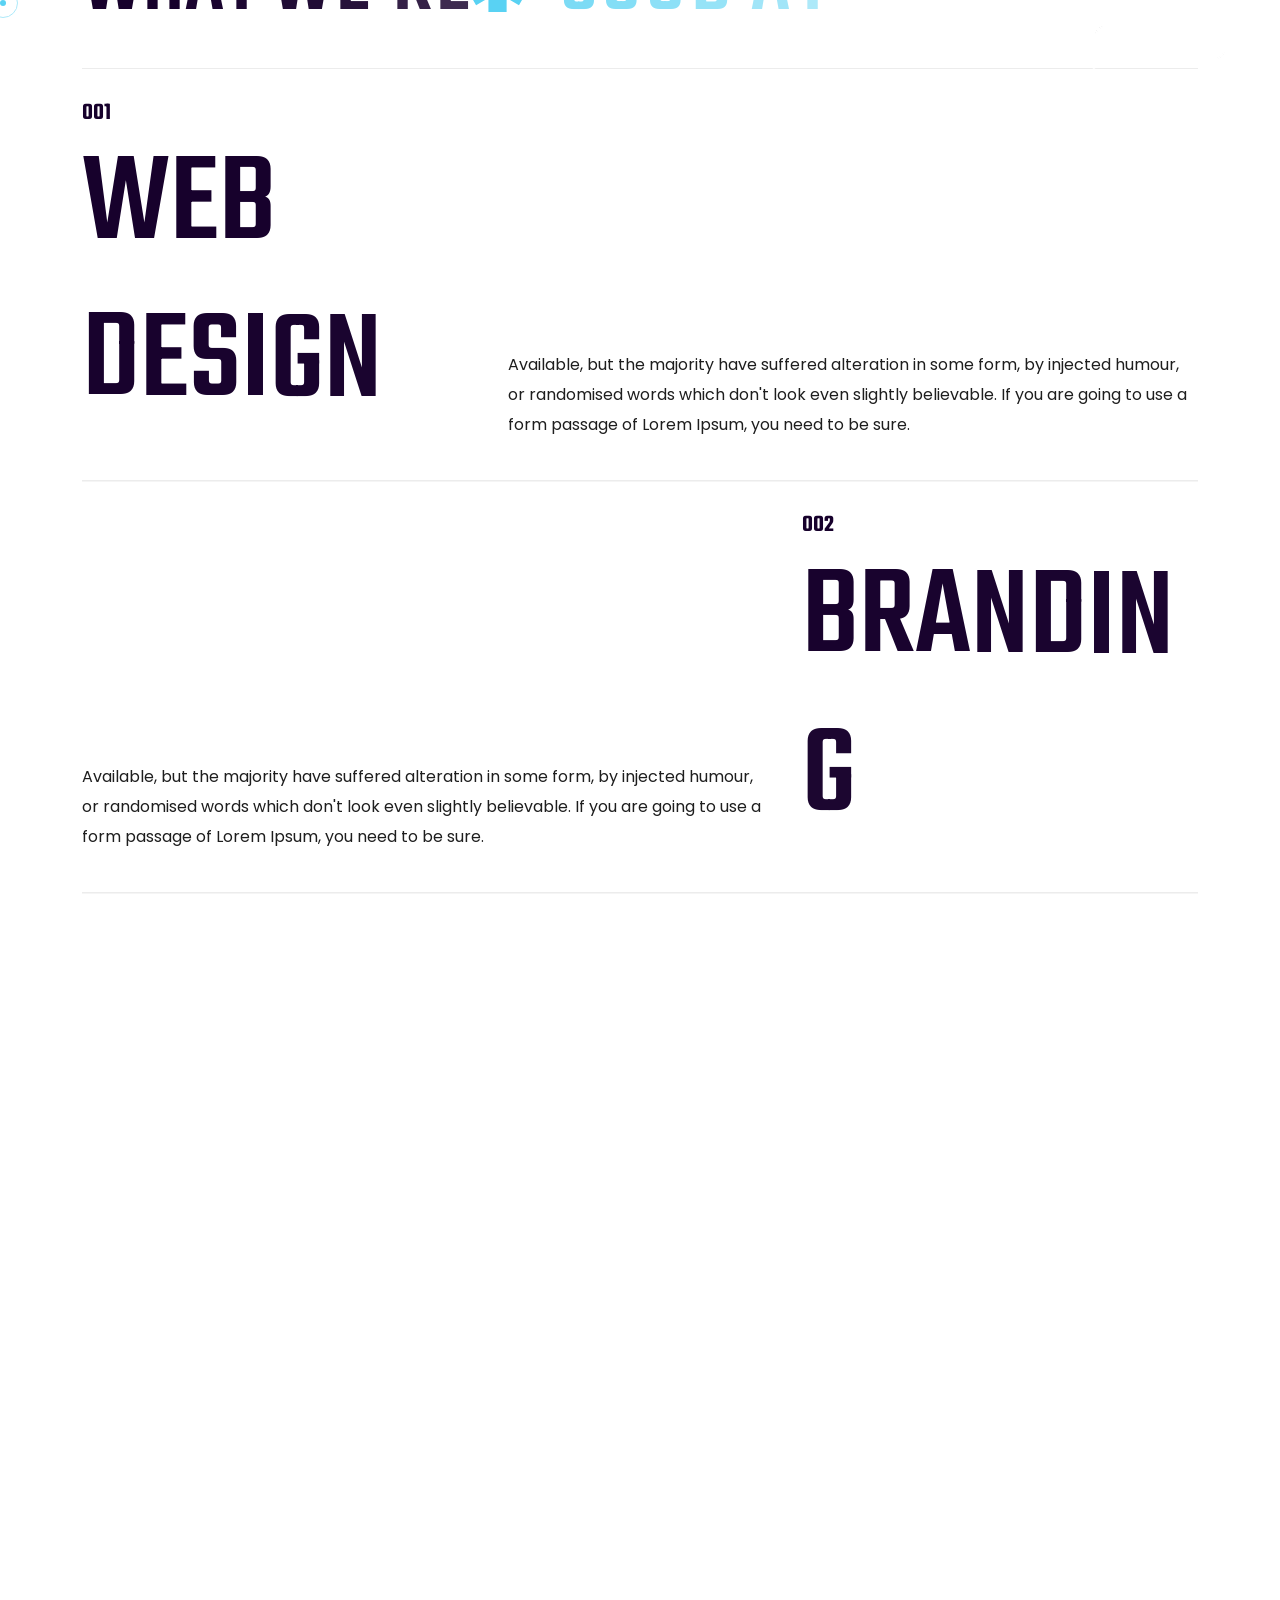
==== index.html @ f0e256ff "first commit" ====
<!DOCTYPE html>
<html lang="en">
    <!--<< Header Area >>-->
    <head>
        <!-- ========== Meta Tags ========== -->
        <meta charset="UTF-8">
        <meta http-equiv="X-UA-Compatible" content="IE=edge">
        <meta name="viewport" content="width=device-width, initial-scale=1">
        <meta name="author" content="Gramentheme">
        <meta name="description" content="Exolax - Creative Agency Html Template">
        <!-- ======== Page title ============ -->
        <title>Exolax - Creative Agency Html Template</title>
        <!--<< Favcion >>-->
        <link rel="shortcut icon" href="assets/img/favicon.svg">
        <!--<< Bootstrap min.css >>-->
        <link rel="stylesheet" href="assets/css/bootstrap.min.css">
        <!--<< All Min Css >>-->
        <link rel="stylesheet" href="assets/css/all.min.css">
        <!--<< Animate.css >>-->
        <link rel="stylesheet" href="assets/css/animate.css">
        <!--<< Icomoon.css >>-->
        <link rel="stylesheet" href="assets/css/icomoon.css">
        <!--<< Magnific Popup.css >>-->
        <link rel="stylesheet" href="assets/css/magnific-popup.css">
        <!--<< MeanMenu.css >>-->
        <link rel="stylesheet" href="assets/css/meanmenu.css">
        <!--<< Swiper Bundle.css >>-->
        <link rel="stylesheet" href="assets/css/swiper-bundle.min.css">
        <!--<< Nice Select.css >>-->
        <link rel="stylesheet" href="assets/css/nice-select.css">
        <!--<< Color.css >>-->
        <link rel="stylesheet" href="assets/css/color.css">
        <!--<< Main.css >>-->
        <link rel="stylesheet" href="assets/css/main.css">
    </head>
    <body >

         <!-- Preloader Start -->
         <div id="preloader" class="preloader">
            <div class="animation-preloader">
                <div class="spinner">                
                </div>
                <div class="txt-loading">
                    <span data-text-preloader="E" class="letters-loading">
                        E
                    </span>
                    <span data-text-preloader="X" class="letters-loading">
                        X
                    </span>
                    <span data-text-preloader="O" class="letters-loading">
                        O
                    </span>
                    <span data-text-preloader="L" class="letters-loading">
                        L
                    </span>
                    <span data-text-preloader="A" class="letters-loading">
                        A
                    </span>
                    <span data-text-preloader="X" class="letters-loading">
                        X
                    </span>
                </div>
                <p class="text-center">Loading</p>
            </div>
            <div class="loader">
                <div class="row">
                    <div class="col-3 loader-section section-left">
                        <div class="bg"></div>
                    </div>
                    <div class="col-3 loader-section section-left">
                        <div class="bg"></div>
                    </div>
                    <div class="col-3 loader-section section-right">
                        <div class="bg"></div>
                    </div>
                    <div class="col-3 loader-section section-right">
                        <div class="bg"></div>
                    </div>
                </div>
            </div>
        </div>

        <!-- Back To Top Start -->
        <button id="back-top" class="back-to-top">
            <i class="fa-regular fa-arrow-up"></i>
        </button>

        <!--<< Mouse Cursor Start >>-->  
        <div class="mouse-cursor cursor-outer"></div>
        <div class="mouse-cursor cursor-inner"></div>

        <!-- Offcanvas Area Start -->
        <div class="fix-area">
            <div class="offcanvas__info">
                <div class="offcanvas__wrapper">
                    <div class="offcanvas__content">
                        <div class="offcanvas__top mb-5 d-flex justify-content-between align-items-center">
                            <div class="offcanvas__logo">
                                <a href="index.html">
                                    <img src="assets/img/logo/black-logo.svg" alt="logo-img">
                                </a>
                            </div>
                            <div class="offcanvas__close">
                                <button>
                                <i class="fas fa-times"></i>
                                </button>
                            </div>
                        </div>
                        <h3 class="offcanvas-title">About Us</h3>
                        <p>
                            The argument in favor of using filler text goes something like this: If you use arey real content in the Consulting Process anytime you reachtent
                        </p>
                        <div class="social-icon d-flex align-items-center">
                            <a href="#"><i class="fab fa-facebook-f"></i></a>
                            <a href="#"><i class="fab fa-twitter"></i></a>
                            <a href="#"><i class="fab fa-youtube"></i></a>
                            <a href="#"><i class="fab fa-linkedin-in"></i></a>
                        </div>
                        <div class="mobile-menu fix mb-3"></div>
                        <div class="offcanvas__contact">
                            <h3>Information</h3>
                            <ul class="contact-list">
                                <li>
                                    <span>
                                        Address:
                                    </span>
                                    7300-7398 Colonial Rd,
                                    Brooklyn, NY 11209
                                </li>
                                <li>
                                    <span>
                                        Call Us:
                                    </span>
                                    <a href="tel:+00012345688">+000 123 456 88</a>
                                </li>
                                <li>
                                    <span>
                                        Email:
                                    </span>
                                    <a href="mailto:info@example.com">info@example.com</a>
                                </li>
                            </ul>
                        </div>
                    </div>
                </div>
            </div>
        </div>
        <div class="offcanvas__overlay"></div>

        <!-- Header Section Start -->
        <header id="header-sticky" class="header-1">
            <div class="container-fluid">
                <div class="mega-menu-wrapper">
                    <div class="header-main">
                        <div class="logo">
                            <a href="index.html" class="header-logo">
                                <img src="assets/img/logo/white-logo.svg" alt="logo-img">
                            </a>
                        </div>
                        <div class="mean__menu-wrapper">
                            <div class="main-menu">
                                <nav id="mobile-menu">
                                    <ul>
                                        <li class="has-dropdown active menu-thumb">
                                                <a href="index.html">
                                                    Home 
                                                </a>
                                              
                                            </li>
                                         
                                        <li>
                                            <a href="about.html">
                                               About Us
                                            </a>
                                        </li>
                                        <li>
                                            <a href="service-details.html">
                                                Services
                                            </a>
                                            <ul class="submenu">
                                                <li><a href="service.html">Service</a></li>
                                                <li><a href="service-details.html">Service Details</a></li>
                                            </ul>
                                        </li>
                                      
                                        <li>
                                            <a href="news-details.html">
                                                Blog
                                            </a>
                                            <ul class="submenu">
                                                <li><a href="news-grid.html">Blog Grid</a></li>
                                                <li><a href="news.html">Blog Standard</a></li>
                                                <li><a href="news-details.html">Blog Details</a></li>
                                            </ul>
                                        </li>
                                        <li>
                                            <a href="contact.html">
                                                Contact
                                            </a>
                                        </li>
                                    </ul>
                                </nav>
                            </div>
                        </div>
                        <div class="header-right d-flex justify-content-end align-items-center">
                            <div class="header-button">
                                <a href="about.html" class="theme-btn border-white">
                                    <span class="icon-1">
                                        <img src="assets/img/icon/10.svg" alt="img">
                                    </span>
                                    get in touch
                                    <span class="icon-2">
                                        <img src="assets/img/icon/11.svg" alt="img">
                                    </span>
                                </a>
                            </div>
                            <div class="header__hamburger d-xl-none my-auto">
                                <div class="sidebar__toggle">
                                    <div class="header-bar">
                                        <span></span>
                                        <span></span>
                                        <span></span>
                                    </div>
                                </div>
                            </div>
                        </div>
                    </div>
                </div>
            </div>
        </header>

        <div id="smooth-wrapper">
            <div id="smooth-content">
                 <!-- Hero Section Start -->
                <section class="hero-section hero-1 bg-cover" style="background-image: url('assets/img/hero/hero-1.jpg');">
                    <div class="container-fluid">
                        <div class="row">
                            <div class="col-xl-7">
                                <div class="hero-content">
                                    <p class="text-1 wow fadeInUp">Hi there! we are</p>
                                    <p class="text-2 wow fadeInUp">exolax agency</p>
                                    <h1 class="wow fadeInUp" data-wow-delay=".3s">
                                        design <br>
                                        for finance <br>
                                        <strong id="typing-text"></strong><span>.</span>
                                    </h1>
                                </div>
                            </div>
                        </div>
                    </div>
                    <div class="icon-text wow">
                        <a href="contact.html" class="icon">
                            <img src="assets/img/icon/01.svg" alt="img">
                        </a>
                        <p>how can we help you?</p>
                    </div>
                    <ul class="hero-list">
                        <li>
                            Website Design
                        </li>
                        <li>
                            Product Design
                        </li>
                        <li>
                            Branding & Strategy
                        </li>
                    </ul>
                    <div class="client-info">
                        <h4>2.5M+ <span>satisfied clients</span></h4>
                        <img src="assets/img/hero/client-img.png" alt="img">
                    </div>
                </section>
                
                <!-- Brand Section Start -->
                <section class="brand-section fix section-padding">
                    <div class="container">
                        <div class="brand-wrapper">
                            <h4>We worked worldwide with <span class="count">200</span><span>+</span> companies </h4>
                            <div class="swiper brand-slider">
                                <div class="swiper-wrapper">
                                    <div class="swiper-slide">
                                        <div class="brand-image">
                                            <img src="assets/img/brand/01.png" alt="img">
                                        </div>
                                    </div>
                                    <div class="swiper-slide">
                                        <div class="brand-image">
                                            <img src="assets/img/brand/02.png" alt="img">
                                        </div>
                                    </div>
                                    <div class="swiper-slide">
                                        <div class="brand-image">
                                            <img src="assets/img/brand/03.png" alt="img">
                                        </div>
                                    </div>
                                    <div class="swiper-slide">
                                        <div class="brand-image">
                                            <img src="assets/img/brand/04.png" alt="img">
                                        </div>
                                    </div>
                                    <div class="swiper-slide">
                                        <div class="brand-image">
                                            <img src="assets/img/brand/05.png" alt="img">
                                        </div>
                                    </div>
                                    <div class="swiper-slide">
                                        <div class="brand-image">
                                            <img src="assets/img/brand/06.png" alt="img">
                                        </div>
                                    </div>
                                </div>
                            </div>
                        </div>
                    </div>
                </section>

                <!-- About Section Start -->
                <section class="about-section fix section-padding bg-cover" style="background-image: url('assets/img/about/about-bg-1.jpg');">
                    <div class="container">
                        <div class="about-wrapper">
                            <div class="section-title-area">
                                <div class="section-title">
                                    <h6>about us</h6>
                                    <h2 class="text-white tp-char-animation">
                                        Creating digital solutions <br> for Brand Growth
                                    </h2>
                                </div>
                                <a href="about.html" class="theme-btn border-white wow fadeInUp" data-wow-delay=".5s">
                                    <span class="icon-1">
                                        <img src="assets/img/icon/10.svg" alt="img">
                                    </span>
                                    know more
                                    <span class="icon-2">
                                        <img src="assets/img/icon/11.svg" alt="img">
                                    </span>
                                </a>
                            </div>
                            <div class="row justify-content-between">
                                <div class="col-lg-4">
                                    <div class="about-content wow fadeInUp" data-wow-delay=".5s">
                                        <ul>
                                            <li class="about-list">
                                                <div class="icon">
                                                    <img src="assets/img/icon/02.svg" alt="img">
                                                </div>
                                                <div class="content">
                                                    <h3>our mission</h3>
                                                    <p>Our mission is to redefine boundaries, captivate audiences, & drive advancement through</p>
                                                </div>
                                            </li>
                                            <li class="about-list">
                                                <div class="icon">
                                                    <img src="assets/img/icon/03.svg" alt="img">
                                                </div>
                                                <div class="content">
                                                    <h3>our vission</h3>
                                                    <p>Our mission is to redefine boundaries, captivate audiences, & drive advancement through</p>
                                                </div>
                                            </li>
                                            <li class="about-list">
                                                <div class="icon">
                                                    <img src="assets/img/icon/04.svg" alt="img">
                                                </div>
                                                <div class="content">
                                                    <h3>our awards</h3>
                                                    <p>Our mission is to redefine boundaries, captivate audiences, & drive advancement through</p>
                                                </div>
                                            </li>
                                        </ul>
                                    </div>
                                </div>
                                <div class="col-lg-7">
                                    <div class="about-image-items">
                                        <div class="row g-4 align-items-center">
                                            <div class="col-lg-6">
                                                <div class="about-items">
                                                    <div class="thumb wow fix img-custom-anim-left">
                                                        <img src="assets/img/about/01.jpg" alt="img">
                                                    </div>
                                                    <p class="wow fadeInUp" data-wow-delay=".3s">
                                                        At the intersection of vision and execution, we bring creative ideas  team transforms concepts into compelling narratives,
                                                    </p>
                                                </div>
                                            </div>
                                            <div class="col-lg-6">
                                                <div class="about-thumb fix wow img-custom-anim-right" data-wow-duration="1.5s" data-wow-delay="0.3s">
                                                    <img src="assets/img/about/02.jpg" alt="img">
                                                </div>
                                            </div>
                                        </div>
                                    </div>
                                </div>
                            </div>
                        </div>
                    </div>
                </section>

                <!-- Service Section Start -->
                <section class="service-section fix section-padding">
                    <div class="container">
                        <div class="section-title-area bor-bottom">
                            <div class="section-title">
                                <h6 class="wow">our services</h6>
                                <h2 class="tp-char-animation">What we're <img src="assets/img/asterisk.svg" alt="img"><span>good at</span></h2> 
                            </div>
                            <a href="service.html" class="theme-btn wow fadeInUp" data-wow-delay=".5s">
                                <span class="icon-1">
                                    <img src="assets/img/icon/10.svg" alt="img">
                                </span>
                                view all services
                                <span class="icon-2">
                                    <img src="assets/img/icon/11.svg" alt="img">
                                </span>
                            </a>
                        </div>
                        <div class="service-wrapper">
                            <ul>
                                <li class="service-list">
                                    <div class="content">
                                        <h4 class="wow fadeInUp">001</h4>
                                        <h3 class="wow tp_reveal_anim"><a href="service-details.html">web design</a></h3>
                                    </div>
                                    <p class="wow img-custom-anim-right" data-wow-duration="1.5s" data-wow-delay="0.4s">
                                        Available, but the majority have suffered alteration in some form, by injected humour, or randomised words which don't look even slightly believable. If you are going to use a form passage of Lorem Ipsum, you need to be sure.
                                    </p>
                                </li>
                                <li class="service-list">
                                    <p class="wow img-custom-anim-left" data-wow-duration="1.5s" data-wow-delay="0.3s">
                                        Available, but the majority have suffered alteration in some form, by injected humour, or randomised words which don't look even slightly believable. If you are going to use a form passage of Lorem Ipsum, you need to be sure.
                                    </p>
                                    <div class="content">
                                        <h4 class="wow fadeInUp">002</h4>
                                        <h3 class="wow tp_reveal_anim" data-wow-duration="1.5s" data-wow-delay="0.4s"><a href="service-details.html">branding</a></h3>
                                    </div>
                                </li>
                                <li class="service-list">
                                    <div class="content">
                                        <h4 class="wow fadeInUp">003</h4>
                                        <h3 class="wow tp_reveal_anim"><a href="service-details.html">marketing</a></h3>
                                    </div>
                                    <p class="wow img-custom-anim-right" data-wow-duration="1.5s" data-wow-delay="0.4s">
                                        Available, but the majority have suffered alteration in some form, by injected humour, or randomised words which don't look even slightly believable. If you are going to use a form passage of Lorem Ipsum, you need to be sure.
                                    </p>
                                </li>
                            </ul>
                        </div>
                    </div>
                </section>

                <!-- Case Study Section Start -->
                <section class="case-study-section fix section-padding bg-cover" style="background-image: url('assets/img/case-study/bg.jpg');">
                    <div class="container">
                        <div class="case-study-wrapper">
                            <div class="section-title-area mb-0 section-padding pt-0">
                                <div class="section-title">
                                    <h6 class="wow fadeInUp">our success case study</h6>
                                    <h2 class="text-white fix tp-char-animation">
                                        design FOR Tomorrow's <br>
                                        success case study
                                    </h2>
                                </div>
                                <p class="max-310 text-white wow fadeInUp" data-wow-delay=".3s">
                                    Our mission is to redefine boundaries, captivate audiences, & drive advancement through
                                </p>
                            </div>
                            <div class="video-image section-padding bg-cover"  style="background-image: url('assets/img/case-study/video-bg.jpg');">
                                <div class="video-button">
                                    <a href="https://www.youtube.com/watch?v=Cn4G2lZ_g2I" class="video-icon video-popup">
                                        <i class="fa-solid fa-play"></i>
                                </a>
                                <div class="text-cirle">
                                        <img src="assets/img/about/text-circle.png" alt="img">
                                </div>
                                </div>
                            </div>
                            <div class="row gx-40 gy-40">
                                <div class="col-xl-6 col-lg-6 col-md-6 wow fadeInUp" data-wow-delay=".3s">
                                    <div class="project-box-items">
                                        <div class="thumb fix">
                                            <img src="assets/img/case-study/01.jpg" alt="img">
                                        </div>
                                        <div class="content">
                                            <h3><a href="project-details.html">Vibrant Vision Agency</a></h3>
                                            <p>WEB DEVELOPMENT</p>
                                        </div>
                                    </div>
                                </div>
                                <div class="col-xl-6 col-lg-6 col-md-6 wow fadeInUp" data-wow-delay=".5s">
                                    <div class="project-box-items">
                                        <div class="thumb">
                                            <img src="assets/img/case-study/02.jpg" alt="img">
                                        </div>
                                        <div class="content">
                                            <h3><a href="project-details.html">Ad Strategy Revolution</a></h3>
                                            <p>WEB DEVELOPMENT</p>
                                        </div>
                                    </div>
                                </div>
                                <div class="col-xl-12 col-lg-6 col-md-6 wow fadeInUp" data-wow-delay=".3s">
                                    <div class="project-box-items">
                                        <div class="thumb">
                                            <img src="assets/img/case-study/03.jpg" alt="img">
                                        </div>
                                        <div class="content">
                                            <h3><a href="project-details.html">Prime Flow Network</a></h3>
                                            <p>WEB DEVELOPMENT</p>
                                        </div>
                                    </div>
                                </div>
                            </div>
                        </div>
                    </div>
                </section>

                <!-- Testimonial Section Start -->
                <section class="testimonial-section fix section-padding bg-cover" style="background-image: url('assets/img/testimonial/bg.jpg');">
                    <div class="container">
                        <div class="testimonial-wrapper">
                            <div class="row g-4 align-items-center">
                                <div class="col-lg-6">
                                    <div class="testimonial-content">
                                        <div class="section-title">
                                            <h6 class="wow fadeInUp">testimonials</h6>
                                            <h2 class="text-white tp-char-animation">
                                                Our clients awesome
                                                Testimonials
                                            </h2>
                                        </div>
                                        <div class="ratting-box wow fadeInUp" data-wow-delay=".5s">
                                            <h3><span class="count">48</span></h3>
                                            <div class="content">
                                                <div class="star">
                                                    <i class="fa-solid fa-star"></i>
                                                    <i class="fa-solid fa-star"></i>
                                                    <i class="fa-solid fa-star"></i>
                                                    <i class="fa-solid fa-star"></i>
                                                    <i class="fa-solid fa-star"></i>
                                                </div>
                                                <p>1200+ Clients Rating.</p>
                                            </div>
                                        </div>
                                    </div>
                                </div>
                                <div class="col-lg-6">
                                    <div class="swiper testimonial-slider">
                                        <div class="swiper-wrapper">
                                            <div class="swiper-slide">
                                                <div class="testimonial-box-items">
                                                    <div class="client-info">
                                                        <img src="assets/img/testimonial/client.png" alt="img">
                                                        <div class="client-content">
                                                            <h5>Daniel Smith</h5>
                                                            <p>Senior engineer</p>
                                                        </div>
                                                    </div>
                                                    <div class="testi-content">
                                                        <div class="icon">
                                                            <svg xmlns="http://www.w3.org/2000/svg" width="27" height="20" viewBox="0 0 27 20" fill="none">
                                                                <g clip-path="url(#clip0_205_1662)">
                                                                <path d="M26.666 -0.222168V19.7778L16.666 9.77783V-0.222168H26.666Z" fill="#59D2F3"/>
                                                                <path d="M10 -0.222168V19.7778L0 9.77783V-0.222168H10Z" fill="#59D2F3"/>
                                                                </g>
                                                                <defs>
                                                                <clipPath id="clip0_205_166211">
                                                                    <rect width="26.6667" height="20" fill="white" transform="matrix(-1 0 0 1 26.666 0)"/>
                                                                </clipPath>
                                                                </defs>
                                                            </svg>
                                                        </div>
                                                        <span>
                                                            This digital agency completely transformed our online presence. Their expertise, creativity, and attention to detail exceeded all our expectations. We highly recommend their outstanding services!
                                                        </span>
                                                    </div>
                                                </div>
                                            </div>
                                            <div class="swiper-slide">
                                                <div class="testimonial-box-items">
                                                    <div class="client-info">
                                                        <img src="assets/img/testimonial/client.png" alt="img">
                                                        <div class="client-content">
                                                            <h5>Daniel Smith</h5>
                                                            <p>Senior engineer</p>
                                                        </div>
                                                    </div>
                                                    <div class="testi-content">
                                                        <div class="icon">
                                                            <svg xmlns="http://www.w3.org/2000/svg" width="27" height="20" viewBox="0 0 27 20" fill="none">
                                                                <g clip-path="url(#clip0_205_1662)">
                                                                <path d="M26.666 -0.222168V19.7778L16.666 9.77783V-0.222168H26.666Z" fill="#59D2F3"/>
                                                                <path d="M10 -0.222168V19.7778L0 9.77783V-0.222168H10Z" fill="#59D2F3"/>
                                                                </g>
                                                                <defs>
                                                                <clipPath id="clip0_205_166222">
                                                                    <rect width="26.6667" height="20" fill="white" transform="matrix(-1 0 0 1 26.666 0)"/>
                                                                </clipPath>
                                                                </defs>
                                                            </svg>
                                                        </div>
                                                        <span>
                                                            This digital agency completely transformed our online presence. Their expertise, creativity, and attention to detail exceeded all our expectations. We highly recommend their outstanding services!
                                                        </span>
                                                    </div>
                                                </div>
                                            </div>
                                            <div class="swiper-slide">
                                                <div class="testimonial-box-items">
                                                    <div class="client-info">
                                                        <img src="assets/img/testimonial/client.png" alt="img">
                                                        <div class="client-content">
                                                            <h5>Daniel Smith</h5>
                                                            <p>Senior engineer</p>
                                                        </div>
                                                    </div>
                                                    <div class="testi-content">
                                                        <div class="icon">
                                                            <svg xmlns="http://www.w3.org/2000/svg" width="27" height="20" viewBox="0 0 27 20" fill="none">
                                                                <g clip-path="url(#clip0_205_1662)">
                                                                <path d="M26.666 -0.222168V19.7778L16.666 9.77783V-0.222168H26.666Z" fill="#59D2F3"/>
                                                                <path d="M10 -0.222168V19.7778L0 9.77783V-0.222168H10Z" fill="#59D2F3"/>
                                                                </g>
                                                                <defs>
                                                                <clipPath id="clip0_205_166233">
                                                                    <rect width="26.6667" height="20" fill="white" transform="matrix(-1 0 0 1 26.666 0)"/>
                                                                </clipPath>
                                                                </defs>
                                                            </svg>
                                                        </div>
                                                        <span>
                                                            This digital agency completely transformed our online presence. Their expertise, creativity, and attention to detail exceeded all our expectations. We highly recommend their outstanding services!
                                                        </span>
                                                    </div>
                                                </div>
                                            </div>
                                            <div class="swiper-slide">
                                                <div class="testimonial-box-items">
                                                    <div class="client-info">
                                                        <img src="assets/img/testimonial/client.png" alt="img">
                                                        <div class="client-content">
                                                            <h5>Daniel Smith</h5>
                                                            <p>Senior engineer</p>
                                                        </div>
                                                    </div>
                                                    <div class="testi-content">
                                                        <div class="icon">
                                                            <svg xmlns="http://www.w3.org/2000/svg" width="27" height="20" viewBox="0 0 27 20" fill="none">
                                                                <g clip-path="url(#clip0_205_1662)">
                                                                <path d="M26.666 -0.222168V19.7778L16.666 9.77783V-0.222168H26.666Z" fill="#59D2F3"/>
                                                                <path d="M10 -0.222168V19.7778L0 9.77783V-0.222168H10Z" fill="#59D2F3"/>
                                                                </g>
                                                                <defs>
                                                                <clipPath id="clip0_205_166244">
                                                                    <rect width="26.6667" height="20" fill="white" transform="matrix(-1 0 0 1 26.666 0)"/>
                                                                </clipPath>
                                                                </defs>
                                                            </svg>
                                                        </div>
                                                        <span>
                                                            This digital agency completely transformed our online presence. Their expertise, creativity, and attention to detail exceeded all our expectations. We highly recommend their outstanding services!
                                                        </span>
                                                    </div>
                                                </div>
                                            </div>
                                        </div>
                                        <div class="swiper-dot">
                                            <div class="dot"></div>
                                        </div>
                                    </div>
                                </div>
                            </div>
                        </div>
                        <div class="awards-area section-padding pb-0 wow fadeInUp" data-wow-delay=".3s">
                            <h3>Awards</h3>
                            <ul class="awars-list">
                                <li>
                                    <span class="title-text">
                                        Red Dot Award
                                    </span>
                                    <span class="year-text">
                                    2020
                                    </span>
                                    <span class="text">
                                        NY. America
                                    </span>
                                </li>
                                <li>
                                    <span class="title-text">
                                        UX Design Award
                                    </span>
                                    <span class="year-text">
                                    2022
                                    </span>
                                    <span class="text">
                                        NY. America
                                    </span>
                                </li>
                                <li>
                                    <span class="title-text">
                                        Design For Asia
                                    </span>
                                    <span class="year-text">
                                    2023
                                    </span>
                                    <span class="text">
                                        NY. America
                                    </span>
                                </li>
                                <li>
                                    <span class="title-text">
                                        Creativepool Design Award
                                    </span>
                                    <span class="year-text">
                                    2025
                                    </span>
                                    <span class="text">
                                        NY. America
                                    </span>
                                </li>
                            </ul>
                        </div>
                    </div>
                </section>

                <!-- Team Section Start -->
                <section class="team-sectopn fix section-padding">
                    <div class="container">
                        <div class="section-title text-center">
                            <h6 class="wow fadeInUp">our team</h6>
                            <h2 class="tp-char-animation">Our Special Team</h2> 
                        </div>
                        <div class="row">
                            <div class="col-xl-3 col-lg-4 col-md-6 wow fadeInUp" data-wow-delay=".2s">
                                <div class="team-card-items">
                                    <div class="thumb">
                                        <img src="assets/img/team/01.jpg" alt="img">
                                    </div>
                                    <div class="content">
                                        <h3><a href="team-details.html">Shikhon Islam</a></h3>
                                        <p>Web Developer</p>
                                    </div>
                                </div>
                            </div>
                            <div class="col-xl-3 col-lg-4 col-md-6 wow fadeInUp" data-wow-delay=".4s">
                                <div class="team-card-items">
                                    <div class="thumb">
                                        <img src="assets/img/team/02.jpg" alt="img">
                                    </div>
                                    <div class="content">
                                        <h3><a href="team-details.html">Thomas tatum</a></h3>
                                        <p>Marketing Leader</p>
                                    </div>
                                </div>
                            </div>
                            <div class="col-xl-3 col-lg-4 col-md-6 wow fadeInUp" data-wow-delay=".6s">
                                <div class="team-card-items">
                                    <div class="thumb">
                                        <img src="assets/img/team/03.jpg" alt="img">
                                    </div>
                                    <div class="content">
                                        <h3><a href="team-details.html">Hazel Gerber</a></h3>
                                        <p>UX - UI Designer</p>
                                    </div>
                                </div>
                            </div>
                            <div class="col-xl-3 col-lg-4 col-md-6 wow fadeInUp" data-wow-delay=".8s">
                                <div class="team-card-items">
                                    <div class="thumb">
                                        <img src="assets/img/team/04.jpg" alt="img">
                                    </div>
                                    <div class="content">
                                        <h3><a href="team-details.html">Landon Legend</a></h3>
                                        <p>Digital Product</p>
                                    </div>
                                </div>
                            </div>
                        </div>
                    </div>
                </section>

                <!-- News Section Start -->
                <section class="news-section fix section-padding section-bg">
                    <div class="container">
                        <div class="section-title-area">
                            <div class="section-title">
                                <h6 class="wow fadeInUp">our special news</h6>
                                <h2 class="tp-char-animation">digital news & blog</h2>
                            </div>
                            <a href="news.html" class="theme-btn wow fadeInUp" data-wow-delay=".5s">
                                <span class="icon-1">
                                    <img src="assets/img/icon/10.svg" alt="img">
                                </span>
                                view all blogs
                                <span class="icon-2">
                                    <img src="assets/img/icon/11.svg" alt="img">
                                </span>
                            </a>
                        </div>
                        <div class="row">
                            <div class="col-xl-4 col-lg-6 col-md-6 wow fadeInUp" data-wow-delay=".3s">
                                <div class="news-box-items">
                                    <div class="thumb">
                                        <img  src="assets/img/news/01.jpg" alt="img">
                                    </div>
                                    <div class="content">
                                        <ul class="cat-list">
                                            <li>
                                                <a href="news-details.html">BRANDING</a>
                                            </li>
                                            <li>
                                                <span>05 September 2025</span>
                                            </li>
                                        </ul>
                                        <h4><a href="news-details.html">How digital agencies drive business success and growth</a></h4>
                                    </div>
                                </div>
                            </div>
                            <div class="col-xl-4 col-lg-6 col-md-6 wow fadeInUp" data-wow-delay=".5s">
                                <div class="news-box-items">
                                    <div class="thumb">
                                        <img src="assets/img/news/02.jpg" alt="img">
                                    </div>
                                    <div class="content">
                                        <ul class="cat-list">
                                            <li>
                                                <a href="news-details.html">DEVELOPMENT</a>
                                            </li>
                                            <li>
                                                <span>05 September 2025</span>
                                            </li>
                                        </ul>
                                        <h4><a href="news-details.html">Choosing the right digital agency for business growth</a></h4>
                                    </div>
                                </div>
                            </div>
                            <div class="col-xl-4 col-lg-6 col-md-6 wow fadeInUp" data-wow-delay=".7s">
                                <div class="news-box-items">
                                    <div class="thumb">
                                        <img src="assets/img/news/03.jpg" alt="img">
                                    </div>
                                    <div class="content">
                                        <ul class="cat-list">
                                            <li>
                                                <a href="news-details.html">MARKETING</a>
                                            </li>
                                            <li>
                                                <span>05 September 2025</span>
                                            </li>
                                        </ul>
                                        <h4><a href="news-details.html">How digital agencies drive business success and growth</a></h4>
                                    </div>
                                </div>
                            </div>
                        </div>
                    </div>
                </section>

                <!-- Cta Section Start -->
                <section class="cta-section fix section-padding section-bg margin-top-10 pt-0">
                    <div class="container">
                        <div class="cta-wrapper bg-cover" style="background-image: url('assets/img/cta/cta-bg.jpg');">
                            <h2 class="wow fadeInUp" data-wow-delay=".3s">Have an idea in your mind?Let’s make something great together</h2>
                            <a href="contact.html" class="theme-btn border-white wow fadeInUp" data-wow-delay=".5s">
                                <span class="icon-1">
                                    <img src="assets/img/icon/10.svg" alt="img">
                                </span>
                                get in touch
                                <span class="icon-2">
                                    <img src="assets/img/icon/11.svg" alt="img">
                                </span>
                            </a>
                        </div>
                    </div>
                </section>

                <!-- Footer Section Start -->
                <footer class="footer-section">
                    <div class="container custom-container">
                        <div class="footer-wrapper">
                            <div class="footer-wrapper-items">
                                <div class="footer-social-contact wow fadeInUp" data-wow-delay=".3s">
                                    <ul class="contact-list">
                                        <li>
                                            <a href="mailto:info@example.com">info@example.com</a>
                                        </li>
                                        <li>
                                            <a href="tel:+19876543210">+1 987 654 3210</a>
                                        </li>
                                    </ul>
                                    <div class="social-icon d-flex align-items-center">
                                        <a href="#"><i class="fab fa-facebook-f"></i></a>
                                        <a href="#"><i class="fab fa-twitter"></i></a>
                                        <a href="#"><i class="fab fa-vimeo-v"></i></a>
                                        <a href="#"><i class="fab fa-pinterest-p"></i></a>
                                    </div>
                                </div>
                                <div class="footer-author wow fadeInUp" data-wow-delay=".5s">
                                    <span>Designer by</span>
                                    <h4><a href="index.html">gramentheme.com</a></h4>
                                </div>
                                <p class="wow fadeInUp" data-wow-delay=".7s">
                                    ©2025 <br>
                                    exolax design <br>
                                    all rights reserved
                                </p>
                            </div>
                            <a href="index.html" class="exolax-text">
                                <img src="assets/img/exolax-black.svg" alt="img" class="wow img-custom-anim-bottom">
                            </a>
                        </div>
                    </div>
                </footer>
            </div>
        </div>

       
        
        <!--<< All JS Plugins >>-->
        <script src="assets/js/jquery-3.7.1.min.js"></script>
        <!--<< Viewport Js >>-->
        <script src="assets/js/viewport.jquery.js"></script>
        <!--<< Bootstrap Js >>-->
        <script src="assets/js/bootstrap.bundle.min.js"></script>
        <!-- Parallax Js -->
        <script src="assets/js/parallax.js"></script>
        <!--<< Gsap Js >>-->
        <script src="assets/js/gsap.js"></script>
        <!--<< Gsap Scroll Plugin Js >>-->
        <script src="assets/js/gsap-scroll-to-plugin.js"></script>
        <!--<< Gsap Scroll Snoother Js >>-->
        <script src="assets/js/gsap-scroll-smoother.js"></script>
        <!--<< Gsap Scroll Trigger Js >>-->
        <script src="assets/js/gsap-scroll-trigger.js"></script>
        <!--<< Gsap Scroll Split Text Js >>-->
        <script src="assets/js/gsap-split-text.js"></script>
        <!--<< Choma Min Js >>-->
        <script src="assets/js/chroma.min.js"></script>
        <!--<< Nice Select Js >>-->
        <script src="assets/js/jquery.nice-select.min.js"></script>
        <!--<< Waypoints Js >>-->
        <script src="assets/js/jquery.waypoints.js"></script>
        <!--<< Counterup Js >>-->
        <script src="assets/js/jquery.counterup.min.js"></script>
        <!--<< Swiper Slider Js >>-->
        <script src="assets/js/swiper-bundle.min.js"></script>
        <!--<< MeanMenu Js >>-->
        <script src="assets/js/jquery.meanmenu.min.js"></script>
        <!--<< Magnific Popup Js >>-->
        <script src="assets/js/jquery.magnific-popup.min.js"></script>
        <!--<< GSAP Animation Js >>-->
        <script src="assets/js/animation.js"></script>
        <!--<< Wow Animation Js >>-->
        <script src="assets/js/wow.min.js"></script>
        <!--<< Wow Animation Js >>-->
        <script src="assets/js/customer-gsap-animation.js"></script>
        <!--<< Main.js >>-->
        <script src="assets/js/main.js"></script>
    </body>
</html>
---- assets/css/main.css ----
/*
Theme Name: Exolax
Author: Gramentheme
Author URI: https://themeforest.net/user/Gramentheme
Description: Exolax - Creative Agency Html Template
Version: 1.0.0
*/
/*CSS Table Of Content Ends Here*/
@import url("https://fonts.googleapis.com/css2?family=Teko:wght@300..700&display=swap");
@import url("https://fonts.googleapis.com/css2?family=Poppins:ital,wght@0,100;0,200;0,300;0,400;0,500;0,600;0,700;0,800;0,900;1,100;1,200;1,300;1,400;1,500;1,600;1,700;1,800;1,900&display=swap");
:root {
  --body: #fff;
  --black: #000;
  --white: #fff;
  --theme: #59D2F3;
  --theme2: #5AE70E;
  --theme3: #A80EE6;
  --header: #17012C;
  --header2: #1E1E1E;
  --text: #1E1E1E;
  --text2: #888888;
  --border: #E2E2E2;
  --border2: #434343;
  --border3: rgba(0, 0, 0, 0.20);
  --bg: #F5F5F5;
  --bg2: #F3F3F3;
  --testi-bg: #222;
  --box-shadow: 0px 4px 25px 0px rgba(0, 0, 0, 0.06);
}

.theme-btn {
  display: inline-block;
  vertical-align: middle;
  -webkit-appearance: none;
  border: none;
  outline: none !important;
  background-color: transparent;
  color: var(--header);
  font-size: 18px;
  font-weight: 500;
  padding: 18px 35px;
  transition: 0.5s ease-in-out;
  text-transform: uppercase;
  position: relative;
  z-index: 2;
  overflow: hidden;
  text-align: center;
  border-radius: 100px;
  line-height: 1;
  font-family: "Teko", sans-serif;
  border: 1px solid var(--header);
  min-width: 160px;
}
.theme-btn::after {
  content: "";
  background-color: var(--theme);
  position: absolute;
  top: 0;
  width: 100%;
  left: 0;
  right: 0;
  bottom: 0;
  clip-path: circle(0% at 50% 50%);
  transition: all cubic-bezier(0, 0.96, 0.58, 1.1) 0.8s;
  z-index: -1;
}
.theme-btn i {
  margin-left: 10px;
}
.theme-btn .icon-1 {
  position: absolute;
  top: 4px;
  left: 14px;
  transition: all 0.4s ease-in-out;
}
.theme-btn .icon-2 {
  position: absolute;
  bottom: 8px;
  right: 14px;
  transition: all 0.4s ease-in-out;
}
.theme-btn:hover {
  background-color: var(--theme);
  color: var(--header);
  border: 1px solid var(--theme);
}
.theme-btn:hover::after {
  clip-path: circle(100% at 50% 50%);
  transition: all cubic-bezier(0, 0.96, 0.58, 1.1) 4s;
}
.theme-btn.border-white {
  border: 1px solid var(--white);
  color: var(--white);
}
.theme-btn.border-white:hover {
  color: var(--header);
  border: 1px solid var(--theme) !important;
}
.theme-btn.border-white:hover .icon-1, .theme-btn.border-white:hover .icon-2 {
  filter: brightness(0);
}
.theme-btn.border-white .icon-1, .theme-btn.border-white .icon-2 {
  filter: grayscale(100%) brightness(300%);
  transition: all 0.4s ease-in-out;
}
.theme-btn.border-white .icon-1 img, .theme-btn.border-white .icon-2 img {
  filter: grayscale(100%) brightness(300%);
  transition: all 0.4s ease-in-out;
}
.theme-btn.border-white-2 {
  border: 1px solid var(--white);
  color: var(--white);
}
.theme-btn.border-white-2::after {
  content: "";
  background-color: var(--theme2);
}
.theme-btn.border-white-2:hover {
  color: var(--header);
  border: 1px solid var(--theme2) !important;
}
.theme-btn.border-white-2:hover .icon-1, .theme-btn.border-white-2:hover .icon-2 {
  filter: brightness(0);
}
.theme-btn.border-white-2 .icon-1, .theme-btn.border-white-2 .icon-2 {
  filter: grayscale(100%) brightness(300%);
  transition: all 0.4s ease-in-out;
}
.theme-btn.border-white-2 .icon-1 img, .theme-btn.border-white-2 .icon-2 img {
  filter: grayscale(100%) brightness(300%);
  transition: all 0.4s ease-in-out;
}
.theme-btn.theme-color-2::after {
  background-color: var(--theme2);
}
.theme-btn.theme-color-2:hover {
  background-color: var(--theme2);
}
@media (max-width: 767px) {
  .theme-btn {
    padding: 20px 32px;
  }
}
@media (max-width: 575px) {
  .theme-btn {
    padding: 18px 30px;
    font-size: 14px;
  }
}

.link-btn {
  color: var(--header);
  font-size: 14px;
  font-weight: 500;
  text-transform: uppercase;
  display: inline-block;
}
.link-btn i {
  margin-left: 10px;
}
.link-btn:hover {
  color: var(--theme);
}

/* --------------------------------------------
    Template Default Fonts & Fonts Styles
 ---------------------------------------------- */
body {
  font-family: "Poppins", sans-serif;
  font-size: 16px;
  font-weight: 400;
  line-height: 30px;
  color: var(--text);
  background-color: var(--white);
  padding: 0;
  margin: 0;
  overflow-x: hidden;
}

ul {
  padding: 0;
  margin: 0;
  list-style: none;
}

button {
  border: none;
  background-color: transparent;
  padding: 0;
}

input:focus {
  color: var(--text);
  outline: none;
}

input {
  color: var(--text);
}

h1,
h2,
h3,
h4,
h5,
h6 {
  font-family: "Teko", sans-serif;
  margin: 0px;
  padding: 0;
  color: var(--header);
  text-transform: uppercase;
  transition: all 0.4s ease-in-out;
}

h1 {
  font-size: 200px;
  font-weight: 600;
  line-height: 80%;
}

h2 {
  font-size: 90px;
  line-height: 89%;
  font-weight: 500;
}
@media (max-width: 1199px) {
  h2 {
    font-size: 70px;
    line-height: 100%;
  }
}
@media (max-width: 767px) {
  h2 {
    font-size: 65px;
    line-height: 100%;
  }
}
@media (max-width: 575px) {
  h2 {
    font-size: 60px;
  }
}

h3 {
  font-size: 40px;
  font-weight: 400;
}
@media (max-width: 575px) {
  h3 {
    font-size: 34px;
  }
}

h4 {
  font-size: 24px;
  font-weight: 600;
}

h5 {
  font-size: 20px;
  font-weight: 800;
}

h6 {
  font-size: 16px;
  font-weight: 600;
  line-height: 145%;
}

a {
  text-decoration: none;
  outline: none !important;
  cursor: pointer;
  color: var(--header);
  transition: all 0.4s ease-in-out;
}

p {
  margin: 0px;
  transition: all 0.4s ease-in-out;
}

span {
  margin: 0px;
  transition: all 0.4s ease-in-out;
}

.about-section {
  border-radius: 60px;
  margin: 0 30px;
}
@media (max-width: 1399px) {
  .about-section {
    border-radius: 0;
    margin: 0;
  }
}

.about-wrapper .about-content {
  margin-top: 30px;
}
.about-wrapper .about-content ul .about-list {
  display: flex;
  gap: 20px;
}
.about-wrapper .about-content ul .about-list:not(:last-child) {
  margin-bottom: 40px;
}
.about-wrapper .about-content ul .about-list .icon {
  color: var(--white);
  font-size: 48px;
}
.about-wrapper .about-content ul .about-list .content {
  max-width: 310px;
}
.about-wrapper .about-content ul .about-list .content h3 {
  font-size: 30px;
  color: var(--white);
}
.about-wrapper .about-content ul .about-list .content p {
  font-weight: 600;
  color: #888888;
  text-transform: capitalize;
}
.about-wrapper .about-image-items {
  margin-top: 30px;
}
.about-wrapper .about-image-items .about-items .thumb {
  margin-bottom: 40px;
}
@media (max-width: 575px) {
  .about-wrapper .about-image-items .about-items .thumb {
    margin-bottom: 24px;
  }
}
.about-wrapper .about-image-items .about-items .thumb img {
  width: 100%;
  height: 100%;
  border-radius: 20px;
}
.about-wrapper .about-image-items .about-items p {
  color: var(--white);
}
.about-wrapper .about-image-items .about-thumb img {
  width: 100%;
  height: 100%;
  border-radius: 20px;
}

.about-wrapper-2 .about-content h6 {
  font-size: 20px;
  font-weight: 400;
  text-transform: uppercase;
  color: var(--theme2);
  line-height: 1;
  font-family: "Teko", sans-serif;
  display: inline-block;
  margin-bottom: 20px;
}
.about-wrapper-2 .about-content .about-list {
  margin-top: 35px;
  margin-bottom: 40px;
}
.about-wrapper-2 .about-content .about-list li {
  font-size: 18px;
  color: var(--black);
}
.about-wrapper-2 .about-content .about-list li:not(:last-child) {
  margin-bottom: 10px;
}
.about-wrapper-2 .about-content .about-list li i {
  margin-right: 10px;
  color: var(--theme2);
}
.about-wrapper-2 .about-content-2 .counter-items {
  margin-top: 50px;
  display: flex;
  align-items: center;
  gap: 32px;
}
@media (max-width: 767px) {
  .about-wrapper-2 .about-content-2 .counter-items {
    margin-top: 30px;
  }
}
@media (max-width: 1199px) {
  .about-wrapper-2 .about-content-2 .counter-items {
    flex-wrap: wrap;
    gap: 25px;
  }
}
.about-wrapper-2 .about-content-2 .counter-items .content h2 {
  font-size: 60px;
  color: var(--theme2);
  font-weight: 400;
}
.about-wrapper-2 .about-content-2 .counter-items .content p {
  font-size: 18px;
  color: var(--text2);
}
.about-wrapper-2 .about-video {
  height: 700px;
  line-height: 700px;
  margin-top: 60px;
  border-radius: 20px;
  position: relative;
  overflow: hidden;
  text-align: center;
}
.about-wrapper-2 .about-video .video-icon {
  width: 120px;
  height: 120px;
  line-height: 120px;
  background-color: var(--white);
  color: var(--header);
  display: inline-block;
  text-align: center;
  border-radius: 50%;
  font-size: 24px;
}
.about-wrapper-2.style-theme-color .about-content h6 {
  color: var(--theme);
}
.about-wrapper-2.style-theme-color .about-content .about-list li i {
  color: var(--theme);
}
.about-wrapper-2.style-theme-color .about-content-2 .counter-items .content h2 {
  color: var(--theme);
}

.mission-wrapper .mission-image-items {
  margin-top: 30px;
  border: 6px solid var(--white);
  padding: 30px 35px;
  border-radius: 20px;
}
.mission-wrapper .mission-image-items .mission-image {
  height: 768px;
  overflow: hidden;
  border-radius: 20px;
}
@media (max-width: 1199px) {
  .mission-wrapper .mission-image-items .mission-image {
    height: 750px;
  }
}
@media (max-width: 767px) {
  .mission-wrapper .mission-image-items .mission-image {
    height: 550px;
    padding: 30px;
  }
}
@media (max-width: 575px) {
  .mission-wrapper .mission-image-items .mission-image {
    height: 450px;
    padding: 20px;
  }
}
.mission-wrapper .mission-image-items .mission-image img {
  width: 100%;
  height: 100%;
  border-radius: 20px;
  object-fit: cover;
}
.mission-wrapper .mission-content {
  padding: 40px 30px 0;
  background-color: var(--white);
  border-radius: 20px;
  margin-top: 30px;
}
.mission-wrapper .mission-content .header-title {
  padding-bottom: 10px;
}
.mission-wrapper .mission-content .header-title h5 {
  font-weight: 400;
  margin-bottom: 10px;
}
.mission-wrapper .mission-content .header-title h3 {
  font-size: 50px;
  font-weight: 400;
}
.mission-wrapper .mission-content .list-items li {
  padding: 22px 0;
  border-top: 1px solid var(--border);
}
.mission-wrapper .mission-content .list-items li .content h4 {
  font-size: 30px;
  font-weight: 500;
  -webkit-text-stroke-width: 1px;
  -webkit-text-stroke-color: var(--theme2);
  -webkit-text-fill-color: transparent;
}
.mission-wrapper .mission-content .list-items li .content h3 {
  font-size: 30px;
  font-weight: 500;
}
.mission-wrapper .mission-content .list-items li .content p {
  color: var(--text2);
  margin-top: 5px;
}

.tags-container > canvas {
  position: relative;
}

.tags-container {
  width: 100%;
  height: 400px;
  margin-top: 0vw;
  overflow: hidden;
  background: var(--theme2);
  transform: scale(1.001);
}

.about-wrapper-3 {
  border-bottom: 1px solid var(--border3);
  padding-bottom: 120px;
}
@media (max-width: 1199px) {
  .about-wrapper-3 {
    padding-bottom: 100px;
  }
}
@media (max-width: 991px) {
  .about-wrapper-3 {
    padding-bottom: 80px;
  }
}
.about-wrapper-3.dark-border-style {
  border-bottom: 1px solid rgba(255, 255, 255, 0.2);
}
.about-wrapper-3 .about-image-items {
  margin-left: -106.3%;
  position: relative;
  z-index: 9;
}
@media (max-width: 1899px) {
  .about-wrapper-3 .about-image-items {
    margin-left: -80%;
  }
}
@media (max-width: 1600px) {
  .about-wrapper-3 .about-image-items {
    margin-left: -50%;
  }
}
@media (max-width: 1399px) {
  .about-wrapper-3 .about-image-items {
    margin-left: 0;
  }
}
.about-wrapper-3 .about-image-items .about-image {
  position: relative;
}
.about-wrapper-3 .about-image-items .about-image img {
  width: 100%;
  height: 100%;
  border-radius: 40px;
}
.about-wrapper-3 .about-image-items .about-image .video-button {
  position: absolute;
  bottom: 20px;
  left: 20px;
  z-index: 9;
  width: 175px;
  height: 175px;
  line-height: 175px;
  text-align: center;
  border-radius: 50%;
  border: 1px solid var(--white);
}
.about-wrapper-3 .about-image-items .about-image .video-button .video-icon {
  width: 84px;
  height: 84px;
  line-height: 84px;
  background-color: var(--white);
  color: var(--header);
  border-radius: 50%;
  display: inline-block;
  position: relative;
  z-index: 9;
}
.about-wrapper-3 .about-image-items .about-image .video-button .text-cirle {
  animation: cir36 10s linear infinite;
  position: absolute;
  top: -3px;
  left: 13px;
}
.about-wrapper-3 .about-image-items .about-image .video-button .text-cirle img {
  width: initial;
  height: initial;
}
.about-wrapper-3 .about-content {
  margin-left: 20px;
  position: relative;
  z-index: 9;
}
@media (max-width: 1399px) {
  .about-wrapper-3 .about-content {
    margin-left: 0;
  }
}
.about-wrapper-3 .about-content h2 {
  color: var(--black);
  line-height: 1;
}
.about-wrapper-3 .about-content p {
  margin-top: 5px;
}
.about-wrapper-3 .about-content .list-items-area {
  display: flex;
  align-items: end;
  justify-content: space-between;
}
@media (max-width: 1199px) {
  .about-wrapper-3 .about-content .list-items-area {
    flex-wrap: wrap;
    gap: 30px;
  }
}
.about-wrapper-3 .about-content .list-items-area .list-items {
  margin-top: 30px;
}
.about-wrapper-3 .about-content .list-items-area .list-items li {
  font-size: 18px;
  font-weight: 500;
  color: var(--black);
}
.about-wrapper-3 .about-content .list-items-area .list-items li i {
  margin-right: 10px;
}
.about-wrapper-3 .about-content .list-items-area .list-items li:not(:last-child) {
  margin-bottom: 10px;
}
.about-wrapper-3 .about-content .list-items-area .arrow-icon {
  display: inline-block;
  width: 104px;
  height: 104px;
  line-height: 104px;
  text-align: center;
  border: 1px solid var(--border3);
  border-radius: 50%;
}
.about-wrapper-3 .about-content .list-items-area .arrow-icon img {
  filter: brightness(0);
  transition: all 0.4s ease-in-out;
  transform: rotate(-45deg);
}
.about-wrapper-3 .about-content .list-items-area .arrow-icon:hover {
  background-color: var(--theme3);
}
.about-wrapper-3 .about-content .list-items-area .arrow-icon:hover img {
  filter: initial;
  transform: rotate(0);
}
.about-wrapper-3 .about-content.dark-text-white p {
  color: var(--text2);
}
.about-wrapper-3 .about-content.dark-text-white .list-items-area .list-items li {
  color: var(--white);
}
.about-wrapper-3 .about-content.dark-text-white .list-items-area .arrow-icon {
  border: 1px solid var(--white);
}
.about-wrapper-3 .about-content.dark-text-white .list-items-area .arrow-icon img {
  filter: initial;
}
.about-wrapper-3 .about-content.dark-text-white .list-items-area .arrow-icon:hover {
  border: 1px solid var(--theme3);
}

.about-section-3 {
  position: relative;
}
.about-section-3 .right-overlay-shape {
  position: absolute;
  top: -60%;
  right: 0;
}

.about-wrapper-4 .about-thumb {
  margin-left: 20px;
  position: relative;
}
@media (max-width: 1199px) {
  .about-wrapper-4 .about-thumb {
    margin-left: 0;
  }
}
.about-wrapper-4 .about-thumb .thumb-shape1 {
  width: 335px;
  height: 481px;
  border-radius: 100px;
  background-color: var(--header2);
  position: absolute;
  left: 0;
  z-index: 1;
}
@media (max-width: 1199px) {
  .about-wrapper-4 .about-thumb .thumb-shape1 {
    display: none;
  }
}
@media (max-width: 767px) {
  .about-wrapper-4 .about-thumb .thumb-shape1 {
    left: 0;
    top: -60px;
  }
}
.about-wrapper-4 .about-thumb .thumb-shape2 {
  width: 335px;
  height: 481px;
  border-radius: 100px;
  background: #F1F1F1;
  position: absolute;
  left: 100px;
  z-index: 2;
}
@media (max-width: 1399px) {
  .about-wrapper-4 .about-thumb .thumb-shape2 {
    left: 50px;
  }
}
@media (max-width: 1199px) {
  .about-wrapper-4 .about-thumb .thumb-shape2 {
    display: none;
  }
}
@media (max-width: 767px) {
  .about-wrapper-4 .about-thumb .thumb-shape2 {
    left: 0;
    top: -30px;
  }
}
.about-wrapper-4 .about-thumb .thumb {
  position: relative;
  display: inline-block;
  margin-left: 200px;
  z-index: 5;
}
@media (max-width: 1399px) {
  .about-wrapper-4 .about-thumb .thumb {
    margin-left: 150px;
  }
}
@media (max-width: 1199px) {
  .about-wrapper-4 .about-thumb .thumb {
    margin-left: 0;
    display: block;
  }
}
@media (max-width: 991px) {
  .about-wrapper-4 .about-thumb .thumb {
    height: 600px;
  }
}
@media (max-width: 575px) {
  .about-wrapper-4 .about-thumb .thumb {
    height: 500px;
  }
}
.about-wrapper-4 .about-thumb .thumb img {
  border-radius: 100px;
}
@media (max-width: 1199px) {
  .about-wrapper-4 .about-thumb .thumb img {
    width: 100%;
    height: 100%;
    object-fit: cover;
  }
}
.about-wrapper-4 .about-content {
  margin-left: 60px;
}
@media (max-width: 991px) {
  .about-wrapper-4 .about-content {
    margin-left: 0;
  }
}
.about-wrapper-4 .about-content h2 {
  font-size: 90px;
  color: var(--header2);
}
@media (max-width: 1199px) {
  .about-wrapper-4 .about-content h2 {
    font-size: 80px;
  }
}
@media (max-width: 767px) {
  .about-wrapper-4 .about-content h2 {
    font-size: 70px;
  }
}
@media (max-width: 575px) {
  .about-wrapper-4 .about-content h2 {
    font-size: 50px;
  }
}
.about-wrapper-4 .about-content h3 {
  font-size: 50px;
  font-weight: 500;
  color: var(--header2);
  text-transform: lowercase;
  margin-top: 30px;
}
@media (max-width: 575px) {
  .about-wrapper-4 .about-content h3 {
    font-size: 40px;
    margin-top: 20px;
  }
}
.about-wrapper-4 .about-content .about-btn {
  padding-top: 40px;
}
.about-wrapper-4 .about-content .about-btn ul {
  display: flex;
  flex-wrap: wrap;
  gap: 10px;
}
.about-wrapper-4 .about-content .about-btn ul li a {
  padding: 9px 20px;
  color: var(--header2);
  text-align: center;
  font-family: "Teko", sans-serif;
  font-size: 30px;
  font-style: normal;
  font-weight: 500;
  line-height: normal;
  text-transform: uppercase;
  display: inline-block;
  border-radius: 100px;
  border: 1px solid #1E1E1E;
}
@media (max-width: 1899px) {
  .about-wrapper-4 .about-content .about-btn ul li a {
    font-size: 20px;
  }
}
.about-wrapper-4 .about-content .about-btn ul li a:hover {
  background-color: var(--header2);
  color: var(--white);
}

@-webkit-keyframes rippleOne {
  70% {
    -webkit-box-shadow: 0 0 0 40px rgba(244, 68, 56, 0);
    box-shadow: 0 0 0 40px rgba(244, 68, 56, 0);
  }
  100% {
    -webkit-box-shadow: 0 0 0 0 rgba(244, 68, 56, 0);
    box-shadow: 0 0 0 0 rgba(244, 68, 56, 0);
  }
}
@keyframes rippleOne {
  70% {
    -webkit-box-shadow: 0 0 0 40px rgba(244, 68, 56, 0);
    box-shadow: 0 0 0 40px rgba(244, 68, 56, 0);
  }
  100% {
    -webkit-box-shadow: 0 0 0 0 rgba(244, 68, 56, 0);
    box-shadow: 0 0 0 0 rgba(244, 68, 56, 0);
  }
}
@keyframes cir36 {
  100% {
    transform: rotate(360deg);
  }
}
@keyframes rounded {
  50% {
    transform: rotate(15deg);
  }
}
@keyframes up-down {
  0% {
    transform: translateY(10px);
  }
  100% {
    transform: translateY(-10px);
  }
}
@-webkit-keyframes spinner {
  to {
    -webkit-transform: rotateZ(360deg);
    transform: rotateZ(360deg);
  }
}
@keyframes spinner {
  to {
    -webkit-transform: rotateZ(360deg);
    transform: rotateZ(360deg);
  }
}
@-webkit-keyframes letters-loading {
  0%, 75%, 100% {
    opacity: 0;
    transform: rotateY(-90deg);
  }
  25%, 50% {
    opacity: 1;
    transform: rotateY(0deg);
  }
}
@keyframes letters-loading {
  0%, 75%, 100% {
    opacity: 0;
    transform: rotateY(-90deg);
  }
  25%, 50% {
    opacity: 1;
    transform: rotateY(0deg);
  }
}
@keyframes loaderspin {
  0% {
    transform: translate(-50%, -50%) rotate(0deg);
  }
  100% {
    transform: translate(-50%, -50%) rotate(360deg);
  }
}
@keyframes tpswing {
  0% {
    -webkit-transform: rotate(20deg);
    -ms-transform: rotate(20deg);
    transform: rotate(20deg);
  }
  100% {
    -webkit-transform: rotate(0deg);
    -ms-transform: rotate(0deg);
    transform: rotate(0deg);
  }
}
@keyframes width {
  0% {
    width: 0%;
  }
  100% {
    width: 100%;
  }
}
@-webkit-keyframes width {
  0% {
    width: 0%;
  }
  100% {
    width: 100%;
  }
}
@-webkit-keyframes loaderspin {
  0% {
    transform: translate(-50%, -50%) rotate(0deg);
  }
  100% {
    transform: translate(-50%, -50%) rotate(360deg);
  }
}
@keyframes loaderpulse {
  0% {
    transform: scale(1);
  }
  100% {
    transform: scale(1.2);
  }
}
@keyframes rounded {
  50% {
    transform: rotate(20deg);
  }
}
@keyframes cir36 {
  100% {
    transform: rotate(360deg);
  }
}
.float-bob-y {
  -webkit-animation-name: float-bob-y;
  animation-name: float-bob-y;
  -webkit-animation-duration: 3s;
  animation-duration: 3s;
  -webkit-animation-iteration-count: infinite;
  animation-iteration-count: infinite;
  -webkit-animation-timing-function: linear;
  animation-timing-function: linear;
}

@-webkit-keyframes float-bob-y {
  0% {
    -webkit-transform: translateY(-30px);
    transform: translateY(-30px);
  }
  50% {
    -webkit-transform: translateY(-10px);
    transform: translateY(-10px);
  }
  100% {
    -webkit-transform: translateY(-30px);
    transform: translateY(-30px);
  }
}
@keyframes float-bob-y {
  0% {
    -webkit-transform: translateY(-30px);
    transform: translateY(-30px);
  }
  50% {
    -webkit-transform: translateY(-10px);
    transform: translateY(-10px);
  }
  100% {
    -webkit-transform: translateY(-30px);
    transform: translateY(-30px);
  }
}
.float-bob-x {
  -webkit-animation-name: float-bob-x;
  animation-name: float-bob-x;
  -webkit-animation-duration: 3s;
  animation-duration: 3s;
  -webkit-animation-iteration-count: infinite;
  animation-iteration-count: infinite;
  -webkit-animation-timing-function: linear;
  animation-timing-function: linear;
}

@-webkit-keyframes float-bob-x {
  0% {
    -webkit-transform: translateX(0px);
    transform: translateX(30px);
  }
  50% {
    -webkit-transform: translateX(10px);
    transform: translateX(10px);
  }
  100% {
    -webkit-transform: translateX(30px);
    transform: translateX(30px);
  }
}
@keyframes float-bob-x {
  0% {
    -webkit-transform: translateX(30px);
    transform: translateX(30px);
  }
  50% {
    -webkit-transform: translateX(10px);
    transform: translateX(10px);
  }
  100% {
    -webkit-transform: translateX(30px);
    transform: translateX(30px);
  }
}
@keyframes bounce-x {
  0% {
    -webkit-transform: translateX(0);
    transform: translateX(0);
  }
  50% {
    -webkit-transform: translateX(30px);
    transform: translateX(30px);
  }
  100% {
    -webkit-transform: translateX(0);
    transform: translateX(0);
  }
}
.bounce-x {
  -webkit-animation: bounce-x 7s infinite linear;
  animation: bounce-x 7s infinite linear;
}

@keyframes criss-cross-left {
  0% {
    left: -20px;
  }
  50% {
    left: 50%;
    width: 20px;
    height: 20px;
  }
  100% {
    left: 50%;
    width: 375px;
    height: 375px;
  }
}
@keyframes criss-cross-right {
  0% {
    right: -20px;
  }
  50% {
    right: 50%;
    width: 20px;
    height: 20px;
  }
  100% {
    right: 50%;
    width: 375px;
    height: 375px;
  }
}
@keyframes rotated2 {
  0% {
    transform: rotate(0);
  }
  100% {
    transform: rotate(-360deg);
  }
}
@keyframes wave {
  0% {
    transform: translateX(0);
  }
  50% {
    transform: translateX(-25%);
  }
  100% {
    transform: translateX(-50%);
  }
}
/*img-animation**********************/
.img-custom-anim-left {
  animation: img-anim-left 1.3s forwards cubic-bezier(0.645, 0.045, 0.355, 1) 0.4s;
  opacity: 0;
}

@keyframes img-anim-left {
  0% {
    transform: translateX(-5%);
    clip-path: inset(0 100% 0 0);
    opacity: 0;
  }
  100% {
    transform: translateX(0);
    clip-path: inset(0 0 0 0);
    opacity: 1;
  }
}
.img-custom-anim-right {
  animation: img-anim-right 1.3s forwards cubic-bezier(0.645, 0.045, 0.355, 1) 0.4s;
  opacity: 0;
}

@keyframes img-anim-right {
  0% {
    transform: translateX(5%);
    clip-path: inset(0 0 0 100%);
    opacity: 0;
  }
  100% {
    transform: translateX(0);
    clip-path: inset(0 0 0 0);
    opacity: 1;
  }
}
.img-custom-anim-left {
  animation: img-anim-left 1.3s forwards cubic-bezier(0.645, 0.045, 0.355, 1) 0.4s;
  opacity: 0;
}

@keyframes img-anim-left {
  0% {
    transform: translateX(-5%);
    clip-path: inset(0 100% 0 0);
    opacity: 0;
  }
  100% {
    transform: translateX(0);
    clip-path: inset(0 0 0 0);
    opacity: 1;
  }
}
.img-custom-anim-top {
  animation: img-anim-top 1.3s forwards cubic-bezier(0.645, 0.045, 0.355, 1);
  opacity: 0;
}

@keyframes img-anim-top {
  0% {
    transform: translateY(-5%);
    clip-path: inset(0 0 100% 0);
    opacity: 0;
  }
  100% {
    transform: translateY(0);
    clip-path: inset(0 0 0 0);
    opacity: 1;
  }
}
.img-custom-anim-bottom {
  animation: img-anim-bottom 1.3s forwards cubic-bezier(0.645, 0.045, 0.355, 1);
  opacity: 0;
}

@keyframes img-anim-bottom {
  0% {
    transform: translateY(5%);
    clip-path: inset(100% 0 0 0);
    opacity: 0;
  }
  100% {
    transform: translateY(0);
    clip-path: inset(0 0 0 0);
    opacity: 1;
  }
}
@keyframes moving {
  0% {
    transform: translatey(0px);
  }
  20% {
    transform: translateX(-50px);
  }
  50% {
    transform: translatey(-40px);
  }
  100% {
    transform: translatey(0px);
  }
}
@keyframes translateX2 {
  0% {
    -webkit-transform: translateX(-30px);
    -moz-transform: translateX(-30px);
    -ms-transform: translateX(-30px);
    -o-transform: translateX(-30px);
    transform: translateX(-30px);
  }
  100% {
    -webkit-transform: translatXY(20px);
    -moz-transform: translateX(20px);
    -ms-transform: translateX(20px);
    -o-transform: translateX(20px);
    transform: translateX(20px);
  }
}
@keyframes translateY2 {
  0% {
    -webkit-transform: translateY(-30px);
    -moz-transform: translateY(-30px);
    -ms-transform: translateY(-30px);
    -o-transform: translateY(-30px);
    transform: translateY(-30px);
  }
  100% {
    -webkit-transform: translateY(20px);
    -moz-transform: translateY(20px);
    -ms-transform: translateY(20px);
    -o-transform: translateY(20px);
    transform: translateY(20px);
  }
}
.tp-reveal-line {
  overflow: hidden;
}

.brand-wrapper h4 {
  text-align: center;
  margin-bottom: 60px;
}
.brand-wrapper h4 span {
  color: var(--theme);
}
.brand-wrapper .brand-image {
  text-align: center;
  transition: all 0.4s ease-in-out;
}
.brand-wrapper .brand-image:hover {
  filter: brightness(0);
}
.brand-wrapper.style-2 {
  background-color: var(--bg2);
  padding: 60px 0;
}
.brand-wrapper.style-2 h4 span {
  color: var(--theme2);
}

.brand-wrapper-2 .brand-text {
  font-size: 20px;
  font-weight: 500;
  color: var(--black);
  text-align: center;
  text-transform: capitalize;
  margin-bottom: 50px;
  padding-top: 60px;
}
.brand-wrapper-2 .gt-brand-img {
  border: 1px solid var(--border3);
  min-width: 329px;
  min-height: 135px;
  line-height: 125px;
  display: inline-block;
  text-align: center;
  border-radius: 100px;
}
.brand-wrapper-2.dark-border-style .gt-brand-img {
  border: 1px solid rgba(255, 255, 255, 0.2);
  filter: brightness(5);
}

.gt-slide-transtion {
  -webkit-transition-timing-function: linear;
  transition-timing-function: linear;
}

.gt-brand-slide-element {
  width: auto;
  display: inline-block;
}

.brand-wrapper-4 {
  padding: 100px 0;
  border-top: 1px solid rgba(0, 0, 0, 0.2);
  border-bottom: 1px solid rgba(0, 0, 0, 0.2);
}
@media (max-width: 991px) {
  .brand-wrapper-4 {
    padding: 70px 0;
  }
}
.brand-wrapper-4 .brand-text-4 {
  font-size: 200px;
  font-weight: 600;
  text-transform: uppercase;
  color: var(--header2);
  font-family: "Teko", sans-serif;
  line-height: 1;
}
@media (max-width: 767px) {
  .brand-wrapper-4 .brand-text-4 {
    font-size: 140px;
  }
}
@media (max-width: 575px) {
  .brand-wrapper-4 .brand-text-4 {
    font-size: 100px;
  }
}
.brand-wrapper-4 .swiper-wrapper {
  display: flex;
  align-items: center;
}
.brand-wrapper-4.style-2 {
  padding: 0;
  border: none;
}
.brand-wrapper-4.text-white-style .brand-text-4 {
  color: var(--white);
}

.contact-info-box {
  border-radius: 20px;
  background: #F8F8F8;
  padding: 30px;
  text-align: center;
}
.contact-info-box .icon {
  width: 70px;
  height: 70px;
  line-height: 70px;
  border-radius: 50%;
  background-color: #1E1E1E;
  color: var(--white);
  text-align: center;
  margin: 0 auto;
  transition: all 0.4s ease-in-out;
}
.contact-info-box .icon img {
  transition: all 0.4s ease-in-out;
}
.contact-info-box .content {
  margin-top: 20px;
}
.contact-info-box .content h3 {
  font-size: 24px;
  font-weight: 500;
}
.contact-info-box .content p {
  opacity: 0.7;
  color: var(--text);
}
.contact-info-box .content p a {
  opacity: 0.7;
  color: var(--text);
}
.contact-info-box:hover .icon {
  background-color: var(--theme);
}
.contact-info-box:hover .icon img {
  filter: brightness(0);
}

.contact-wrapper .map-items .googpemap iframe {
  width: 100%;
  border-radius: 20px;
  height: 745px;
}
@media (max-width: 767px) {
  .contact-wrapper .map-items .googpemap iframe {
    height: 550px;
  }
}
@media (max-width: 575px) {
  .contact-wrapper .map-items .googpemap iframe {
    height: 450px;
  }
}
.contact-wrapper .contact-content {
  margin-left: 30px;
  border-radius: 20px;
  background: #F8F8F8;
  padding: 50px 30px;
}
@media (max-width: 1199px) {
  .contact-wrapper .contact-content {
    margin-left: 0;
  }
}
.contact-wrapper .contact-content h3 {
  font-size: 40px;
  font-weight: 500;
  margin-bottom: 30px;
}
.contact-wrapper .contact-content .form-clt span {
  color: var(--header);
  font-weight: 600;
  text-transform: capitalize;
  margin-bottom: 10px;
  display: inline-block;
}
.contact-wrapper .contact-content .form-clt input, .contact-wrapper .contact-content .form-clt textarea {
  border: none;
  color: rgba(30, 30, 30, 0.4);
  padding: 18px 20px;
  border-radius: 10px;
  width: 100%;
  outline: none;
  background-color: var(--white);
}
.contact-wrapper .contact-content .form-clt input::placeholder, .contact-wrapper .contact-content .form-clt textarea::placeholder {
  color: rgba(30, 30, 30, 0.4);
}
.contact-wrapper .contact-content .form-clt textarea {
  padding-bottom: 100px;
}

.cta-wrapper {
  border-radius: 25px;
  padding: 60px;
  text-align: center;
}
@media (max-width: 767px) {
  .cta-wrapper {
    padding: 50px 40px;
  }
}
@media (max-width: 575px) {
  .cta-wrapper {
    padding: 40px 30px;
  }
}
.cta-wrapper h2 {
  line-height: 111%;
  color: var(--white);
  margin-bottom: 40px;
}
@media (max-width: 991px) {
  .cta-wrapper h2 {
    font-size: 60px;
  }
}
@media (max-width: 575px) {
  .cta-wrapper h2 {
    font-size: 40px;
    margin-bottom: 30px;
  }
}

.cta-section {
  position: relative;
  z-index: 9;
}
.cta-section::before {
  position: absolute;
  top: 0;
  left: 0;
  right: 0;
  bottom: 0;
  width: 100%;
  height: 100%;
  content: "";
  background-color: var(--white);
  z-index: -1;
  top: 40%;
}
.cta-section.dark-bg-style {
  background-color: #222222;
}
.cta-section.dark-bg-style::before {
  background-color: var(--black);
}
.cta-section.black-bg {
  background-color: transparent;
}

.cta-text {
  padding: 40px 0;
  border-bottom: 1px solid var(--border3);
  border-top: 1px solid var(--border3);
  position: relative;
  z-index: 9;
}
.cta-text .text {
  text-align: center;
  font-family: "Teko", sans-serif;
  font-size: 50px;
  font-style: normal;
  font-weight: 500;
  line-height: 60px;
  text-transform: uppercase;
  background: linear-gradient(91deg, #000 3.35%, #5AE70E 53.73%, #000 100.24%);
  background-clip: text;
  -webkit-background-clip: text;
  -webkit-text-fill-color: transparent;
}
@media (max-width: 767px) {
  .cta-text .text {
    font-size: 45px;
    line-height: 45px;
  }
}
@media (max-width: 575px) {
  .cta-text .text {
    font-size: 36px;
  }
}
.cta-text .text .textThumb {
  display: inline-block;
  border-radius: 22px;
}
.cta-text.style-2 .text {
  background: linear-gradient(91deg, #172D88 3.35%, #AA0EE7 53.73%, #172D88 100.24%);
  background-clip: text;
  -webkit-background-clip: text;
  -webkit-text-fill-color: transparent;
}
.cta-text.dark-white-style {
  border-top: 1px solid rgba(255, 255, 255, 0.2);
  border-bottom: 1px solid rgba(255, 255, 255, 0.2);
}
.cta-text.dark-white-style .text {
  background: linear-gradient(91deg, #FFF 3.35%, #5AE70E 53.73%, #FFF 100.24%);
  background-clip: text;
  -webkit-background-clip: text;
  -webkit-text-fill-color: transparent;
}
.cta-text.dark-white-style-2 {
  border-top: 1px solid rgba(255, 255, 255, 0.2);
  border-bottom: 1px solid rgba(255, 255, 255, 0.2);
}

.cta-text-area .sub-text {
  font-size: 16px;
  font-weight: 600;
  text-transform: uppercase;
  background: linear-gradient(90deg, #59C5F3 0%, #FF1AF0 100%);
  background-clip: text;
  -webkit-background-clip: text;
  -webkit-text-fill-color: transparent;
  padding-bottom: 20px;
  text-align: center;
}

.cta-counter-5 {
  background-color: var(--header2);
}

.cta-counter-wrapper-5 .cta-content .text-white {
  max-width: 620px;
}
.cta-counter-wrapper-5 .cta-content .counter-box-items {
  margin-top: 50px;
  display: flex;
  align-items: center;
  gap: 100px;
}
@media (max-width: 1199px) {
  .cta-counter-wrapper-5 .cta-content .counter-box-items {
    flex-wrap: wrap;
    gap: 30px;
  }
}
.cta-counter-wrapper-5 .cta-content .counter-box-items .counter-box h2 {
  font-size: 48px;
  font-weight: 700;
  -webkit-text-stroke-width: 1px;
  -webkit-text-stroke-color: var(--white);
  -webkit-text-fill-color: transparent;
  opacity: 0.5;
}
.cta-counter-wrapper-5 .cta-content .counter-box-items .counter-box p {
  color: var(--white);
  margin-top: 10px;
}
.cta-counter-wrapper-5 .cta-content .theme-btn {
  border-radius: 0;
  border: 1px solid var(--white);
  color: var(--white);
  font-size: 18px;
  margin-top: 50px;
}
.cta-counter-wrapper-5 .cta-content .theme-btn .icon-1, .cta-counter-wrapper-5 .cta-content .theme-btn .icon-2 {
  filter: grayscale(100%) brightness(300%);
  transition: all 0.4s ease-in-out;
}
.cta-counter-wrapper-5 .cta-content .theme-btn .icon-1 img, .cta-counter-wrapper-5 .cta-content .theme-btn .icon-2 img {
  filter: grayscale(100%) brightness(300%);
  transition: all 0.4s ease-in-out;
}
.cta-counter-wrapper-5 .cta-content .theme-btn:hover {
  color: var(--header2);
  border: 1px solid var(--theme) !important;
}
.cta-counter-wrapper-5 .cta-content .theme-btn:hover .icon-1, .cta-counter-wrapper-5 .cta-content .theme-btn:hover .icon-2 {
  filter: brightness(0);
}
.cta-counter-wrapper-5 .cta-image-items .cta-video {
  position: relative;
}
.cta-counter-wrapper-5 .cta-image-items .cta-video img {
  width: 100%;
  height: 100%;
  border-radius: 200px;
}
.cta-counter-wrapper-5 .cta-image-items .cta-video .video-icon {
  position: absolute;
  top: 50%;
  left: 50%;
  transform: translate(-50%, -50%);
  width: 74px;
  height: 74px;
  line-height: 74px;
  background-color: var(--white);
  color: var(--header2);
  font-size: 20px;
  text-align: center;
  border-radius: 50%;
}
.cta-counter-wrapper-5 .cta-image-items .cta-image {
  text-align: center;
  margin-top: 50px;
  position: relative;
}
.cta-counter-wrapper-5 .cta-image-items .cta-image .star-shape {
  position: absolute;
  bottom: 0;
  left: 0;
}
.cta-counter-wrapper-5 .cta-image-items .cta-image .star-shape-2 {
  position: absolute;
  top: 0;
  right: 0;
}
.cta-counter-wrapper-5 .cta-image-items .cta-image img {
  width: 100%;
  height: 100%;
}

.faq-wrapper .faq-image img {
  width: 100%;
  height: 100%;
  border-radius: 20px;
}
.faq-wrapper .faq-content {
  margin-left: 70px;
}
.faq-wrapper .faq-content h2 {
  color: var(--black);
  margin-bottom: 50px;
}
.faq-wrapper .faq-content .accordion-item {
  border: 0;
  background-color: var(--white);
  margin-bottom: 30px;
  border-radius: 10px;
  overflow: hidden;
}
.faq-wrapper .faq-content .accordion-item .accordion-header .accordion-button {
  font-weight: 500;
  color: var(--header);
  letter-spacing: -0.2px;
  border: 0;
  border-radius: 0;
  box-shadow: none;
  background: #F8F8F8;
  padding: 25px 30px 0;
  text-transform: capitalize;
  font-size: 24px;
  border: 1px solid var(--border);
  border: 1px solid transparent;
  font-family: "Teko", sans-serif;
}
@media (max-width: 575px) {
  .faq-wrapper .faq-content .accordion-item .accordion-header .accordion-button {
    font-size: 18px;
  }
}
.faq-wrapper .faq-content .accordion-item .accordion-header .accordion-button::after {
  content: "+";
  font-family: "Font Awesome 6 Pro";
  background: transparent;
  font-weight: 500;
  transition: all 0.3s ease-in-out !important;
  color: var(--header);
}
.faq-wrapper .faq-content .accordion-item .accordion-header .accordion-button:not(.collapsed)::after {
  content: "\f068";
  font-family: "Font Awesome 6 Pro";
  background: transparent;
  font-weight: 500;
  color: var(--header);
  transform: rotate(0);
}
.faq-wrapper .faq-content .accordion-item .accordion-header .accordion-button.collapsed {
  background: #F8F8F8;
  padding: 25px 30px;
  color: var(--header);
}
.faq-wrapper .faq-content .accordion-item .accordion-collapse .accordion-body {
  padding-right: 20px;
  padding-left: 30px;
  padding-top: 15px;
  color: var(--text);
  background: #F8F8F8;
}
@media (max-width: 1399px) {
  .faq-wrapper .faq-content .accordion-item .accordion-collapse .accordion-body {
    padding-right: 50px;
  }
}
@media (max-width: 991px) {
  .faq-wrapper .faq-content .accordion-item .accordion-collapse .accordion-body {
    padding-right: 30px;
  }
}

.counter-wrapper-3 {
  padding-top: 115px;
}
@media (max-width: 1199px) {
  .counter-wrapper-3 {
    padding-top: 85px;
  }
}
@media (max-width: 991px) {
  .counter-wrapper-3 {
    padding-top: 65px;
  }
}
.counter-wrapper-3 .counter-box-items {
  border-radius: 15px;
  border: 1px solid #434343;
  background: #222;
  padding: 60px;
}
.counter-wrapper-3 .counter-box-items h2 {
  color: var(--white);
}
.counter-wrapper-3 .counter-box-items p {
  font-size: 18px;
  font-weight: 500;
  color: var(--white);
  text-transform: uppercase;
}

.choose-us-section {
  position: relative;
}
.choose-us-section .choose-us-image {
  position: absolute;
  top: 0;
  right: 0;
}
@media (max-width: 1199px) {
  .choose-us-section .choose-us-image {
    max-width: 500px;
    height: 400px;
  }
}
@media (max-width: 991px) {
  .choose-us-section .choose-us-image {
    display: none;
  }
}
.choose-us-section .choose-us-image img {
  border-radius: 0px 0px 40px 40px;
  border-bottom: 10px solid var(--white);
  border-left: 10px solid var(--white);
}
@media (max-width: 1199px) {
  .choose-us-section .choose-us-image img {
    width: 100%;
    height: 100%;
    object-fit: cover;
  }
}

.experiences-wrapper .experiences-box-item {
  margin-top: 30px;
  border-radius: 12px;
  border: 1px solid rgba(0, 0, 0, 0.2);
  padding: 30px;
}
.experiences-wrapper .experiences-box-item h3 {
  font-size: 24px;
  font-weight: 600;
  color: var(--header2);
  padding-bottom: 20px;
  border-bottom: 1px solid rgba(0, 0, 0, 0.2);
}
.experiences-wrapper .experiences-box-item .counter-box {
  margin-top: 25px;
  display: flex;
  align-items: center;
  justify-content: space-between;
}
.experiences-wrapper .experiences-box-item .counter-box h2 {
  font-size: 60px;
  color: var(--header2);
  font-weight: 400;
}
.experiences-wrapper .skill-list {
  margin-top: 30px;
  margin-left: 30px;
}
.experiences-wrapper .skill-list li {
  padding: 35px 0;
  font-size: 16px;
  font-weight: 500;
  color: var(--header2);
  display: flex;
  align-items: center;
  justify-content: space-between;
  border-bottom: 1px solid rgba(0, 0, 0, 0.2);
}
.experiences-wrapper .skill-list li:first-child {
  border-top: 1px solid rgba(0, 0, 0, 0.2);
}
.experiences-wrapper .skill-list li .content h2 {
  font-size: 36px;
  color: var(--header2);
  font-weight: 600;
  margin-bottom: 5px;
}
.experiences-wrapper .skill-list li .content span {
  font-size: 16px;
  font-weight: 500;
  color: var(--header2);
}

.award-wrapper-5 {
  margin-bottom: 40px;
}
@media (max-width: 1399px) {
  .award-wrapper-5 {
    margin-bottom: 0;
  }
}
.award-wrapper-5 .award-items {
  margin-top: 30px;
}
.award-wrapper-5 .award-items ul li {
  border-bottom: 1px solid rgba(30, 30, 30, 0.2);
  padding: 30px 0;
  display: flex;
  align-items: center;
  justify-content: space-between;
}
@media (max-width: 991px) {
  .award-wrapper-5 .award-items ul li {
    flex-wrap: wrap;
    gap: 20px;
  }
}
.award-wrapper-5 .award-items ul li:first-child {
  border-top: 1px solid rgba(30, 30, 30, 0.2);
}
.award-wrapper-5 .award-items ul li .title-left {
  display: flex;
  align-items: center;
  gap: 20px;
}
.award-wrapper-5 .award-items ul li .title-left .circle-box {
  border-radius: 70px;
  border: 0.5px solid rgba(30, 30, 30, 0.7);
  border-radius: 70px;
  width: 47px;
  height: 47px;
  line-height: 47px;
  text-align: center;
  display: inline-block;
  font-size: 24px;
  font-weight: 400;
  font-family: "Teko", sans-serif;
  color: var(--header2);
}
.award-wrapper-5 .award-items ul li .title-left h3 {
  font-size: 24px;
  font-weight: 500;
  color: var(--header2);
}
.award-wrapper-5 .award-items ul li h2 {
  font-size: 36px;
  font-weight: 500;
  color: var(--header2);
  text-align: right;
}
.award-wrapper-5 .award-image {
  margin-top: 30px;
  margin-right: 40px;
  position: relative;
}
@media (max-width: 1199px) {
  .award-wrapper-5 .award-image {
    margin-right: 0;
  }
}
.award-wrapper-5 .award-image img {
  width: 100%;
  height: 100%;
}
.award-wrapper-5 .award-image .award-image-2 {
  position: absolute;
  bottom: -40px;
  right: -40px;
  transform: rotate(21.668deg);
}
@media (max-width: 1199px) {
  .award-wrapper-5 .award-image .award-image-2 {
    bottom: 0;
    right: 0;
    transform: rotate(0);
  }
}

.footer-wrapper .footer-wrapper-items {
  display: flex;
  justify-content: space-between;
  margin-top: -5px;
  margin-bottom: 60px;
}
@media (max-width: 767px) {
  .footer-wrapper .footer-wrapper-items {
    flex-wrap: wrap;
    gap: 20px;
  }
}
.footer-wrapper .footer-wrapper-items .footer-social-contact .contact-list li {
  font-size: 20px;
  font-weight: 500;
  text-transform: uppercase;
  font-family: "Teko", sans-serif;
  text-decoration: underline;
  color: var(--black);
}
.footer-wrapper .footer-wrapper-items .footer-social-contact .contact-list li:not(:last-child) {
  margin-bottom: 5px;
}
@media (max-width: 1199px) {
  .footer-wrapper .footer-wrapper-items .footer-social-contact .contact-list li br {
    display: block;
  }
}
.footer-wrapper .footer-wrapper-items .footer-social-contact .social-icon {
  gap: 12px;
  margin-top: 30px;
}
.footer-wrapper .footer-wrapper-items .footer-social-contact .social-icon a {
  width: 40px;
  height: 40px;
  line-height: 40px;
  text-align: center;
  font-size: 16px;
  display: block;
  background: transparent;
  color: var(--text2);
  border: 1px solid var(--text2);
  border-radius: 50%;
  -webkit-transition: all 0.4s ease-in-out;
  transition: all 0.4s ease-in-out;
  text-align: center;
}
.footer-wrapper .footer-wrapper-items .footer-social-contact .social-icon a:hover {
  background-color: var(--black);
  color: var(--white);
  border: 1px solid var(--white);
}
.footer-wrapper .footer-wrapper-items .footer-author span {
  font-size: 20px;
  font-weight: 500;
  font-family: "Teko", sans-serif;
  color: var(--text2);
  text-transform: uppercase;
  margin-bottom: 10px;
  display: inline-block;
}
.footer-wrapper .footer-wrapper-items .footer-author h4 {
  font-size: 20px;
  font-weight: 500;
  text-decoration: underline;
}
.footer-wrapper .footer-wrapper-items p {
  font-size: 20px;
  font-weight: 500;
  color: var(--black);
  font-family: "Teko", sans-serif;
  text-transform: uppercase;
  text-align: right;
}
@media (max-width: 575px) {
  .footer-wrapper .footer-wrapper-items p {
    text-align: left;
  }
}
@media (max-width: 1199px) {
  .footer-wrapper .footer-wrapper-items p br {
    display: block;
  }
}
.footer-wrapper.style-2 {
  padding-top: 60px;
  padding-bottom: 0;
}
@media (max-width: 1899px) {
  .footer-wrapper .exolax-text img {
    width: 100%;
    height: 100%;
  }
}
.footer-wrapper.dark-text-style .footer-wrapper-items .footer-social-contact .contact-list li {
  color: var(--white);
}
.footer-wrapper.dark-text-style .footer-wrapper-items .footer-social-contact .contact-list li a {
  color: var(--white);
}
.footer-wrapper.dark-text-style .footer-wrapper-items .footer-social-contact .social-icon a:hover {
  background-color: var(--white);
  color: var(--header);
  border: 1px solid var(--white);
}
.footer-wrapper.dark-text-style .footer-wrapper-items .footer-author span {
  color: var(--text2);
}
.footer-wrapper.dark-text-style .footer-wrapper-items .footer-author h4 {
  color: var(--white);
}
.footer-wrapper.dark-text-style .footer-wrapper-items .footer-author h4 a {
  color: var(--white);
}
.footer-wrapper.dark-text-style .footer-wrapper-items p {
  color: var(--white);
}

@media (max-width: 1899px) {
  .exolax-text img {
    width: 100%;
    height: 100%;
  }
}
.exolax-text.style-padding {
  margin-bottom: 50px;
  display: inline-block;
}

.footer-newsletter-items {
  padding: 120px 0 60px;
  position: relative;
  z-index: 9;
}
@media (max-width: 1199px) {
  .footer-newsletter-items {
    padding: 100px 0 60px;
  }
}
@media (max-width: 991px) {
  .footer-newsletter-items {
    padding: 80px 0 60px;
  }
}
.footer-newsletter-items .newsletter-content {
  display: flex;
  align-items: center;
  position: relative;
  z-index: 9;
  justify-content: space-between;
}
@media (max-width: 1199px) {
  .footer-newsletter-items .newsletter-content {
    gap: 40px;
    flex-wrap: wrap;
  }
}
.footer-newsletter-items .newsletter-content .news-cont {
  max-width: 750px;
}
.footer-newsletter-items .newsletter-content h2 {
  font-size: 100px;
  font-weight: 600;
  color: var(--white);
  letter-spacing: -3.4px;
  line-height: 1;
}
@media (max-width: 1899px) {
  .footer-newsletter-items .newsletter-content h2 {
    letter-spacing: initial;
  }
}
@media (max-width: 1399px) {
  .footer-newsletter-items .newsletter-content h2 {
    font-size: 160px;
  }
}
@media (max-width: 1199px) {
  .footer-newsletter-items .newsletter-content h2 {
    font-size: 150px;
  }
}
@media (max-width: 991px) {
  .footer-newsletter-items .newsletter-content h2 {
    font-size: 130px;
  }
}
@media (max-width: 767px) {
  .footer-newsletter-items .newsletter-content h2 {
    font-size: 100px;
  }
}
@media (max-width: 575px) {
  .footer-newsletter-items .newsletter-content h2 {
    font-size: 80px;
  }
}
.footer-newsletter-items .newsletter-content h2 span {
  font-weight: 400;
}
.footer-newsletter-items .newsletter-content p {
  font-size: 30px;
  max-width: 700px;
  color: rgba(255, 255, 255, 0.6);
  line-height: 145%;
  font-size: 18px;
  max-width: 550px;
  margin-top: 15px;
}
@media (max-width: 1399px) {
  .footer-newsletter-items .newsletter-content p {
    font-size: 28px;
    line-height: 150%;
  }
}
@media (max-width: 991px) {
  .footer-newsletter-items .newsletter-content p {
    font-size: 26px;
  }
}
@media (max-width: 767px) {
  .footer-newsletter-items .newsletter-content p {
    font-size: 24px;
  }
}
@media (max-width: 575px) {
  .footer-newsletter-items .newsletter-content p {
    font-size: 22px;
  }
}
.footer-newsletter-items .contact-btn {
  width: 180px;
  height: 180px;
  line-height: 180px;
  display: inline-block;
  background-color: var(--white);
  font-size: 24px;
  text-transform: uppercase;
  color: var(--header);
  text-align: center;
  font-weight: 500;
  border-radius: 50%;
  font-family: "Teko", sans-serif;
}
@media (max-width: 767px) {
  .footer-newsletter-items .contact-btn {
    width: 130px;
    height: 130px;
    line-height: 130px;
    font-size: 18px;
  }
}
.footer-newsletter-items .contact-btn img {
  display: block;
  text-align: center;
}
.footer-newsletter-items .contact-btn:hover {
  background-color: var(--theme3);
  color: var(--white);
}
.footer-newsletter-items .newsletter-items {
  margin-top: 60px;
  padding: 60px 0;
  border-top: 1px solid rgba(255, 255, 255, 0.2);
  border-bottom: 1px solid rgba(255, 255, 255, 0.2);
  display: flex;
  align-items: center;
  width: 100%;
  justify-content: space-between;
}
@media (max-width: 1199px) {
  .footer-newsletter-items .newsletter-items {
    flex-wrap: wrap;
    gap: 50px;
  }
}
.footer-newsletter-items .newsletter-items ul {
  display: flex;
  align-items: center;
  gap: 150px;
  border-right: 1px solid rgba(255, 255, 255, 0.2);
  padding-right: 330px;
}
@media (max-width: 1600px) {
  .footer-newsletter-items .newsletter-items ul {
    padding-right: 0;
    border: none;
  }
}
@media (max-width: 1199px) {
  .footer-newsletter-items .newsletter-items ul {
    flex-wrap: wrap;
    gap: 50px;
    padding-right: 0;
    border-right: none;
  }
}
.footer-newsletter-items .newsletter-items ul li {
  font-size: 16px;
  font-weight: 400;
  color: rgba(255, 255, 255, 0.6);
}
.footer-newsletter-items .newsletter-items ul li span {
  font-size: 30px;
  text-transform: uppercase;
  font-weight: 500;
  color: var(--white);
  font-family: "Teko", sans-serif;
  display: block;
  margin-bottom: 10px;
}
.footer-newsletter-items .newsletter-items ul li br {
  display: block !important;
}
.footer-newsletter-items .newsletter-items .footer-input {
  position: relative;
  max-width: 450px;
  width: 100%;
}
.footer-newsletter-items .newsletter-items .footer-input input {
  width: 100%;
  border: none;
  background: transparent;
  color: var(--white);
  font-size: 30px;
  text-transform: uppercase;
  font-family: "Teko", sans-serif;
  border-bottom: 1px solid rgba(255, 255, 255, 0.5);
  padding-bottom: 20px;
}
.footer-newsletter-items .newsletter-items .footer-input input::placeholder {
  color: var(--white);
  opacity: 0.5;
}
.footer-newsletter-items .newsletter-items .footer-input .newsletter-btn {
  position: absolute;
  bottom: 30px;
  right: 0;
}

.footer-section {
  position: relative;
}
.footer-section .footer-circle-shape {
  position: absolute;
  top: 0;
  right: 0;
}
@media (max-width: 1399px) {
  .footer-section .footer-circle-shape {
    display: none;
  }
}

.footer-widgets-wrapper {
  border-top: 1px solid rgba(0, 0, 0, 0.2);
}
.footer-widgets-wrapper .main-footer-wrapper.style3 {
  padding: 120px 0 50px;
  text-align: center;
}
@media (max-width: 1199px) {
  .footer-widgets-wrapper .main-footer-wrapper.style3 {
    padding: 100px 0;
  }
}
@media (max-width: 991px) {
  .footer-widgets-wrapper .main-footer-wrapper.style3 {
    padding: 80px 0;
  }
}
.footer-widgets-wrapper .main-footer-wrapper.style3 .footer-text {
  margin: 0 auto;
  font-family: "Teko", sans-serif;
  font-size: 75px;
  font-weight: 600;
  line-height: 134%;
  text-align: center;
  text-transform: uppercase;
  color: var(--header2);
}
@media (max-width: 1399px) {
  .footer-widgets-wrapper .main-footer-wrapper.style3 .footer-text {
    font-size: 70px;
  }
}
@media (max-width: 767px) {
  .footer-widgets-wrapper .main-footer-wrapper.style3 .footer-text {
    font-size: 60px;
  }
}
@media (max-width: 575px) {
  .footer-widgets-wrapper .main-footer-wrapper.style3 .footer-text {
    font-size: 40px;
  }
}
.footer-widgets-wrapper .main-footer-wrapper.style3 .footer-text .stroke-text {
  text-align: center;
  font-family: "Teko", sans-serif;
  font-size: 90px;
  font-style: normal;
  font-weight: 500;
  line-height: 100px;
  text-transform: uppercase;
  -webkit-text-stroke: 1px var(--white);
  -webkit-text-fill-color: transparent;
}
@media (max-width: 1399px) {
  .footer-widgets-wrapper .main-footer-wrapper.style3 .footer-text .stroke-text {
    font-size: 70px;
  }
}
@media (max-width: 575px) {
  .footer-widgets-wrapper .main-footer-wrapper.style3 .footer-text .stroke-text {
    font-size: 40px;
  }
}
.footer-widgets-wrapper .main-footer-wrapper.style3 .footer-text .underline-text {
  text-decoration: underline;
}
.footer-widgets-wrapper .main-footer-wrapper.style3 .footer-text .stroke-underlined {
  color: var(--white);
  text-align: center;
  font-family: "Teko", sans-serif;
  font-size: 90px;
  font-style: normal;
  font-weight: 500;
  line-height: 134%;
  -webkit-text-stroke: 1px var(--white);
  -webkit-text-fill-color: transparent;
  text-decoration-line: underline;
  text-transform: uppercase;
}
@media (max-width: 1399px) {
  .footer-widgets-wrapper .main-footer-wrapper.style3 .footer-text .stroke-underlined {
    font-size: 70px;
  }
}
.footer-widgets-wrapper .main-footer-wrapper.style3 .btn-wrap {
  display: flex;
  justify-content: center;
  margin-top: 50px;
  margin-bottom: 35px;
}
@media (max-width: 767px) {
  .footer-widgets-wrapper .main-footer-wrapper.style3 .btn-wrap {
    flex-wrap: wrap;
    margin-top: 30px;
  }
}
.footer-widgets-wrapper .main-footer-wrapper.style3 .btn-wrap .contact-btn {
  display: inline-flex;
  align-items: center;
  justify-content: center;
  gap: 80px;
  padding: 20px 90px;
  background-color: var(--header2);
  border-radius: 112px;
  -webkit-border-radius: 112px;
  -moz-border-radius: 112px;
  -ms-border-radius: 112px;
  -o-border-radius: 112px;
}
@media (max-width: 767px) {
  .footer-widgets-wrapper .main-footer-wrapper.style3 .btn-wrap .contact-btn {
    display: block;
  }
}
.footer-widgets-wrapper .main-footer-wrapper.style3 .btn-wrap .contact-btn h6 {
  font-family: "Teko", sans-serif;
  color: var(--white);
  font-size: 80px;
  font-weight: 500;
  line-height: 114.64px;
  text-align: center;
}
@media (max-width: 767px) {
  .footer-widgets-wrapper .main-footer-wrapper.style3 .btn-wrap .contact-btn h6 {
    font-size: 40px;
  }
}
.footer-widgets-wrapper .main-footer-wrapper.style3 .btn-wrap .profile-thumb {
  transform: rotate(30deg);
}
.footer-widgets-wrapper .main-footer-wrapper.style3 .contact-media {
  display: flex;
  align-items: center;
  justify-content: space-between;
  flex-wrap: wrap;
  margin-top: 75px;
}
@media (max-width: 767px) {
  .footer-widgets-wrapper .main-footer-wrapper.style3 .contact-media {
    margin-top: 40px;
    justify-content: center;
  }
}
.footer-widgets-wrapper .main-footer-wrapper.style3 .contact-media .social-media {
  display: flex;
  align-items: center;
  gap: 70px;
}
.footer-widgets-wrapper .main-footer-wrapper.style3 .contact-media .social-media a {
  font-family: "Teko", sans-serif;
  font-size: 20px;
  font-weight: 500;
  line-height: 35px;
  letter-spacing: 4px;
  text-align: left;
  color: var(--header2);
}
.footer-widgets-wrapper .main-footer-wrapper.style3 .contact-media .social-media a:hover {
  color: var(--theme);
}
.footer-widgets-wrapper .main-footer-wrapper.style3 .contact-media .email a {
  font-family: "Teko", sans-serif;
  font-size: 20px;
  font-weight: 500;
  line-height: 35px;
  letter-spacing: 4px;
  text-align: left;
  color: var(--header2);
}
.footer-widgets-wrapper .main-footer-wrapper.style3 .contact-media .email a:hover {
  color: var(--theme);
}
.footer-widgets-wrapper .main-footer-wrapper .text {
  color: #757575;
  font-size: 18px;
  font-weight: 500;
  text-transform: capitalize;
}
.footer-widgets-wrapper .footer-bottom-wrapper.style3 {
  padding: 30px;
  border-top: 1px solid rgba(0, 0, 0, 0.2);
}
.footer-widgets-wrapper .footer-bottom-wrapper.style3 ul {
  display: flex;
  align-items: center;
  justify-content: space-between;
}
@media (max-width: 991px) {
  .footer-widgets-wrapper .footer-bottom-wrapper.style3 ul {
    flex-wrap: wrap;
    justify-content: center;
    gap: 30px;
  }
}
.footer-widgets-wrapper .footer-bottom-wrapper.style3 ul li {
  color: #757575;
  font-size: 16px;
}

.footer-section-5 {
  background: #232323;
}

.footer-widgets-wrapper-22 {
  padding: 100px 0 100px;
}
@media (max-width: 991px) {
  .footer-widgets-wrapper-22 {
    padding: 80px 0 80px;
    text-align: center;
  }
}
.footer-widgets-wrapper-22 .say-text {
  margin-bottom: 40px;
}
@media (max-width: 991px) {
  .footer-widgets-wrapper-22 .say-text img {
    width: 100%;
    height: 100%;
  }
}
.footer-widgets-wrapper-22 .footer-widgets-items {
  display: flex;
  align-items: center;
  justify-content: space-between;
}
@media (max-width: 991px) {
  .footer-widgets-wrapper-22 .footer-widgets-items {
    flex-wrap: wrap;
    gap: 30px;
    justify-content: center;
  }
}
.footer-widgets-wrapper-22 .footer-widgets-items h2 {
  color: var(--white);
  line-height: 111%;
}
.footer-widgets-wrapper-22 .footer-widgets-items .footer-content .footer-input {
  max-width: 560px;
  width: 100%;
  position: relative;
}
.footer-widgets-wrapper-22 .footer-widgets-items .footer-content .footer-input input {
  width: 100%;
  background-color: transparent;
  border-radius: 0;
  border: none;
  border-bottom: 1px solid var(--white);
  padding-bottom: 18px;
  text-transform: capitalize;
  color: var(--white);
}
.footer-widgets-wrapper-22 .footer-widgets-items .footer-content .footer-input input::placeholder {
  color: var(--white);
}
.footer-widgets-wrapper-22 .footer-widgets-items .footer-content .footer-input .newsletter-btn {
  position: absolute;
  bottom: 18px;
  right: 0;
}
.footer-widgets-wrapper-22 .footer-widgets-items .footer-content p {
  color: rgba(255, 255, 255, 0.5);
  padding-top: 10px;
}
.footer-widgets-wrapper-22 .footer-widgets-items .footer-content .social-media {
  display: flex;
  align-items: center;
  gap: 70px;
  justify-content: end;
  margin-top: 90px;
}
@media (max-width: 767px) {
  .footer-widgets-wrapper-22 .footer-widgets-items .footer-content .social-media {
    flex-wrap: wrap;
    gap: 30px;
    margin-top: 30px;
    justify-content: center !important;
  }
}
.footer-widgets-wrapper-22 .footer-widgets-items .footer-content .social-media a {
  font-family: "Teko", sans-serif;
  font-size: 20px;
  font-weight: 500;
  line-height: 35px;
  letter-spacing: 4px;
  text-align: left;
  color: var(--white);
}
.footer-widgets-wrapper-22 .footer-widgets-items .footer-content .social-media a:hover {
  color: var(--theme);
}

.footer-bottom-wrapper-5 {
  background: #1E1E1E;
  padding: 20px 0;
}
.footer-bottom-wrapper-5 ul {
  color: rgba(255, 255, 255, 0.5);
  display: flex;
  align-items: center;
  justify-content: space-between;
}
@media (max-width: 767px) {
  .footer-bottom-wrapper-5 ul {
    flex-wrap: wrap;
    gap: 20px;
    justify-content: center;
  }
}

@media (max-width: 1199px) {
  .menu-thumb {
    display: none !important;
  }
}

.header-main {
  display: flex;
  align-items: center;
  justify-content: space-between;
  padding: 10px 0;
}
.header-main .main-menu ul {
  margin-bottom: 0;
}
.header-main .main-menu ul li {
  position: relative;
  list-style: none;
  display: inline-block;
  margin-inline-end: 50px;
}
@media (max-width: 1899px) {
  .header-main .main-menu ul li {
    margin-inline-end: 35px;
  }
}
@media (max-width: 1600px) {
  .header-main .main-menu ul li {
    margin-inline-end: 30px;
  }
}
@media (max-width: 1399px) {
  .header-main .main-menu ul li {
    margin-inline-end: 25px;
  }
}
.header-main .main-menu ul li:last-child {
  margin-inline-end: 0;
}
.header-main .main-menu ul li a {
  display: inline-block;
  font-size: 18px;
  font-weight: 500;
  color: var(--white);
  padding: 20px 0;
  text-align: left;
  position: relative;
  text-transform: uppercase;
  transition: all 0.4s ease-in-out;
  font-family: "Teko", sans-serif;
}
.header-main .main-menu ul li a .head-icon {
  margin-left: 0;
  margin-right: 5px;
}
.header-main .main-menu ul li a i {
  margin-left: 5px;
}
.header-main .main-menu ul li a:hover {
  color: var(--theme) !important;
}
.header-main .main-menu ul li .submenu {
  position: absolute;
  top: 100%;
  inset-inline-start: 0;
  min-width: 250px;
  background: var(--white);
  z-index: 99999;
  visibility: hidden;
  opacity: 0;
  transform-origin: top center;
  color: var(--header);
  box-shadow: 0px 0px 40px 0px rgba(11, 13, 17, 0.08);
  transform: translateY(10px);
  transition: all 0.4s ease-in-out;
  padding: 30px 30px;
}
.header-main .main-menu ul li .submenu li {
  display: block;
  width: 100%;
  margin: 0;
  padding: 0;
}
.header-main .main-menu ul li .submenu li:not(:last-child) {
  padding-bottom: 15px;
}
.header-main .main-menu ul li .submenu li a {
  position: relative;
  z-index: 11;
  font-size: 18px;
  font-weight: 500;
  color: var(--header);
  padding: 0 0;
  padding-bottom: 0;
  padding-top: 0;
  text-transform: uppercase;
  font-family: "Teko", sans-serif;
  width: 100%;
  display: flex;
  align-items: center;
  justify-content: space-between;
}
.header-main .main-menu ul li .submenu li a:hover {
  color: var(--white) !important;
}
.header-main .main-menu ul li .submenu li:last-child a {
  border: none;
}
.header-main .main-menu ul li .submenu li .submenu {
  inset-inline-start: 113%;
  top: 0;
  visibility: hidden;
  opacity: 0;
}
.header-main .main-menu ul li .submenu li:hover > a {
  color: var(--theme) !important;
}
.header-main .main-menu ul li .submenu li:hover > a::after {
  color: var(--theme);
}
.header-main .main-menu ul li .submenu li:hover > .submenu {
  -webkit-transform: translateY(1);
  -moz-transform: translateY(1);
  -ms-transform: translateY(1);
  -o-transform: translateY(1);
  transform: translateY(1);
  visibility: visible;
  opacity: 1;
}
.header-main .main-menu ul li .submenu li.has-dropdown > a::after {
  position: absolute;
  top: 50%;
  inset-inline-end: 25px;
  -webkit-transform: translateY(-50%);
  -moz-transform: translateY(-50%);
  -ms-transform: translateY(-50%);
  -o-transform: translateY(-50%);
  transform: translateY(-50%);
  color: var(--theme);
}
.header-main .main-menu ul li .has-homemenu {
  width: 800px;
  padding: 30px 30px 10px 30px;
  opacity: 0;
  left: -250px;
  visibility: hidden;
  padding: 30px 30px 10px 30px;
}
.header-main .main-menu ul li .has-homemenu .homemenu {
  position: relative;
}
.header-main .main-menu ul li .has-homemenu .homemenu .homemenu-thumb {
  position: relative;
}
.header-main .main-menu ul li .has-homemenu .homemenu .homemenu-thumb .demo-button {
  position: absolute;
  top: 50%;
  left: 50%;
  transform: translate(-50%, -50%);
  width: 70%;
  gap: 10px;
  display: flex;
  justify-content: center;
  flex-direction: column;
  opacity: 0;
  visibility: hidden;
  transition: all 0.4s ease-in-out;
  margin-top: 20px;
}
.header-main .main-menu ul li .has-homemenu .homemenu .homemenu-thumb .demo-button .theme-btn {
  padding: 14px 20px;
  color: var(--white) !important;
  width: initial;
  font-size: 18px;
  text-align: center;
  background-color: var(--black);
  line-height: initial;
  justify-content: center;
  border-radius: 100px;
  min-width: 150px !important;
}
.header-main .main-menu ul li .has-homemenu .homemenu .homemenu-thumb .demo-button .theme-btn::after, .header-main .main-menu ul li .has-homemenu .homemenu .homemenu-thumb .demo-button .theme-btn::before {
  display: none;
}
.header-main .main-menu ul li .has-homemenu .homemenu .homemenu-thumb .demo-button .theme-btn:hover {
  background-color: var(--white);
  color: var(--header) !important;
}
.header-main .main-menu ul li .has-homemenu .homemenu .homemenu-thumb::before {
  background: -webkit-gradient(linear, left top, left bottom, from(rgba(20, 19, 19, 0)), to(#5e5ef6));
  background: linear-gradient(to bottom, rgba(99, 92, 92, 0) 0%, #252527 100%);
  background-repeat: no-repeat;
  background-size: cover;
  background-position: center;
  width: 100%;
  height: 100%;
  position: absolute;
  left: 0;
  top: 0;
  overflow: hidden;
  opacity: 0;
  -webkit-transition: all 0.3s ease-in-out;
  transition: all 0.3s ease-in-out;
  content: "";
}
.header-main .main-menu ul li .has-homemenu .homemenu .homemenu-thumb:hover::before {
  visibility: visible;
  opacity: 1;
}
.header-main .main-menu ul li .has-homemenu .homemenu .homemenu-thumb:hover .demo-button {
  opacity: 1;
  visibility: visible;
  margin-top: 0;
}
.header-main .main-menu ul li .has-homemenu .homemenu .homemenu-thumb:hover .homemenu-btn {
  opacity: 1;
  visibility: visible;
  bottom: 50%;
  transform: translateY(50%);
}
.header-main .main-menu ul li .has-homemenu .homemenu .homemenu-thumb img {
  width: 100%;
}
.header-main .main-menu ul li .has-homemenu .homemenu .homemenu-title {
  text-align: center;
  margin: 15px auto;
  display: inline-block;
  font-size: 18px;
  font-weight: 600;
  font-family: "Poppins", sans-serif;
}
.header-main .main-menu ul li:hover > a {
  color: var(--theme);
}
.header-main .main-menu ul li:hover > a::after {
  color: var(--theme);
}
.header-main .main-menu ul li:hover > .submenu {
  visibility: visible;
  opacity: 1;
  transform: translateY(0px);
}
.header-main .header-right {
  gap: 30px;
}
@media (max-width: 1399px) {
  .header-main .header-right {
    gap: 20px;
  }
}
@media (max-width: 1199px) {
  .header-main .header-right .header-button {
    display: none;
  }
}
.header-main .header-right .search-icon {
  color: var(--header);
  font-size: 18px;
}
.header-main .sidebar__toggle {
  cursor: pointer;
}
.header-main .sidebar__toggle .header-bar {
  position: relative;
  width: 31px;
  height: 18px;
}
.header-main .sidebar__toggle .header-bar span {
  position: absolute;
  width: 100%;
  height: 2px;
  display: inline-block;
  transition: all 0.3s;
  left: 0;
  background: var(--header);
  overflow: hidden;
}
.header-main .sidebar__toggle .header-bar span:first-child {
  top: 0;
  background: var(--header);
  left: 16px;
  width: 15px;
}
.header-main .sidebar__toggle .header-bar span:nth-child(2) {
  top: 44%;
  background: var(--header);
  width: 30px;
}
.header-main .sidebar__toggle .header-bar span:last-child {
  bottom: 0;
  background: var(--header);
  width: 15px;
}
.header-main .sidebar__toggle .header-bar.active span:first-child {
  transform: rotate(45deg) translate(3px, 9px);
}
.header-main .sidebar__toggle .header-bar.active span:nth-child(2) {
  opacity: 0;
}
.header-main .sidebar__toggle .header-bar.active span:last-child {
  transform: rotate(-45deg) translate(3px, -9px);
}
.header-main .sidebar__toggle .header-bar:hover {
  cursor: pointer;
}

.header-1 {
  position: absolute;
  top: 0;
  left: 0;
  width: 100%;
  z-index: 99;
}
.header-1 .container-fluid {
  padding: 0 60px;
}
@media (max-width: 1600px) {
  .header-1 .container-fluid {
    padding: 0 50px;
  }
}
@media (max-width: 1399px) {
  .header-1 .container-fluid {
    padding: 0 40px;
  }
}
@media (max-width: 1199px) {
  .header-1 .container-fluid {
    padding: 0 30px;
  }
}
.header-1 .sidebar__toggle .header-bar span {
  background: var(--white);
}
.header-1 .sidebar__toggle .header-bar span:first-child {
  background: var(--white);
}
.header-1 .sidebar__toggle .header-bar span:nth-child(2) {
  background: var(--white);
}
.header-1 .sidebar__toggle .header-bar span:last-child {
  background: var(--white);
}
.header-1.header-2 .sidebar__toggle .theme-btn {
  padding: 16px 20px;
  background-color: var(--white);
  min-width: 90px;
}
.header-1.header-2 .sidebar__toggle .theme-btn::before, .header-1.header-2 .sidebar__toggle .theme-btn::after {
  background-color: var(--theme2);
}
.header-1.header-2 .sidebar__toggle .theme-btn .icon-1 {
  position: absolute;
  top: 0px;
  left: 14px;
  transition: all 0.4s ease-in-out;
}
.header-1.header-2 p {
  text-transform: uppercase;
  font-size: 20px;
  color: #888888;
  width: 100%;
  text-align: center;
  font-family: "Teko", sans-serif;
}
@media (max-width: 1199px) {
  .header-1.header-2 p {
    display: none;
  }
}
.header-1.header-2 p a {
  color: #888888;
}
.header-1.header-3 .header-main .main-menu ul li a {
  color: var(--white);
}
.header-1.header-3 .header-main .main-menu ul li a:hover {
  color: var(--theme3) !important;
}
.header-1.header-3 .header-main .main-menu ul li .submenu {
  color: var(--header);
}
.header-1.header-3 .header-main .main-menu ul li .submenu li a {
  color: var(--header);
}
.header-1.header-3 .header-main .main-menu ul li .submenu li a:hover {
  color: var(--white) !important;
}
.header-1.header-3 .header-main .main-menu ul li .submenu li:hover > a {
  color: var(--theme3) !important;
}
.header-1.header-3 .header-main .main-menu ul li .submenu li:hover > a::after {
  color: var(--theme3);
}
.header-1.header-4 .header-main .main-menu ul li a {
  color: var(--header2);
}
.header-1.header-4 .header-main .main-menu ul li a:hover {
  color: var(--theme) !important;
}
.header-1.header-4 .header-main .main-menu ul li .submenu {
  color: var(--header2);
}
.header-1.header-4 .header-main .main-menu ul li .submenu li a {
  color: var(--header2);
}
.header-1.header-4 .header-main .main-menu ul li .submenu li a:hover {
  color: var(--white) !important;
}
.header-1.header-4 .header-main .main-menu ul li .submenu li:hover > a {
  color: var(--theme) !important;
}
.header-1.header-4 .header-main .main-menu ul li .submenu li:hover > a::after {
  color: var(--theme);
}
.header-1.header-4 .container-fluid {
  padding: 0 90px;
}
@media (max-width: 1199px) {
  .header-1.header-4 .container-fluid {
    padding: 0 30px;
    padding-right: 30px;
  }
}
.header-1.header-4 .header-right {
  gap: 80px;
}
.header-1.header-4 .header-right .theme-btn {
  border-radius: 0;
  border: 1px solid var(--header2);
  color: var(--header2);
  font-size: 18px;
  min-width: 190px;
  background-color: transparent;
}
.header-1.header-4 .header-right .theme-btn:hover {
  border: 1px solid var(--theme);
}
.header-1.white-text-white .header-right .theme-btn {
  border: 1px solid var(--header2);
  color: var(--white);
}
.header-1.white-text-white .header-right .theme-btn:hover {
  border: 1px solid var(--theme);
  color: var(--header2);
}
.header-1.white-text-white .header-main .main-menu ul li a {
  color: var(--white);
}
.header-1.white-text-white .header-main .main-menu ul li a:hover {
  color: var(--theme) !important;
}
.header-1.white-text-white .header-main .main-menu ul li .submenu {
  color: var(--white);
}
.header-1.white-text-white .header-main .main-menu ul li .submenu li a {
  color: var(--white);
}
.header-1.white-text-white .header-main .main-menu ul li .submenu li a:hover {
  color: var(--white) !important;
}
.header-1.white-text-white .header-main .main-menu ul li .submenu li:hover > a {
  color: var(--theme) !important;
}
.header-1.white-text-white .header-main .main-menu ul li .submenu li:hover > a::after {
  color: var(--theme);
}

.sticky {
  position: fixed !important;
  top: 0 !important;
  left: 0;
  width: 100%;
  z-index: 999;
  transition: all 0.9s;
  background-color: var(--white);
  -webkit-animation: 500ms ease-in-out 0s normal none 1 running fadeInDown;
  animation: 500ms ease-in-out 0s normal none 1 running fadeInDown;
  box-shadow: var(--box-shadow);
}
.sticky.header-1 .logo {
  filter: brightness(0);
}
.sticky.header-1 .header-main .main-menu ul li a {
  color: var(--header);
}
.sticky.header-1 .header-main .main-menu ul li a:hover {
  color: var(--theme) !important;
}
.sticky.header-1 .header-button .theme-btn {
  background-color: var(--black);
  color: var(--white);
}
.sticky.header-1 .sidebar__toggle {
  cursor: pointer;
}
.sticky.header-1 .sidebar__toggle .header-bar span {
  background: var(--header);
}
.sticky.header-1 .sidebar__toggle .header-bar span:first-child {
  background: var(--header);
}
.sticky.header-1 .sidebar__toggle .header-bar span:nth-child(2) {
  background: var(--header);
}
.sticky.header-1 .sidebar__toggle .header-bar span:last-child {
  background: var(--header);
}
.sticky.header-2 .sidebar__toggle .theme-btn {
  background-color: var(--black);
  color: var(--white);
}
.sticky.header-2 .sidebar__toggle .theme-btn::before, .sticky.header-2 .sidebar__toggle .theme-btn::after {
  background-color: var(--theme2);
}
.sticky.header-2 .sidebar__toggle .theme-btn .icon-1 {
  filter: brightness(100);
}
.sticky.header-2 .sidebar__toggle .theme-btn .icon-2 {
  filter: brightness(100);
}
.sticky.header-2 .sidebar__toggle .theme-btn:hover {
  color: var(--header);
}
.sticky.header-2 .sidebar__toggle .theme-btn:hover .icon-1 {
  filter: brightness(0);
}
.sticky.header-2 .sidebar__toggle .theme-btn:hover .icon-2 {
  filter: brightness(0);
}
.sticky.header-3 .header-main .main-menu ul li a {
  color: var(--header);
}
.sticky.header-3 .header-main .main-menu ul li a:hover {
  color: var(--theme3) !important;
}
.sticky.header-4 .header-right .theme-btn {
  border: 1px solid var(--header2) !important;
  color: var(--header2) !important;
  background-color: transparent !important;
}
.sticky.header-4 .header-right .theme-btn:hover {
  border: 1px solid var(--theme);
}
.sticky.header-4 .demo-button .theme-btn {
  background-color: var(--header2) !important;
  color: var(--white) !important;
  border: none !important;
}
.sticky.header-4 .demo-button .theme-btn:hover {
  background-color: var(--white) !important;
  color: var(--header) !important;
}
.sticky.white-text-white .header-right .theme-btn {
  border: 1px solid var(--header2);
  color: var(--white);
}
.sticky.white-text-white .header-right .theme-btn:hover {
  border: 1px solid var(--theme);
  color: var(--header2);
}
.sticky.white-text-white .header-main .main-menu ul li a {
  color: var(--header2);
}
.sticky.white-text-white .header-main .main-menu ul li a:hover {
  color: var(--theme) !important;
}
.sticky.white-text-white .header-main .main-menu ul li .submenu {
  color: var(--white);
}
.sticky.white-text-white .header-main .main-menu ul li .submenu li a {
  color: var(--header2);
}
.sticky.white-text-white .header-main .main-menu ul li .submenu li a:hover {
  color: var(--white) !important;
}
.sticky.white-text-white .header-main .main-menu ul li .submenu li:hover > a {
  color: var(--theme) !important;
}
.sticky.white-text-white .header-main .main-menu ul li .submenu li:hover > a::after {
  color: var(--theme);
}

.offcanvas__info {
  background: var(--white) none repeat scroll 0 0;
  border-left: 2px solid var(--theme);
  position: fixed;
  right: 0;
  top: 0;
  width: 400px;
  height: 100%;
  -webkit-transform: translateX(calc(100% + 80px));
  -moz-transform: translateX(calc(100% + 80px));
  -ms-transform: translateX(calc(100% + 80px));
  -o-transform: translateX(calc(100% + 80px));
  transform: translateX(calc(100% + 80px));
  -webkit-transition: transform 0.45s ease-in-out, opacity 0.45s ease-in-out;
  -moz-transition: transform 0.45s ease-in-out, opacity 0.45s ease-in-out;
  transition: transform 0.45s ease-in-out, opacity 0.45s ease-in-out;
  z-index: 99999;
  overflow-y: scroll;
  overscroll-behavior-y: contain;
  scrollbar-width: none;
}
.offcanvas__info.style-2 {
  width: 600px;
  overflow-y: scroll;
  overscroll-behavior-y: contain;
  scrollbar-width: none;
}
@media (max-width: 767px) {
  .offcanvas__info.style-2 {
    width: 500px;
  }
}
@media (max-width: 575px) {
  .offcanvas__info.style-2 {
    width: 400px;
  }
}
.offcanvas__info.style-2 .offcanvas__content .offcanvas__close {
  position: relative;
  z-index: 9;
  width: initial;
  height: initial;
  line-height: initial;
  border-radius: initial;
  background-color: transparent;
}
.offcanvas__info.style-2 .offcanvas__content .offcanvas__close .close-btn {
  display: inline-block;
  color: var(--white);
  font-weight: 500;
  text-align: center;
  padding: 10px 20px 8px;
  background-color: var(--black);
  position: relative;
  z-index: 9;
  font-family: "Teko", sans-serif;
  font-size: 16px;
  text-transform: uppercase;
  line-height: 1;
  transition: all 0.4s ease-in-out;
  border-radius: 30px;
}
.offcanvas__info.style-2 .offcanvas__content .offcanvas__close .close-btn:hover {
  color: var(--header);
  background-color: var(--theme);
}
.offcanvas__info.style-2 .offcanvas__content .offcanvas__close i {
  color: var(--white);
}
.offcanvas__info.style-2 .social-text {
  display: flex;
  align-items: center;
  border: 1px solid var(--border);
  position: relative;
  z-index: 9;
  width: 100%;
}
@media (max-width: 575px) {
  .offcanvas__info.style-2 .social-text {
    flex-wrap: wrap;
    gap: 20px;
  }
}
.offcanvas__info.style-2 .social-text li {
  padding: 18px 30px;
  text-align: center;
  width: 100%;
  font-family: "Teko", sans-serif;
  text-transform: uppercase;
  border-radius: 4px;
}
@media (max-width: 575px) {
  .offcanvas__info.style-2 .social-text li {
    padding-bottom: 0;
  }
}
.offcanvas__info.style-2 .social-text li:not(:last-child) {
  border-right: 1px solid var(--border);
}
.offcanvas__info.style-2 .social-text li a {
  font-size: 24px;
  color: var(--header);
  font-family: "Teko", sans-serif;
  position: relative;
  border-radius: 4px;
}
.offcanvas__info.style-2 .social-text li a:hover::before {
  width: 100%;
  height: 100%;
  visibility: visible;
  opacity: 1;
}
.offcanvas__info.style-2::-webkit-scrollbar {
  display: none;
}

.offcanvas__info.info-open {
  opacity: 1;
  -webkit-transform: translateX(0);
  -moz-transform: translateX(0);
  -ms-transform: translateX(0);
  -o-transform: translateX(0);
  transform: translateX(0);
}

.offcanvas__logo a img {
  width: 150px;
}

.offcanvas__wrapper {
  position: relative;
  height: 100%;
  padding: 30px 30px;
}
.offcanvas__wrapper .offcanvas-title {
  font-size: 32px;
  margin-bottom: 15px;
}
.offcanvas__wrapper .offcanvas__content p {
  color: var(--header);
}
.offcanvas__wrapper .offcanvas__content .offcanvas__close {
  width: 45px;
  height: 45px;
  line-height: 45px;
  text-align: center;
  border-radius: 50%;
  background-color: var(--theme);
  position: relative;
  z-index: 9;
  cursor: pointer;
}
.offcanvas__wrapper .offcanvas__content .offcanvas__close i {
  color: var(--black);
}
.offcanvas__wrapper .offcanvas__content .social-icon {
  margin-top: 30px;
  gap: 10px;
  margin-bottom: 30px;
}
.offcanvas__wrapper .offcanvas__content .social-icon a {
  width: 52px;
  height: 52px;
  line-height: 52px;
  text-align: center;
  font-size: 16px;
  display: block;
  background: transparent;
  color: var(--header);
  -webkit-transition: all 0.4s ease-in-out;
  transition: all 0.4s ease-in-out;
  text-align: center;
  border: 1px solid var(--border);
}
.offcanvas__wrapper .offcanvas__content .social-icon a:hover {
  background-color: var(--theme);
  color: var(--white);
  border: 1px solid var(--theme);
}
.offcanvas__wrapper .offcanvas__content .offcanvas__contact {
  margin-top: 20px;
}
.offcanvas__wrapper .offcanvas__content .offcanvas__contact h3 {
  font-size: 32px;
  margin-bottom: 15px;
}
.offcanvas__wrapper .offcanvas__content .offcanvas__contact .contact-list li {
  font-size: 16px;
  color: var(--header);
}
.offcanvas__wrapper .offcanvas__content .offcanvas__contact .contact-list li:not(:last-child) {
  margin-bottom: 15px;
}
.offcanvas__wrapper .offcanvas__content .offcanvas__contact .contact-list li span {
  font-weight: 600;
  color: var(--header);
  font-size: 18px;
}
.offcanvas__wrapper .offcanvas__content .offcanvas__contact .contact-list li a {
  font-size: 16px;
  color: var(--header);
}
.offcanvas__wrapper .offcanvas__content .offcanvas__contact span {
  text-transform: initial;
}
.offcanvas__wrapper .offcanvas__content .offcanvas__contact .header-button {
  display: flex;
  align-items: center;
}
.offcanvas__wrapper .offcanvas__content .offcanvas-button {
  margin-top: 300px;
  display: flex;
  align-items: center;
  gap: 20px;
}
@media (max-width: 1399px) {
  .offcanvas__wrapper .offcanvas__content .offcanvas-button {
    margin-top: 30px;
  }
}

.offcanvas__overlay {
  position: fixed;
  height: 100%;
  width: 100%;
  background: #151515;
  z-index: 900;
  top: 0;
  opacity: 0;
  visibility: hidden;
  right: 0;
}

.offcanvas__overlay.overlay-open {
  opacity: 0.8;
  visibility: visible;
}

@media (max-width: 450px) {
  .offcanvas__info {
    width: 350px;
  }
}
@media (max-width: 575px) {
  .offcanvas__wrapper {
    padding: 20px;
  }
}
.breadcrumb-wrapper {
  position: relative;
  overflow: hidden;
  z-index: 9;
}
.breadcrumb-wrapper::before {
  position: absolute;
  top: 0;
  left: 0;
  right: 0;
  bottom: 0;
  width: 100%;
  height: 100%;
  content: "";
  background: rgba(0, 0, 0, 0.7);
}
.breadcrumb-wrapper .page-heading {
  position: relative;
  padding: 170px 0 170px;
  z-index: 9;
  text-align: center;
}
@media (max-width: 767px) {
  .breadcrumb-wrapper .page-heading {
    flex-wrap: wrap;
    justify-content: center;
    gap: 50px;
    padding: 140px 0;
  }
}
.breadcrumb-wrapper .page-heading h1 {
  color: var(--white);
  font-size: 64px;
  position: relative;
  z-index: 9;
  font-weight: 700;
}
@media (max-width: 575px) {
  .breadcrumb-wrapper .page-heading h1 {
    font-size: 44px;
  }
}
.breadcrumb-wrapper .page-heading .breadcrumb-items {
  display: inline-flex;
  justify-content: center;
  margin-top: 20px;
  gap: 10px;
  justify-content: center;
}
@media (max-width: 575px) {
  .breadcrumb-wrapper .page-heading .breadcrumb-items {
    margin-top: 15px;
  }
}
.breadcrumb-wrapper .page-heading .breadcrumb-items li {
  color: var(--white);
  text-transform: uppercase;
  font-weight: 400;
  font-size: 16px;
}
.breadcrumb-wrapper .page-heading .breadcrumb-items li a {
  color: var(--white);
  transition: all 0.4s ease-in-out;
}
.breadcrumb-wrapper .page-heading .breadcrumb-items li a:hover {
  color: var(--theme);
}
.breadcrumb-wrapper .page-heading .breadcrumb-items li a i {
  color: var(--theme);
  margin-right: 5px;
}
.breadcrumb-wrapper .page-heading .breadcrumb-items li i {
  color: var(--white);
}

.error-content {
  text-align: center;
}
.error-content h2 {
  font-size: 300px;
  font-weight: 400;
  line-height: 1;
  color: var(--theme);
}
.error-content h3 {
  font-size: 90px;
  font-weight: 500;
  color: var(--black);
  line-height: 1;
}
@media (max-width: 575px) {
  .error-content h3 {
    font-size: 60px;
  }
}
.error-content p {
  max-width: 360px;
  margin: 0 auto 50px;
}

::-webkit-scrollbar {
  width: 4px;
  height: 4px;
}

/* Track */
::-webkit-scrollbar-track {
  box-shadow: inset 0 0 5px var(--theme);
  border-radius: 5px;
}

/* Handle */
::-webkit-scrollbar-thumb {
  background: var(--theme);
  border-radius: 10px;
}

.fix {
  overflow: hidden;
}

.ralt {
  position: relative;
}

.ml-50 {
  margin-left: 50px;
}
@media (max-width: 1199px) {
  .ml-50 {
    margin-left: 0;
  }
}

.ripple {
  position: relative;
}
.ripple::before, .ripple::after {
  position: absolute;
  left: 50%;
  top: 50%;
  width: 110px;
  height: 110px;
  -webkit-transform: translateX(-50%) translateY(-50%);
  transform: translateX(-50%) translateY(-50%);
  border-radius: 50%;
  box-shadow: 0 0 0 0 rgba(255, 255, 255, 0.5);
  -webkit-animation: rippleOne 3s infinite;
  animation: rippleOne 3s infinite;
}
.ripple::before {
  -webkit-animation-delay: 0.9s;
  animation-delay: 0.9s;
  content: "";
  position: absolute;
  right: 0;
  bottom: 0;
}
.ripple::after {
  -webkit-animation-delay: 0.6s;
  animation-delay: 0.6s;
  content: "";
  position: absolute;
  right: 0;
  bottom: 0;
}

.swiper-dot {
  margin-top: 50px;
  text-align: center;
}
.swiper-dot .swiper-pagination-bullet {
  width: 10px;
  height: 10px;
  transition: 0.6s;
  background: #222222;
  opacity: 1;
  border-radius: 50px;
}
.swiper-dot .swiper-pagination-bullet:not(:last-child) {
  margin-right: 10px;
}
.swiper-dot .swiper-pagination-bullet.swiper-pagination-bullet-active {
  transition: 0.6s;
  position: relative;
  background-color: #fff;
}
.swiper-dot .swiper-pagination-bullet.swiper-pagination-bullet-active::before {
  display: none;
}
.swiper-dot.dark-dot-style .swiper-pagination-bullet {
  background: #000;
}
.swiper-dot.dark-dot-style .swiper-pagination-bullet.swiper-pagination-bullet-active {
  background-color: #fff;
}

.mt-10 {
  margin-top: 10px;
}

@media (max-width: 767px) {
  br {
    display: none;
  }
}

.mt-60 {
  margin-top: 55px;
}

.mb-40 {
  margin-bottom: 40px;
}

/* background */
.bg-cover {
  background-repeat: no-repeat;
  background-size: cover;
  position: relative;
  background-position: center;
}

.nice-select {
  background-color: transparent;
  width: unset;
  outline: none;
  border-bottom: 2px solid var(--border) !important;
  padding-bottom: 20px !important;
  border: none;
  border-radius: 0;
  padding: 0;
}
.nice-select:hover {
  border-bottom: 2px solid transparent;
  border-color: var(--theme);
  border-bottom: 2px solid transparent;
  border-image-slice: 2;
}
.nice-select span {
  font-size: 16px;
  color: var(--text);
  text-transform: capitalize;
}

.nice-select .current {
  margin-right: 12px;
}

.nice-select.open .list {
  background: var(--bg);
  margin-top: 16px;
  width: 100%;
  text-transform: capitalize;
  color: var(--text);
}

.nice-select .option.selected.focus {
  background: var(--bg);
  outline: none;
  color: var(--text);
  text-transform: capitalize;
  font-weight: 400;
  font-size: 16px;
  border: none;
}

.nice-select .option {
  border: none;
}

.nice-select .option:hover {
  background: transparent;
}

.custom-container {
  max-width: 1680px;
}

.page-nav-wrap ul li {
  display: inline-block;
}
.page-nav-wrap ul li .page-numbers {
  display: inline-block;
  width: 50px;
  height: 50px;
  line-height: 50px;
  background: transparent;
  font-weight: 600;
  transition: all 0.3s ease-in-out;
  margin: 0 2px;
  border: 1px solid var(--border3);
  color: var(--header);
  border-radius: 50%;
  text-align: center;
}
.page-nav-wrap ul li .page-numbers.current {
  background-color: var(--theme);
  color: var(--white);
}
@media (max-width: 767px) {
  .page-nav-wrap ul li .page-numbers {
    margin-top: 10px;
    width: 50px;
    height: 50px;
    line-height: 50px;
    font-size: 14px;
  }
}
.page-nav-wrap ul li .page-numbers i {
  margin-top: 2px;
}
.page-nav-wrap ul li .page-numbers:hover {
  background-color: var(--theme);
  border: 1px solid transparent;
}

.sticky-style {
  position: sticky !important;
  top: 100px;
}

.gx-40 {
  --bs-gutter-x: 40px;
}

.gy-40 {
  --bs-gutter-y: 40px;
}

.custom-container {
  max-width: 1755px;
  margin: 0 auto;
}

.margin-left-20 {
  margin-left: -20px;
}
@media (max-width: 1199px) {
  .margin-left-20 {
    margin-left: 0;
  }
}

.margin-right-20 {
  margin-right: -20px;
}
@media (max-width: 1199px) {
  .margin-right-20 {
    margin-right: 0;
  }
}

.margin-top-40 {
  margin-top: -40px;
}

.custom-container-2 {
  max-width: 1890px;
  margin: 0 auto;
}

.brand-container {
  max-width: 1660px;
  margin: 0 auto;
}

.theme-bg-2 {
  background-color: var(--theme2);
}

.margin-top-10 {
  margin-top: -10px;
}

.mt-30 {
  margin-top: 30px;
}

.max-600 {
  max-width: 600px;
}

.testi-bg {
  background-color: #1E1E1E;
}

.gsap__parallax {
  overflow: hidden;
}

.p-relative {
  position: relative;
}

.full-img, .full-img2, .full-img3 {
  position: absolute;
  top: 0;
  left: 0;
  width: 100%;
  height: 130%;
  background-position: top;
  background-repeat: no-repeat;
  object-fit: cover;
}

.border-dark-top {
  border-top: 1px solid rgba(255, 255, 255, 0.2) !important;
}

.border-dark-bottom {
  border-bottom: 1px solid rgba(255, 255, 255, 0.2) !important;
}

.border-dark-style {
  border: 1px solid rgba(255, 255, 255, 0.2) !important;
}

.hero-1 {
  padding: 300px 0 160px;
  position: relative;
  z-index: 1;
}
@media (max-width: 1199px) {
  .hero-1 {
    padding: 180px 0;
  }
}
@media (max-width: 767px) {
  .hero-1 {
    padding: 150px 0;
  }
}
@media (max-width: 575px) {
  .hero-1 {
    padding: 130px 0;
  }
}
.hero-1::before {
  position: absolute;
  top: 0;
  left: 0;
  right: 0;
  bottom: 0;
  width: 100%;
  height: 100%;
  content: "";
  background: rgba(0, 0, 0, 0.4);
  z-index: -1;
}
.hero-1 .container-fluid {
  padding: 0 60px;
}
@media (max-width: 1600px) {
  .hero-1 .container-fluid {
    padding: 0 50px;
  }
}
@media (max-width: 1399px) {
  .hero-1 .container-fluid {
    padding: 0 40px;
  }
}
@media (max-width: 1199px) {
  .hero-1 .container-fluid {
    padding: 0 30px;
  }
}
.hero-1 .hero-content .text-1 {
  color: #7D8082;
  text-transform: uppercase;
}
.hero-1 .hero-content .text-2 {
  color: var(--white);
  text-transform: uppercase;
  font-size: 20px;
}
.hero-1 .hero-content h1 {
  margin-top: 20px;
  color: var(--white);
}
@media (max-width: 1399px) {
  .hero-1 .hero-content h1 {
    font-size: 170px;
  }
}
@media (max-width: 1199px) {
  .hero-1 .hero-content h1 {
    font-size: 160px;
  }
}
@media (max-width: 991px) {
  .hero-1 .hero-content h1 {
    font-size: 130px;
    line-height: 90%;
  }
}
@media (max-width: 767px) {
  .hero-1 .hero-content h1 {
    font-size: 100px;
  }
}
@media (max-width: 575px) {
  .hero-1 .hero-content h1 {
    font-size: 70px;
    line-height: 100%;
  }
}
.hero-1 .hero-content h1 span {
  color: var(--theme);
}
.hero-1 .hero-content h1 strong {
  font-weight: 600;
  color: var(--theme);
}
@media (max-width: 1399px) {
  .hero-1 .hero-content h1 br {
    display: none;
  }
}
@media (max-width: 1199px) {
  .hero-1 .hero-content h1 br {
    display: block;
  }
}
@media (max-width: 575px) {
  .hero-1 .hero-content h1 br {
    display: none;
  }
}
.hero-1 .icon-text {
  display: flex;
  align-items: center;
  gap: 10px;
  position: absolute;
  left: 60%;
  top: 59%;
  transform: translate(-50%, -50%);
}
@media (max-width: 1199px) {
  .hero-1 .icon-text {
    position: static;
    transform: initial;
    margin-top: 30px;
  }
}
.hero-1 .icon-text .icon {
  width: 104px;
  height: 104px;
  line-height: 104px;
  display: inline-block;
  border-radius: 104px;
  border: 1px solid #3F3F3F;
  text-align: center;
}
.hero-1 .icon-text .icon img {
  transition: all 0.4s ease-in-out;
}
.hero-1 .icon-text .icon:hover {
  background-color: var(--white);
}
.hero-1 .icon-text .icon:hover img {
  filter: brightness(0);
}
.hero-1 .icon-text p {
  text-transform: uppercase;
  font-weight: 500;
  color: #888;
  font-size: 20px;
  font-family: "Teko", sans-serif;
}
.hero-1 .hero-list {
  position: absolute;
  right: 80px;
  top: 33%;
}
@media (max-width: 1399px) {
  .hero-1 .hero-list {
    position: static;
    margin-left: 40px;
    margin-top: 40px;
  }
}
.hero-1 .hero-list li {
  font-size: 16px;
  color: var(--text2);
  font-weight: 400;
  text-transform: uppercase;
  position: relative;
  padding-left: 20px;
}
.hero-1 .hero-list li::before {
  position: absolute;
  top: 10px;
  left: 0;
  content: "";
  width: 8px;
  height: 8px;
  border-radius: 8px;
  background-color: var(--text2);
}
.hero-1 .hero-list li:not(:last-child) {
  margin-bottom: 10px;
}
.hero-1 .client-info h4 {
  color: var(--white);
  font-size: 24px;
  font-weight: 400;
  text-transform: uppercase;
}
.hero-1 .client-info h4 span {
  color: var(--text2);
}
.hero-1 .client-info {
  border-radius: 276.5px;
  border: 1px solid rgba(255, 255, 255, 0.2);
  background: linear-gradient(103deg, rgba(255, 255, 255, 0.1) 9.75%, rgba(255, 255, 255, 0) 62.39%);
  display: flex;
  align-items: center;
  gap: 10px;
  padding: 30px 40px;
  position: absolute;
  right: 60px;
  bottom: 160px;
}
@media (max-width: 1399px) {
  .hero-1 .client-info {
    position: static;
    max-width: 400px;
    margin-top: 40px;
    margin-left: 40px;
  }
}

.hero-2 {
  background-color: var(--black);
  padding-top: 180px;
}
@media (max-width: 1399px) {
  .hero-2 {
    padding-bottom: 80px;
  }
}
@media (max-width: 991px) {
  .hero-2 {
    padding-bottom: 0;
  }
}
.hero-2 .hero-marquee span {
  font-size: 14px;
  text-transform: uppercase;
  color: var(--white);
  font-weight: 500;
}
.hero-2 .hero-marquee span img {
  margin-left: 20px;
}
.hero-2 .exolax-text {
  border-bottom: 1px solid rgba(255, 255, 255, 0.2);
  padding-bottom: 30px;
  margin-bottom: 80px;
  border-top: 1px solid rgba(255, 255, 255, 0.2);
  padding-top: 30px;
  margin-top: 20px;
}
.hero-2 .exolax-text img {
  width: 100%;
  height: 100%;
}
.hero-2 .hero-content {
  display: flex;
  align-items: center;
  gap: 80px;
}
@media (max-width: 1399px) {
  .hero-2 .hero-content {
    gap: 30px;
    flex-wrap: wrap;
  }
}
.hero-2 .hero-content h1 {
  font-size: 90px;
  color: var(--white);
  font-weight: 500;
  max-width: 540px;
}
@media (max-width: 767px) {
  .hero-2 .hero-content h1 {
    font-size: 60px;
    line-height: 100%;
  }
}
@media (max-width: 575px) {
  .hero-2 .hero-content h1 {
    font-size: 60px;
  }
}
.hero-2 .hero-content h1 span {
  font-weight: 300;
}
.hero-2 .hero-content .icon-text {
  display: flex;
  align-items: center;
  gap: 25px;
}
.hero-2 .hero-content .icon-text .icon {
  width: 104px;
  height: 104px;
  line-height: 104px;
  display: inline-block;
  border-radius: 104px;
  border: 1px solid #3F3F3F;
  text-align: center;
}
.hero-2 .hero-content .icon-text .icon img {
  transition: all 0.4s ease-in-out;
}
.hero-2 .hero-content .icon-text .icon:hover {
  background-color: var(--white);
}
.hero-2 .hero-content .icon-text .icon:hover img {
  filter: brightness(0);
}
.hero-2 .hero-content .icon-text p {
  text-transform: uppercase;
  font-weight: 500;
  color: var(--white);
  font-size: 24px;
  font-family: "Teko", sans-serif;
}
.hero-2 .hero-image img {
  width: 100%;
  height: 100%;
}

.hero-3 {
  padding: 190px 0 0;
  position: relative;
  overflow: hidden;
}
.hero-3::before {
  position: absolute;
  top: 0;
  left: 0;
  right: 0;
  bottom: 0;
  width: 100%;
  height: 100%;
  content: "";
  background: linear-gradient(91deg, #172D88 3.35%, #AA0EE7 53.73%, #172D88 100.24%);
  opacity: 0.5;
}
.hero-3 .hero-content {
  position: relative;
  z-index: 9;
}
.hero-3 .hero-content h6 {
  font-size: 24px;
  font-weight: 400;
  letter-spacing: 4.8px;
  text-transform: uppercase;
  color: var(--white);
  text-align: center;
  margin-bottom: 40px;
}
.hero-3 .hero-content h1 {
  font-size: 170px;
  font-weight: 600;
  color: var(--white);
  line-height: 90%;
  text-align: center;
}
@media (max-width: 1399px) {
  .hero-3 .hero-content h1 {
    font-size: 150px;
  }
}
@media (max-width: 1199px) {
  .hero-3 .hero-content h1 {
    font-size: 130px;
  }
}
@media (max-width: 991px) {
  .hero-3 .hero-content h1 {
    font-size: 100px;
  }
}
@media (max-width: 767px) {
  .hero-3 .hero-content h1 {
    font-size: 85px;
  }
}
@media (max-width: 575px) {
  .hero-3 .hero-content h1 {
    font-size: 55px;
  }
}
.hero-3 .hero-content h1 span {
  font-weight: 400;
}
.hero-3 .hero-content p {
  max-width: 495px;
  color: var(--white);
  margin-top: 20px;
}
@media (max-width: 767px) {
  .hero-3 .hero-content p {
    text-align: center;
  }
}
.hero-3 .hero-content .icon {
  width: 104px;
  height: 104px;
  line-height: 104px;
  display: inline-block;
  border-radius: 104px;
  border: 1px solid var(--white);
  text-align: center;
  position: absolute;
  left: 80%;
  transform: translateX(-50%);
  bottom: -15%;
}
@media (max-width: 767px) {
  .hero-3 .hero-content .icon {
    position: static;
    transform: initial;
    margin: 0 auto;
    text-align: center;
    display: block;
    margin-top: 40px;
  }
}
.hero-3 .hero-content .icon img {
  transition: all 0.4s ease-in-out;
}
.hero-3 .hero-content .icon:hover {
  background-color: var(--white);
}
.hero-3 .hero-content .icon:hover img {
  filter: brightness(0);
}
.hero-3 .client-info-items {
  position: relative;
  z-index: 9;
  display: flex;
  align-items: end;
  justify-content: space-between;
  margin-top: 120px;
  padding: 40px;
}
@media (max-width: 767px) {
  .hero-3 .client-info-items {
    flex-wrap: wrap;
    gap: 30px;
    padding: 30px;
  }
}
.hero-3 .client-info-items .client-info {
  display: flex;
  align-items: center;
  gap: 20px;
}
.hero-3 .client-info-items .client-info img {
  width: 120px;
}
.hero-3 .client-info-items .client-info h3 {
  font-size: 24px;
  font-weight: 400;
  color: var(--white);
}
.hero-3 .client-info-items ul {
  display: flex;
  align-items: center;
  gap: 30px;
}
.hero-3 .client-info-items ul li {
  font-size: 14px;
  font-weight: 500;
  text-transform: uppercase;
}
.hero-3 .client-info-items ul li a {
  color: var(--white);
  text-decoration: underline;
}

.hero-4 {
  padding: 120px 0 0;
}
.hero-4 .container-fluid {
  padding: 0 90px;
  padding-right: 0;
}
@media (max-width: 1199px) {
  .hero-4 .container-fluid {
    padding: 0 30px;
    padding-right: 30px;
  }
}
.hero-4 .hero-content h1 {
  font-size: 110px;
  font-weight: 500;
  color: var(--header2);
  line-height: 91%;
}
@media (max-width: 1399px) {
  .hero-4 .hero-content h1 {
    font-size: 90px;
    margin-bottom: 60px;
  }
  .hero-4 .hero-content h1 br {
    display: none;
  }
}
@media (max-width: 991px) {
  .hero-4 .hero-content h1 {
    font-size: 80px;
    margin-bottom: 50px;
    line-height: 100%;
  }
}
@media (max-width: 767px) {
  .hero-4 .hero-content h1 {
    font-size: 70px;
    margin-bottom: 40px;
  }
}
@media (max-width: 575px) {
  .hero-4 .hero-content h1 {
    font-size: 50px;
    margin-bottom: 30px;
  }
}
.hero-4 .hero-content .shape-image {
  margin-top: 20px;
  margin-bottom: 50px;
}
@media (max-width: 1399px) {
  .hero-4 .hero-content .shape-image {
    display: none;
  }
}
.hero-4 .hero-content.text-style h1 {
  color: var(--white);
}
.hero-4 .hero-content.text-style .hero-brand {
  filter: brightness(100%);
}
.hero-4 .hero-image {
  max-width: 980px;
  position: relative;
}
.hero-4 .hero-image img {
  width: 100%;
  height: 100%;
}
.hero-4 .hero-image .video-button {
  position: absolute;
  top: 50%;
  left: -90px;
  transform: translateY(-50%);
  z-index: 9;
  width: 154px;
  height: 154px;
  line-height: 154px;
  text-align: center;
  border-radius: 50%;
  border: 1px solid var(--header2);
}
@media (max-width: 1199px) {
  .hero-4 .hero-image .video-button {
    left: 50%;
    transform: translate(-50%, -50%);
  }
}
.hero-4 .hero-image .video-button .video-icon {
  width: 84px;
  height: 84px;
  line-height: 84px;
  background-color: transparent;
  color: var(--header2);
  border-radius: 50%;
  display: inline-block;
  position: relative;
  z-index: 9;
}
.hero-4 .hero-image .video-button .text-cirle {
  animation: cir36 10s linear infinite;
  position: absolute;
  top: -3px;
  left: 13px;
}
.hero-4 .hero-image .video-button .text-cirle img {
  width: initial;
  height: initial;
}
.hero-4 .hero-image .social-text {
  position: absolute;
  bottom: 30px;
  right: 30px;
  display: flex;
  align-items: center;
  gap: 20px;
}
.hero-4 .hero-image .social-text a {
  color: var(--header2);
  font-size: 16px;
  font-weight: 500;
  text-transform: uppercase;
  font-weight: 500;
  font-family: "Teko", sans-serif;
}
.hero-4 .hero-image .social-text a:hover {
  color: var(--theme);
}

.hero-5 {
  padding: 130px 0 0;
}
.hero-5 .container-fluid {
  padding: 0 120px;
}
@media (max-width: 1899px) {
  .hero-5 .container-fluid {
    padding: 0 60px;
  }
}
@media (max-width: 1600px) {
  .hero-5 .container-fluid {
    padding: 0 50px;
  }
}
@media (max-width: 1399px) {
  .hero-5 .container-fluid {
    padding: 0 40px;
  }
}
@media (max-width: 1199px) {
  .hero-5 .container-fluid {
    padding: 0 30px;
  }
}
.hero-5 .hero-content h1 {
  font-size: 200px;
  font-weight: 700;
  text-transform: uppercase;
  color: var(--header2);
  line-height: 86%;
}
@media (max-width: 1899px) {
  .hero-5 .hero-content h1 {
    font-size: 150px;
  }
}
@media (max-width: 1600px) {
  .hero-5 .hero-content h1 {
    font-size: 150px;
    line-height: 120%;
  }
  .hero-5 .hero-content h1 span, .hero-5 .hero-content h1 br {
    display: none !important;
  }
}
@media (max-width: 1399px) {
  .hero-5 .hero-content h1 {
    font-size: 120px;
  }
}
@media (max-width: 1199px) {
  .hero-5 .hero-content h1 {
    font-size: 100px;
  }
}
@media (max-width: 991px) {
  .hero-5 .hero-content h1 {
    font-size: 80px;
  }
}
@media (max-width: 767px) {
  .hero-5 .hero-content h1 {
    font-size: 60px;
    text-align: center;
  }
}
@media (max-width: 575px) {
  .hero-5 .hero-content h1 {
    font-size: 52px;
  }
}
@media (max-width: 470px) {
  .hero-5 .hero-content h1 {
    font-size: 44px;
  }
}
.hero-5 .hero-content h1 span {
  margin-top: -15px;
  display: inline-block;
}
.hero-5 .hero-content h1 span img {
  margin-top: -35px;
}
.hero-5 .hero-image {
  text-align: right;
  margin-right: 170px;
  margin-top: -140px;
}
@media (max-width: 1600px) {
  .hero-5 .hero-image {
    margin-right: 70px;
  }
}
@media (max-width: 1399px) {
  .hero-5 .hero-image {
    margin-top: 0;
    margin-right: 0;
  }
  .hero-5 .hero-image img {
    width: 100%;
    height: 100%;
  }
}
.hero-5 .hero-image img {
  border-radius: 20px 20px 0px 0px;
}

.scrolling-wrap {
  overflow: hidden;
  white-space: nowrap;
  display: flex;
  gap: 20px;
  margin: 0 30px;
}
.scrolling-wrap .comm {
  display: flex;
  align-items: center;
  animation: scroll 20s linear infinite;
  gap: 70px;
  cursor: pointer;
}
.scrolling-wrap .comm .cmn-textslide {
  font-size: 100px;
  font-weight: 500;
  line-height: 83px;
  text-transform: uppercase;
  color: var(--black);
  font-family: "Teko", sans-serif;
  display: flex;
  align-items: center;
  font-family: "Teko", sans-serif;
  gap: 8px;
}
@media (max-width: 767px) {
  .scrolling-wrap .comm .cmn-textslide {
    font-size: 70px;
  }
}
.scrolling-wrap .comm .icon {
  width: 58px;
  height: 58px;
  line-height: 58px;
  border-radius: 50%;
  background-color: var(--theme2);
  box-shadow: 0px 4px 40px rgba(90, 231, 14, 0.4);
}
.scrolling-wrap:hover .comm {
  animation-play-state: paused;
}
@media (max-width: 1399px) {
  .scrolling-wrap .comm {
    gap: 20px;
  }
}
@media (max-width: 991px) {
  .scrolling-wrap {
    gap: 14px;
  }
  .scrolling-wrap .comm {
    gap: 14px;
  }
}
@media (max-width: 575px) {
  .scrolling-wrap .comm {
    gap: 12px;
  }
}

.mycustom-marque {
  border-radius: 93.5px;
  border: 1px solid rgba(0, 0, 0, 0.2);
  background: var(--white);
  box-shadow: 10px 10px 10px 10px rgba(30, 30, 30, 0.1);
  padding: 60px 0;
}
@media (max-width: 767px) {
  .mycustom-marque {
    padding: 30px 0;
  }
}
.mycustom-marque.dark-bg-style {
  border: 1px solid rgba(255, 255, 255, 0.2);
  background: rgba(255, 255, 255, 0.07);
  box-shadow: 10px 10px 10px 10px rgba(30, 30, 30, 0.1) inset;
}
.mycustom-marque.dark-bg-style .cmn-textslide {
  color: var(--white);
}
.mycustom-marque.style-3 {
  max-width: 415px;
  border: 1px solid var(--border);
  padding: initial;
  box-shadow: none;
  border-radius: 4px;
}
@media (max-width: 767px) {
  .mycustom-marque.style-3 {
    max-width: 330px;
  }
}
@media (max-width: 575px) {
  .mycustom-marque.style-3 {
    max-width: 255px;
  }
}
.mycustom-marque.style-3 .scrolling-wrap {
  gap: 20px;
  margin-top: 0;
  margin-bottom: 0;
}
.mycustom-marque.style-3 .scrolling-wrap .comm {
  animation: scroll 30s linear infinite;
  gap: 20px;
  cursor: pointer;
  font-size: 16px;
  text-transform: uppercase;
}
.mycustom-marque.style-3 .scrolling-wrap .comm img {
  opacity: 0.3;
}
.mycustom-marque.style-3 .scrolling-wrap:hover .comm {
  animation-play-state: paused;
}
@media (max-width: 1399px) {
  .mycustom-marque.style-3 .scrolling-wrap .comm {
    gap: 20px;
  }
}
@media (max-width: 991px) {
  .mycustom-marque.style-3 .scrolling-wrap {
    gap: 14px;
  }
  .mycustom-marque.style-3 .scrolling-wrap .comm {
    gap: 14px;
  }
}
@media (max-width: 575px) {
  .mycustom-marque.style-3 .scrolling-wrap .comm {
    gap: 12px;
  }
}

.marquee-section h4 {
  font-size: 20px;
  font-weight: 500;
  line-height: 1;
  margin-bottom: 50px;
}

@keyframes scroll {
  0% {
    transform: translateX(0);
  }
  100% {
    transform: translateX(-100%);
  }
}
@keyframes scrolly {
  0% {
    transform: translateY(0);
  }
  100% {
    transform: translateY(-60%);
  }
}
@keyframes scrolls {
  0% {
    transform: translateX(0);
  }
  100% {
    transform: translateX(100%);
  }
}
.marquee-wrapper {
  padding-bottom: 160px;
}
.marquee-wrapper .marquee-inner {
  position: absolute;
  display: inline-flex;
  width: 200%;
}
.marquee-wrapper.style-padding {
  padding-bottom: 135px;
}
.marquee-wrapper .marquee-list {
  float: left;
  width: 50%;
}
.marquee-wrapper .marquee-list .marquee-item {
  float: left;
  transition: animation 0.2s ease-out;
}
.marquee-wrapper .marquee-item {
  display: flex;
  align-items: center;
  gap: 20px;
}
.marquee-wrapper .marquee-inner.to-left {
  animation: marqueeLeft 25s linear infinite;
}
@keyframes marqueeLeft {
  0% {
    left: 0;
  }
  100% {
    left: -100%;
  }
}
.marquee-wrapper .marquee-inner.to-right {
  animation: marqueeRight 25s linear infinite;
}
@keyframes marqueeRight {
  0% {
    right: 0;
  }
  100% {
    right: -100%;
  }
}

.marque-wrapper-3 .marque-text-items {
  background-color: #A80EE6;
}
.marque-wrapper-3 .marque-text-items .text {
  font-size: 90px;
  font-weight: 500;
  text-transform: uppercase;
  font-family: "Teko", sans-serif;
  color: var(--black);
  line-height: 1;
  padding: 20px 0 5px;
  display: inline-block;
}
.marque-wrapper-3 .marque-text-items.style-2 {
  background-color: var(--black);
}
.marque-wrapper-3 .marque-text-items.style-2 .text {
  color: var(--white) !important;
}

.text-marquee-5 {
  font-size: 100px;
  font-weight: 700;
  text-transform: uppercase;
  color: var(--header);
  -webkit-text-stroke-width: 1px;
  -webkit-text-stroke-color: var(--header2);
  -webkit-text-fill-color: transparent;
  line-height: 1;
}

.text-marquee-section.text-white-style .text-marquee-5 {
  color: var(--white);
  -webkit-text-stroke-width: 1px;
  -webkit-text-stroke-color: var(--white);
}

.marquee-wrapper-4 {
  border: 1px solid #1E1E1E;
  background: var(--white);
  box-shadow: 0px 4px 30px 0px rgba(0, 0, 0, 0.1);
  transform: rotate(1.847deg);
  padding: 20px 0;
  position: relative;
  z-index: 9;
}
@media (max-width: 1199px) {
  .marquee-wrapper-4 {
    transform: initial;
  }
}
.marquee-wrapper-4 .marquee-text-4 {
  font-size: 30px;
  font-weight: 700;
  text-transform: uppercase;
  font-family: "Teko", sans-serif;
  display: flex;
  align-items: center;
  gap: 20px;
}
.marquee-wrapper-4.style-2 {
  transform: rotate(-3.111deg);
  background: #1E1E1E;
  margin-top: -90px;
  z-index: 0;
  position: relative;
}
@media (max-width: 1199px) {
  .marquee-wrapper-4.style-2 {
    transform: initial;
    margin-top: 0;
  }
}
.marquee-wrapper-4.style-2 .marquee-text-4 {
  color: var(--white);
  filter: grayscale(100%) brightness(300%);
}
.marquee-wrapper-4.style-2 .marquee-text-4 img {
  filter: grayscale(100%) brightness(300%);
}

.marquee-section-14 {
  margin: 40px 0;
}
@media (max-width: 1199px) {
  .marquee-section-14 {
    margin: 0;
  }
}

.mean-container a.meanmenu-reveal {
  display: none;
}

.mean-container .mean-nav {
  background: none;
  margin-top: 0;
}

.mean-container .mean-bar {
  padding: 0;
  min-height: auto;
  background: none;
}

.mean-container .mean-nav > ul {
  padding: 0;
  margin: 0;
  width: 100%;
  list-style-type: none;
  display: block !important;
}
.mean-container .mean-nav > ul .homemenu-items {
  display: flex;
  align-items: center;
  gap: 30px;
  justify-content: space-between;
}
@media (max-width: 1199px) {
  .mean-container .mean-nav > ul .homemenu-items {
    flex-wrap: wrap;
  }
}
.mean-container .mean-nav > ul .homemenu-items .homemenu {
  position: relative;
}
@media (max-width: 1199px) {
  .mean-container .mean-nav > ul .homemenu-items .homemenu {
    max-width: 300px;
    text-align: center;
    margin: 0 auto;
    border: 1px solid var(--border);
    padding: 10px;
  }
}
.mean-container .mean-nav > ul .homemenu-items .homemenu .homemenu-thumb {
  position: relative;
}
.mean-container .mean-nav > ul .homemenu-items .homemenu .homemenu-thumb .demo-button {
  position: absolute;
  top: 50%;
  left: 50%;
  transform: translate(-50%, -50%);
  width: 60%;
  gap: 10px;
  display: flex;
  justify-content: center;
  flex-direction: column;
  opacity: 0;
  visibility: hidden;
  transition: all 0.4s ease-in-out;
  margin-top: 20px;
}
.mean-container .mean-nav > ul .homemenu-items .homemenu .homemenu-thumb .demo-button .theme-btn {
  padding: 12px 20px;
  color: var(--white) !important;
  width: initial;
  font-size: 16px;
  text-align: center;
  border-radius: 0;
}
.mean-container .mean-nav > ul .homemenu-items .homemenu .homemenu-thumb .demo-button .theme-btn:hover {
  color: var(--white) !important;
}
.mean-container .mean-nav > ul .homemenu-items .homemenu .homemenu-thumb::before {
  background: -webkit-gradient(linear, left top, left bottom, from(rgba(20, 19, 19, 0)), to(#5e5ef6));
  background: linear-gradient(to bottom, rgba(99, 92, 92, 0) 0%, #252527 100%);
  background-repeat: no-repeat;
  background-size: cover;
  background-position: center;
  width: 100%;
  height: 100%;
  position: absolute;
  left: 0;
  top: 0;
  overflow: hidden;
  opacity: 0;
  -webkit-transition: all 0.3s ease-in-out;
  transition: all 0.3s ease-in-out;
  content: "";
}
.mean-container .mean-nav > ul .homemenu-items .homemenu .homemenu-thumb:hover::before {
  visibility: visible;
  opacity: 1;
}
.mean-container .mean-nav > ul .homemenu-items .homemenu .homemenu-thumb:hover .demo-button {
  opacity: 1;
  visibility: visible;
  margin-top: 0;
}
.mean-container .mean-nav > ul .homemenu-items .homemenu .homemenu-thumb:hover .homemenu-btn {
  opacity: 1;
  visibility: visible;
  bottom: 50%;
  transform: translateY(50%);
}
.mean-container .mean-nav > ul .homemenu-items .homemenu .homemenu-thumb img {
  width: 100%;
}
.mean-container .mean-nav > ul .homemenu-items .homemenu .homemenu-title {
  text-align: center;
  margin: 15px auto;
  display: inline-block;
  font-size: 16px;
}

.mean-container a.meanmenu-reveal {
  display: none !important;
}

.mean-container .mean-nav ul li a {
  width: 100%;
  padding: 10px 0;
  color: var(--header);
  font-size: 18px;
  line-height: 1.5;
  font-weight: 500;
  text-transform: uppercase;
  border-bottom: 1px solid var(--border) !important;
  border: none;
}
@media (max-width: 575px) {
  .mean-container .mean-nav ul li a {
    font-size: 16px;
  }
}
.mean-container .mean-nav ul li a:hover {
  color: var(--theme);
}

.mean-container .mean-nav ul li a:last-child {
  border-bottom: 0;
}

.mean-container .mean-nav ul li a:hover {
  color: var(--theme);
}

.mean-container .mean-nav ul li a.mean-expand {
  margin-top: 5px;
  padding: 0 !important;
}

.mean-container .mean-nav ul li > a > i {
  display: none;
}

.mean-container .mean-nav ul li > a.mean-expand i {
  display: inline-block;
  font-size: 18px;
}

.mean-container .mean-nav > ul > li:first-child > a {
  border-top: 0;
}

.mean-container .mean-nav ul li a.mean-expand.mean-clicked i {
  transform: rotate(45deg);
  -webkit-transform: rotate(45deg);
  -moz-transform: rotate(45deg);
  -ms-transform: rotate(45deg);
  -o-transform: rotate(45deg);
  transition: all 0.4s ease-in-out;
}

.mean-container .mean-nav ul li .mega-menu li a {
  height: 200px;
  width: 100%;
  padding: 0;
  border-top: 0;
  margin-bottom: 20px;
}

.mobile-menus .mean-nav {
  background: none;
  margin-top: 0;
  margin-top: 100px;
  margin-bottom: 100px;
}
.mobile-menus .mean-nav ul li a {
  font-size: 26px;
  padding: 16px 0;
}

.news-box-items {
  margin-top: 30px;
}
.news-box-items .thumb {
  border-radius: 15px;
  overflow: hidden;
}
.news-box-items .thumb img {
  width: 100%;
  height: 100%;
  border-radius: 15px;
  transition: all 0.4s ease-in-out;
}
.news-box-items .content {
  margin-top: 25px;
}
.news-box-items .content h4 {
  font-size: 28px;
}
.news-box-items .content h4 a:hover {
  color: var(--theme);
}
.news-box-items .content .cat-list {
  display: flex;
  align-items: center;
  gap: 40px;
  margin-bottom: 10px;
}
.news-box-items .content .cat-list li {
  font-size: 16px;
  font-weight: 500;
  text-transform: uppercase;
}
.news-box-items .content .cat-list li span {
  font-weight: 400;
  text-transform: initial;
}
.news-box-items.dark-text-style .content .cat-list li {
  color: var(--white);
}
.news-box-items.dark-text-style .content .cat-list li a {
  color: var(--white);
}
.news-box-items.dark-text-style .content h4 a {
  color: var(--white);
}
.news-box-items.dark-text-style .content h4 a:hover {
  color: var(--theme);
}
.news-box-items:hover .thumb img {
  transform: scale(1.1);
}

.news-box-items-2 {
  margin-top: 30px;
}
.news-box-items-2 .thumb {
  position: relative;
  overflow: hidden;
  border-radius: 10px;
}
.news-box-items-2 .thumb img {
  width: 100%;
  height: 100%;
  border-radius: 10px;
  transition: all 0.4s ease-in-out;
}
.news-box-items-2 .thumb .post-cat {
  position: absolute;
  bottom: 40px;
  left: 40px;
  padding: 10px 18px 6px;
  background-color: var(--white);
  color: var(--theme2);
  border-radius: 100px;
  text-transform: uppercase;
  font-weight: 500;
  font-family: "Teko", sans-serif;
  line-height: 1;
  font-size: 16px;
}
.news-box-items-2 .content {
  margin-top: 15px;
}
.news-box-items-2 .content p {
  margin-bottom: 8px;
}
.news-box-items-2 .content h3 {
  font-size: 24px;
  font-weight: 600;
}
.news-box-items-2 .content h3 a:hover {
  color: var(--theme2);
}
.news-box-items-2.dark-text-white .content p {
  color: var(--white);
}
.news-box-items-2.dark-text-white .content h3 a {
  color: var(--white);
}
.news-box-items-2.dark-text-white .content h3 a:hover {
  color: var(--theme2);
}
.news-box-items-2:hover .thumb img {
  transform: scale(1.1);
}

.news-image-3 {
  position: relative;
  margin-top: 30px;
}
@media (max-width: 1199px) {
  .news-image-3 {
    height: 600px;
  }
}
@media (max-width: 767px) {
  .news-image-3 {
    height: 500px;
  }
}
.news-image-3 img {
  width: 100%;
  height: 100%;
  border-radius: 40px;
  object-fit: cover;
}
.news-image-3::before {
  position: absolute;
  top: 0;
  left: 0;
  right: 0;
  bottom: 0;
  width: 100%;
  height: 100%;
  content: "";
  background: linear-gradient(180deg, rgba(0, 0, 0, 0) 2.59%, #000 180.34%);
  border-radius: 40px;
}
.news-image-3 .news-content {
  position: absolute;
  bottom: 40px;
  left: 40px;
  right: 40px;
}
@media (max-width: 1399px) {
  .news-image-3 .news-content {
    left: 30px;
    right: 30px;
    bottom: 30px;
  }
}
.news-image-3 .news-content h3 {
  line-height: 100%;
  font-weight: 400;
}
.news-image-3 .news-content h3 a {
  color: var(--white);
}
.news-image-3 .news-content h3 a:hover {
  color: var(--theme3);
}
.news-image-3 .news-content h4 {
  font-size: 24px;
  font-weight: 600;
}
.news-image-3 .news-content h4 a {
  color: var(--white);
}
.news-image-3 .news-content h4 a:hover {
  color: var(--theme3);
}
.news-image-3 .list-box {
  margin-bottom: 20px;
  display: flex;
  align-items: center;
  gap: 30px;
}
@media (max-width: 1399px) {
  .news-image-3 .list-box {
    flex-wrap: wrap;
    gap: 20px;
  }
}
.news-image-3 .list-box li {
  background-color: var(--white);
  padding: 10px 14px;
  border-radius: 100px;
  display: inline-block;
  line-height: 1;
  text-transform: uppercase;
  color: var(--black);
}
.news-image-3 .list-box li a {
  color: var(--black);
}

.news-standard-items {
  margin-bottom: 50px;
}
.news-standard-items .thumb img {
  width: 100%;
  height: 100%;
  border-radius: 15px;
}
.news-standard-items .content {
  margin-top: 30px;
}
.news-standard-items .content .cat-list {
  display: flex;
  align-items: center;
  gap: 40px;
  margin-bottom: 10px;
}
.news-standard-items .content .cat-list li {
  font-size: 16px;
  font-weight: 500;
  text-transform: uppercase;
  color: var(--text);
}
.news-standard-items .content .cat-list li a {
  color: var(--text);
}
.news-standard-items .content .cat-list li span {
  font-weight: 400;
  text-transform: initial;
}
.news-standard-items .content h3 {
  font-size: 60px;
  font-weight: 500;
  margin-bottom: 25px;
}
.news-standard-items .content h3 a:hover {
  color: var(--theme);
}

.main-sidebar .single-sidebar-widget {
  padding: 40px 30px;
  background-color: var(--bg);
  margin-bottom: 30px;
  border-radius: 18px;
}
.main-sidebar .single-sidebar-widget .wid-title {
  margin-bottom: 25px;
}
.main-sidebar .single-sidebar-widget .wid-title h4 {
  font-weight: 600;
  font-size: 24px;
  color: var(--black);
}
.main-sidebar .single-sidebar-widget .search-widget form {
  width: 100%;
  position: relative;
}
.main-sidebar .single-sidebar-widget .search-widget form input {
  background-color: var(--white);
  font-size: 16px;
  padding: 20px;
  width: 100%;
  border: none;
  color: var(--text);
  border-radius: 8px;
}
.main-sidebar .single-sidebar-widget .search-widget form button {
  position: absolute;
  right: 0;
  top: 0;
  width: 70px;
  font-size: 16px;
  height: 100%;
  background-color: var(--theme);
  color: var(--white);
  text-align: center;
  transition: all 0.3s ease-in-out;
  border-radius: 0px 8px 8px 0px;
}
.main-sidebar .single-sidebar-widget .search-widget form button:hover {
  background-color: var(--header);
}
.main-sidebar .single-sidebar-widget .news-widget-categories ul li {
  display: flex;
  align-items: center;
  justify-content: space-between;
  padding: 22px 25px;
  background-color: var(--white);
  font-weight: 400;
  transition: all 0.4s ease-in-out;
  border-radius: 0;
  font-size: 18px;
  line-height: 1;
  border-radius: 8px;
}
.main-sidebar .single-sidebar-widget .news-widget-categories ul li a {
  color: var(--black);
}
.main-sidebar .single-sidebar-widget .news-widget-categories ul li span {
  transition: all 0.4s ease-in-out;
  color: var(--black);
}
.main-sidebar .single-sidebar-widget .news-widget-categories ul li:not(:last-child) {
  margin-bottom: 12px;
}
.main-sidebar .single-sidebar-widget .news-widget-categories ul li:hover {
  background-color: var(--theme);
}
.main-sidebar .single-sidebar-widget .news-widget-categories ul li:hover a {
  color: var(--black);
}
.main-sidebar .single-sidebar-widget .news-widget-categories ul li:hover span {
  color: var(--black);
}
.main-sidebar .single-sidebar-widget .news-widget-categories ul li.active {
  background-color: var(--theme);
}
.main-sidebar .single-sidebar-widget .news-widget-categories ul li.active a {
  color: var(--black);
}
.main-sidebar .single-sidebar-widget .news-widget-categories ul li.active span {
  color: var(--black);
}
.main-sidebar .single-sidebar-widget .recent-post-area .recent-items {
  display: flex;
  align-items: center;
  gap: 16px;
}
.main-sidebar .single-sidebar-widget .recent-post-area .recent-items:not(:last-child) {
  margin-bottom: 24px;
}
.main-sidebar .single-sidebar-widget .recent-post-area .recent-items .recent-thumb img {
  border-radius: 10px;
}
.main-sidebar .single-sidebar-widget .recent-post-area .recent-items .recent-content ul {
  margin-top: 8px;
}
.main-sidebar .single-sidebar-widget .recent-post-area .recent-items .recent-content ul li i {
  color: var(--theme);
  margin-right: 8px;
}
.main-sidebar .single-sidebar-widget .recent-post-area .recent-items .recent-content h6 {
  font-weight: 600;
  font-size: 16px;
  text-transform: uppercase;
  font-family: "Poppins", sans-serif;
}
.main-sidebar .single-sidebar-widget .recent-post-area .recent-items .recent-content h6 a {
  color: var(--black);
}
.main-sidebar .single-sidebar-widget .recent-post-area .recent-items .recent-content h6 a:hover {
  color: var(--theme);
}
.main-sidebar .single-sidebar-widget .tagcloud a {
  display: inline-block;
  padding: 11px 20px;
  line-height: 1;
  font-size: 16px;
  font-weight: 500;
  background: transparent;
  margin-right: 5px;
  text-transform: capitalize;
  margin-bottom: 10px;
  border-radius: 30px;
  transition: all 0.4s ease-in-out;
  color: var(--black);
  border: 1px solid var(--black);
}
.main-sidebar .single-sidebar-widget .tagcloud a:last-child {
  margin-right: 0;
}
.main-sidebar .single-sidebar-widget .tagcloud a:hover {
  background-color: var(--theme);
  color: var(--header);
  border: 1px solid var(--theme);
}

.news-details-wrapper .news-post-details .single-news-post .post-featured-thumb img {
  width: 100%;
  height: 100%;
  border-radius: 15px;
}
.news-details-wrapper .news-post-details .single-news-post .post-content {
  margin-top: 30px;
}
.news-details-wrapper .news-post-details .single-news-post .post-content .cat-list {
  display: flex;
  align-items: center;
  gap: 40px;
  margin-bottom: 10px;
}
.news-details-wrapper .news-post-details .single-news-post .post-content .cat-list li {
  font-size: 16px;
  font-weight: 500;
  text-transform: uppercase;
}
.news-details-wrapper .news-post-details .single-news-post .post-content .cat-list li span {
  font-weight: 400;
  text-transform: initial;
}
.news-details-wrapper .news-post-details .single-news-post .post-content h3 {
  margin-bottom: 20px;
  font-size: 60px;
  font-weight: 500;
}
@media (max-width: 575px) {
  .news-details-wrapper .news-post-details .single-news-post .post-content h3 {
    font-size: 24px;
  }
}
.news-details-wrapper .news-post-details .single-news-post .post-content h3 a {
  color: var(--black);
}
.news-details-wrapper .news-post-details .single-news-post .post-content h3 a:hover {
  color: var(--theme);
}
.news-details-wrapper .news-post-details .single-news-post .post-content p {
  font-weight: 400;
  color: #666666;
}
.news-details-wrapper .news-post-details .single-news-post .post-content .hilight-text {
  padding: 40px;
  border-radius: 10px;
  background-color: var(--theme);
  display: flex;
  gap: 25px;
}
.news-details-wrapper .news-post-details .single-news-post .post-content .hilight-text p {
  font-weight: 400;
  text-transform: capitalize;
  font-style: italic;
  line-height: 26px;
  color: var(--header);
  font-size: 18px;
  max-width: 770px;
  line-height: 167%;
}
.news-details-wrapper .news-post-details .single-news-post .post-content .hilight-text svg {
  float: right;
}
.news-details-wrapper .news-post-details .single-news-post .post-content .details-image img {
  width: 100%;
  height: 100%;
  border-radius: 18px;
}
.news-details-wrapper .news-post-details .tag-share-wrap {
  border-top: 1px solid #F2F5FA;
  border-bottom: 1px solid #F2F5FA;
  padding: 30px 0;
}
.news-details-wrapper .news-post-details .tag-share-wrap .tagcloud span {
  display: inline-block;
  font-weight: 600;
  color: var(--header);
  margin-right: 15px;
}
.news-details-wrapper .news-post-details .tag-share-wrap .tagcloud a {
  display: inline-block;
  line-height: 1;
  background: transparent;
  margin-right: 12px;
  text-transform: capitalize;
  font-weight: 500;
  -webkit-transition: all 0.4s ease-in-out;
  transition: all 0.4s ease-in-out;
  border-radius: 0;
}
@media (max-width: 575px) {
  .news-details-wrapper .news-post-details .tag-share-wrap .tagcloud a {
    margin-bottom: 5px;
  }
}
.news-details-wrapper .news-post-details .tag-share-wrap .tagcloud a:hover {
  color: var(--theme);
}
.news-details-wrapper .news-post-details .tag-share-wrap .social-share span {
  font-size: 16px;
  color: var(--header);
  font-weight: 600;
}
.news-details-wrapper .news-post-details .tag-share-wrap .social-share a {
  font-size: 16px;
  color: var(--black);
}
.news-details-wrapper .news-post-details .tag-share-wrap .social-share a:not(:last-child) {
  margin-right: 10px;
}
.news-details-wrapper .news-post-details .tag-share-wrap .social-share a:hover {
  color: var(--theme);
}
.news-details-wrapper .news-post-details .comments-area {
  margin-top: 40px;
}
.news-details-wrapper .news-post-details .comments-area .comments-heading {
  margin-bottom: 30px;
}
@media (max-width: 575px) {
  .news-details-wrapper .news-post-details .comments-area .comments-heading {
    margin-bottom: 20px;
  }
}
.news-details-wrapper .news-post-details .comments-area .comments-heading h3 {
  font-size: 28px;
  font-weight: 600;
  color: var(--black);
}
@media (max-width: 575px) {
  .news-details-wrapper .news-post-details .comments-area .comments-heading h3 {
    font-size: 22px;
  }
}
.news-details-wrapper .news-post-details .comments-area .blog-single-comment {
  border-bottom: 1px solid var(--border);
}
@media (max-width: 575px) {
  .news-details-wrapper .news-post-details .comments-area .blog-single-comment {
    flex-wrap: wrap;
    gap: 20px;
  }
}
.news-details-wrapper .news-post-details .comments-area .blog-single-comment .image img {
  border-radius: 10px;
}
.news-details-wrapper .news-post-details .comments-area .blog-single-comment .content .head {
  margin-bottom: 10px;
}
.news-details-wrapper .news-post-details .comments-area .blog-single-comment .content .head .con h5 {
  margin-bottom: 5px;
  font-size: 24px;
  font-weight: 600;
  color: var(--black);
}
.news-details-wrapper .news-post-details .comments-area .blog-single-comment .content .reply {
  padding: 6px 16px;
  font-weight: 400;
  border-radius: 50px;
  background-color: var(--theme);
  color: var(--header);
  transition: all 0.4s ease-in-out;
}
.news-details-wrapper .news-post-details .comments-area .blog-single-comment .content .reply:hover {
  background-color: var(--header);
  color: var(--white);
}
.news-details-wrapper .news-post-details .comments-area .blog-single-comment .content .reply.color-2 {
  background-color: var(--header);
}
.news-details-wrapper .news-post-details .comments-area .blog-single-comment .content .reply.color-2:hover {
  background-color: var(--theme);
}
.news-details-wrapper .news-post-details .comment-form-wrap h3 {
  font-size: 28px;
  font-weight: 600;
}
@media (max-width: 575px) {
  .news-details-wrapper .news-post-details .comment-form-wrap h3 {
    margin-bottom: 20px;
  }
}
.news-details-wrapper .news-post-details .comment-form-wrap p {
  font-size: 16px;
  margin-bottom: 30px;
  color: #666666;
}
.news-details-wrapper .news-post-details .comment-form-wrap .form-clt span {
  color: var(--header);
  display: inline-block;
  margin-bottom: 10px;
}
.news-details-wrapper .news-post-details .comment-form-wrap .form-clt input, .news-details-wrapper .news-post-details .comment-form-wrap .form-clt textarea {
  width: 100%;
  outline: none;
  border: none;
  background-color: #F9F9F9;
  border: 1px solid rgba(254, 254, 254, 0.3);
  padding: 16px 20px;
  font-weight: 400;
  color: var(--black);
}
.news-details-wrapper .news-post-details .comment-form-wrap .form-clt input::placeholder, .news-details-wrapper .news-post-details .comment-form-wrap .form-clt textarea::placeholder {
  color: var(--black);
}
.news-details-wrapper .news-post-details .comment-form-wrap .form-clt textarea {
  padding-bottom: 155px;
}

.news-box-items-4 {
  margin-top: 30px;
}
.news-box-items-4 .thumb {
  overflow: hidden;
  border-radius: 20px;
}
.news-box-items-4 .thumb img {
  width: 100%;
  height: 100%;
  border-radius: 20px;
  transition: all 0.4s ease-in-out;
}
.news-box-items-4 .content {
  margin-top: 25px;
}
.news-box-items-4 .content ul {
  display: flex;
  align-items: center;
  gap: 16px;
  margin-bottom: 20px;
}
.news-box-items-4 .content ul li {
  color: var(--header2);
  font-size: 16px;
  font-weight: 500;
}
.news-box-items-4 .content ul li a {
  border-radius: 100px;
  border: 1px solid rgba(0, 0, 0, 0.2);
  font-weight: 500;
  font-size: 16px;
  padding: 10px 16px;
  display: inline-block;
  text-transform: capitalize;
  line-height: 1;
  color: var(--header2);
}
.news-box-items-4 .content ul li a:hover {
  background-color: var(--theme);
  border: 1px solid var(--theme);
}
.news-box-items-4 .content h3 {
  font-size: 24px;
  font-weight: 700;
}
.news-box-items-4 .content h3 a {
  color: var(--header2);
}
.news-box-items-4 .content h3 a:hover {
  color: var(--theme);
}
.news-box-items-4.text-white-style .content ul li {
  color: var(--white);
}
.news-box-items-4.text-white-style .content ul li a {
  border: 1px solid rgba(255, 255, 255, 0.2) !important;
  color: var(--white);
}
.news-box-items-4.text-white-style .content ul li a:hover {
  background-color: var(--theme);
  border: 1px solid var(--theme);
}
.news-box-items-4.text-white-style .content h3 a {
  color: var(--white);
}
.news-box-items-4.text-white-style .content h3 a:hover {
  color: var(--theme);
}
.news-box-items-4:hover .thumb img {
  transform: scale(1.1);
}

.news-box-items-5 {
  margin-top: 30px;
  display: flex;
  align-items: center;
  gap: 30px;
  border-radius: 15px;
  background: rgba(217, 217, 217, 0.2);
}
@media (max-width: 1399px) {
  .news-box-items-5 {
    flex-wrap: wrap;
  }
}
.news-box-items-5 .thumb {
  max-width: 345px;
}
@media (max-width: 1399px) {
  .news-box-items-5 .thumb {
    max-width: 800px;
    flex-basis: 100%;
  }
  .news-box-items-5 .thumb img {
    border-radius: 15px !important;
  }
}
.news-box-items-5 .thumb img {
  width: 100%;
  height: 100%;
  border-radius: 15px 0px 0px 15px;
}
.news-box-items-5 .content {
  max-width: 330px;
  padding-right: 30px;
}
@media (max-width: 1399px) {
  .news-box-items-5 .content {
    padding: 30px;
    padding-top: 0;
    max-width: initial;
  }
}
.news-box-items-5 .content p {
  color: rgba(30, 30, 30, 0.6);
  font-weight: 500;
  margin-bottom: 15px;
}
.news-box-items-5 .content h3 {
  font-size: 28px;
  font-weight: 600;
}
.news-box-items-5 .content h3 a {
  color: var(--header2);
}
.news-box-items-5 .content h3 a:hover {
  color: var(--theme);
}
.news-box-items-5 .content .link-btn {
  display: inline-block;
  font-size: 16px;
  font-weight: 600;
  color: var(--header2);
  margin-top: 20px;
}
.news-box-items-5 .content .link-btn i {
  transform: rotate(-45deg);
  transition: all 0.4s ease-in-out;
}
.news-box-items-5 .content .link-btn:hover {
  color: var(--theme);
}
.news-box-items-5 .content .link-btn:hover i {
  transform: rotate(0);
}
.news-box-items-5.text-white-style .content p {
  color: var(--white);
}
.news-box-items-5.text-white-style .content h3 a {
  color: var(--white);
}
.news-box-items-5.text-white-style .content h3 a:hover {
  color: var(--theme);
}
.news-box-items-5.text-white-style .content .link-btn {
  color: var(--white);
}
.news-box-items-5.text-white-style .content .link-btn:hover {
  color: var(--theme);
}
.news-box-items-5.text-white-style .content .link-btn:hover i {
  transform: rotate(0);
}

.preloader {
  align-items: center;
  cursor: default;
  display: flex;
  height: 100%;
  justify-content: center;
  position: fixed;
  left: 0;
  top: 0;
  width: 100%;
  z-index: 9999999;
}
.preloader .animation-preloader {
  z-index: 1000;
}
.preloader .animation-preloader .spinner {
  animation: spinner 1s infinite linear;
  border-radius: 50%;
  border: 3px solid rgba(0, 0, 0, 0.2);
  border-top-color: var(--theme);
  height: 9em;
  margin: 0 auto 3.5em auto;
  width: 9em;
}
@media (max-width: 767px) {
  .preloader .animation-preloader .spinner {
    width: 7.5em;
    height: 7.5em;
    margin: 0 auto 1.5em auto;
  }
}
.preloader .animation-preloader .txt-loading {
  font: bold 5em "Teko", sans-serif, "Poppins", sans-serif;
  text-align: center;
  user-select: none;
}
@media (max-width: 767px) {
  .preloader .animation-preloader .txt-loading {
    font-size: 2.5em;
  }
}
.preloader .animation-preloader .txt-loading .letters-loading {
  color: var(--theme);
  position: relative;
}
.preloader .animation-preloader .txt-loading .letters-loading:nth-child(2):before {
  animation-delay: 0.2s;
}
.preloader .animation-preloader .txt-loading .letters-loading:nth-child(3):before {
  animation-delay: 0.4s;
}
.preloader .animation-preloader .txt-loading .letters-loading:nth-child(4):before {
  animation-delay: 0.6s;
}
.preloader .animation-preloader .txt-loading .letters-loading:nth-child(5):before {
  animation-delay: 0.8s;
}
.preloader .animation-preloader .txt-loading .letters-loading:nth-child(6):before {
  animation-delay: 1s;
}
.preloader .animation-preloader .txt-loading .letters-loading:nth-child(7):before {
  animation-delay: 1.2s;
}
.preloader .animation-preloader .txt-loading .letters-loading:nth-child(8):before {
  animation-delay: 1.4s;
}
.preloader .animation-preloader .txt-loading .letters-loading::before {
  animation: letters-loading 4s infinite;
  color: var(--header);
  content: attr(data-text-preloader);
  left: 0;
  opacity: 0;
  font-family: "Teko", sans-serif;
  position: absolute;
  top: -3px;
  transform: rotateY(-90deg);
}
.preloader p {
  font-size: 15px;
  font-weight: 600;
  text-transform: uppercase;
  letter-spacing: 8px;
  color: var(--theme);
}
.preloader .loader {
  position: fixed;
  top: 0;
  left: 0;
  width: 100%;
  height: 100%;
  font-size: 0;
  z-index: 1;
  pointer-events: none;
}
.preloader .loader .row {
  height: 100%;
}
.preloader .loader .loader-section {
  padding: 0px;
}
.preloader .loader .loader-section .bg {
  background-color: var(--bg);
  height: 100%;
  left: 0;
  width: 100%;
  transition: all 800ms cubic-bezier(0.77, 0, 0.175, 1);
}
.preloader.loaded .animation-preloader {
  opacity: 0;
  transition: 0.3s ease-out;
}
.preloader.loaded .loader-section .bg {
  width: 0;
  transition: 0.7s 0.3s allcubic-bezier(0.1, 0.1, 0.1, 1);
}

.search-wrap {
  width: 100%;
  height: 100%;
  overflow: hidden;
  display: none;
  position: fixed;
  top: 0;
  left: 0;
  z-index: 999999;
  background-color: rgba(255, 255, 255, 0.9);
}
.search-wrap .search-inner {
  position: relative;
  width: 100%;
  height: 100%;
}
.search-wrap .search-cell {
  position: absolute;
  top: 50%;
  width: 100%;
  transform: translateY(-50%);
}
.search-wrap .search-field-holder {
  width: 50%;
  margin: auto;
  position: relative;
  animation: slideInUp 0.3s;
}

@media only screen and (min-width: 768px) and (max-width: 991px) {
  .search-wrap .search-field-holder {
    width: 70%;
  }
}
@media (max-width: 575px) {
  .search-wrap .search-field-holder {
    width: 80%;
  }
}
.search-wrap .main-search-input {
  width: 100%;
  height: 70px;
  border: 0;
  padding: 0 50px;
  text-transform: capitalize;
  background: transparent;
  font-size: 25px;
  color: var(--theme);
  border-bottom: 2px solid var(--theme);
  text-align: center;
  letter-spacing: 2px;
}

@media (max-width: 575px) {
  .search-wrap .main-search-input {
    height: 50px;
    padding: 0 0;
    line-height: 50px;
    font-size: 18px;
  }
}
.search-wrap input.form-control,
.search-wrap input.form-control:focus {
  background-color: var(--theme);
}

input.main-search-input::placeholder {
  color: var(--theme);
  opacity: 1;
  font-size: 25px;
}

@media (max-width: 575px) {
  input.main-search-input::placeholder {
    font-size: 18px;
  }
}
.search-close {
  position: absolute;
  top: 50px;
  right: 50px;
  font-size: 30px;
  color: var(--theme);
  cursor: pointer;
}

.mouse-cursor {
  position: fixed;
  left: 0;
  top: 0;
  pointer-events: none;
  border-radius: 50%;
  -webkit-transform: translateZ(0);
  transform: translateZ(0);
  visibility: hidden;
}

.cursor-inner {
  width: 6px;
  height: 6px;
  z-index: 10000001;
  background-color: var(--theme);
  -webkit-transition: width 0.3s ease-in-out, height 0.3s ease-in-out, margin 0.3s ease-in-out, opacity 0.3s ease-in-out;
  -o-transition: width 0.3s ease-in-out, height 0.3s ease-in-out, margin 0.3s ease-in-out, opacity 0.3s ease-in-out;
  transition: width 0.3s ease-in-out, height 0.3s ease-in-out, margin 0.3s ease-in-out, opacity 0.3s ease-in-out;
}

.cursor-inner.cursor-hover {
  margin-left: -35px;
  margin-top: -35px;
  width: 70px;
  height: 70px;
  background-color: var(--theme);
  opacity: 0.3;
}

.cursor-outer {
  margin-left: -12px;
  margin-top: -12px;
  width: 30px;
  height: 30px;
  border: 1px solid var(--theme);
  -webkit-box-sizing: border-box;
  box-sizing: border-box;
  z-index: 10000000;
  opacity: 0.5;
  -webkit-transition: all 0.08s ease-out;
  -o-transition: all 0.08s ease-out;
  transition: all 0.08s ease-out;
}

.cursor-outer.cursor-hover {
  opacity: 0;
}

.back-to-top {
  border-radius: 50%;
  background-color: var(--theme);
  width: 50px;
  height: 50px;
  line-height: 50px;
  color: var(--white);
  font-size: 18px;
  position: fixed;
  display: inline-block;
  z-index: 999;
  right: 30px;
  bottom: 30px;
  transition: all 0.4s ease-in-out;
  opacity: 0;
  visibility: hidden;
  transform: translateY(20px);
}
.back-to-top:hover {
  background-color: var(--header);
  color: var(--white);
}
.back-to-top.show {
  opacity: 1;
  visibility: visible;
  transform: translate(0);
}

.pricing-box-items {
  border-radius: 20px;
  background: #F8F8F8;
  padding: 55px;
}
.pricing-box-items .pricing-header h3 {
  font-size: 40px;
  font-weight: 500;
  margin-bottom: 10px;
}
.pricing-box-items .pricing-header h2 {
  font-size: 90px;
  font-weight: 500;
  margin-bottom: 10px;
}
.pricing-box-items .pricing-header h2 sub {
  font-size: 32px;
  font-weight: 500;
  margin-left: -15px;
  text-transform: initial;
}
.pricing-box-items .pricing-list {
  margin-top: 40px;
}
.pricing-box-items .pricing-list li {
  font-size: 24px;
  font-weight: 500;
  text-transform: capitalize;
  color: var(--header);
  font-family: "Teko", sans-serif;
}
.pricing-box-items .pricing-list li svg {
  margin-right: 10px;
}
.pricing-box-items .pricing-list li:not(:last-child) {
  margin-bottom: 10px;
}
.pricing-box-items .pricing-button {
  margin-top: 50px;
}
.pricing-box-items .pricing-button .pricing-btn {
  width: 100%;
  font-size: 16px;
  font-weight: 500;
  background-color: var(--black);
  color: var(--white);
  display: inline-block;
  width: 100%;
  padding: 18px 30px;
  text-align: center;
  line-height: 1;
  border-radius: 10px;
}
.pricing-box-items .pricing-button .pricing-btn:hover {
  background-color: var(--theme);
  color: var(--black);
}
.pricing-box-items.active .pricing-header h3 {
  color: var(--header);
}

.case-study-wrapper .video-image {
  height: 600px;
  border-radius: 20px;
  margin-top: -20px;
  background-attachment: fixed;
  margin-bottom: 40px;
  position: relative;
}
.case-study-wrapper .video-image .video-button {
  position: absolute;
  top: 50%;
  left: 50%;
  transform: translate(-50%, -50%);
  z-index: 9;
  width: 175px;
  height: 175px;
  line-height: 175px;
  text-align: center;
  border-radius: 50%;
  border: 1px solid var(--white);
}
.case-study-wrapper .video-image .video-button .video-icon {
  width: 84px;
  height: 84px;
  line-height: 84px;
  background-color: var(--white);
  color: var(--header);
  border-radius: 50%;
  display: inline-block;
  position: relative;
  z-index: 9;
}
.case-study-wrapper .video-image .video-button .text-cirle {
  animation: cir36 10s linear infinite;
  position: absolute;
  top: -3px;
  left: 13px;
}
.case-study-wrapper .video-image .video-button .text-cirle img {
  width: initial;
  height: initial;
}
.case-study-wrapper .project-box-items .thumb img {
  width: 100%;
  height: 100%;
  border-radius: 20px;
}
.case-study-wrapper .project-box-items .content {
  display: flex;
  align-items: center;
  gap: 100px;
  margin-top: 30px;
}
@media (max-width: 1199px) {
  .case-study-wrapper .project-box-items .content {
    gap: 15px;
    flex-wrap: wrap;
  }
}
@media (max-width: 575px) {
  .case-study-wrapper .project-box-items .content {
    gap: 10px;
  }
}
.case-study-wrapper .project-box-items .content h3 {
  font-size: 40px;
}
@media (max-width: 1399px) {
  .case-study-wrapper .project-box-items .content h3 {
    font-size: 34px;
  }
}
@media (max-width: 575px) {
  .case-study-wrapper .project-box-items .content h3 {
    font-size: 30px;
  }
}
.case-study-wrapper .project-box-items .content h3 a:hover {
  color: var(--theme);
}
.case-study-wrapper .project-box-items .content p {
  position: relative;
}
.case-study-wrapper .project-box-items .content p::before {
  position: absolute;
  width: 40px;
  height: 1px;
  content: "";
  top: 13px;
  left: -65px;
  background-color: var(--header);
}
@media (max-width: 1199px) {
  .case-study-wrapper .project-box-items .content p::before {
    display: none;
  }
}
.case-study-wrapper .project-box-items.dark-text-style .content h3 a {
  color: var(--white);
}
.case-study-wrapper .project-box-items.dark-text-style .content h3 a:hover {
  color: var(--theme);
}
.case-study-wrapper .project-box-items.dark-text-style .content p {
  color: var(--white);
  opacity: 0.7;
}
.case-study-wrapper .project-box-items.dark-text-style .content p::before {
  background-color: var(--white);
}

.case-study-section {
  position: relative;
  z-index: 9;
}
.case-study-section::before {
  position: absolute;
  top: 0;
  left: 0;
  right: 0;
  bottom: 0;
  width: 100%;
  height: 100%;
  content: "";
  background-color: var(--white);
  z-index: -1;
  top: 25%;
}
.case-study-section.dark-bg-style::before {
  background-color: var(--black);
}

.case-study-box-items-2 {
  margin-top: 60px;
  position: relative;
}
@media (max-width: 991px) {
  .case-study-box-items-2 {
    margin-top: 30px;
  }
}
.case-study-box-items-2 .thumb {
  position: relative;
  border-radius: 30px;
  overflow: hidden;
}
.case-study-box-items-2 .thumb img {
  width: 100%;
  height: 100%;
  border-radius: 30px;
  transition: all 0.4s ease-in-out;
}
.case-study-box-items-2 .thumb .icon {
  display: inline-block;
  width: 60px;
  height: 60px;
  line-height: 60px;
  position: absolute;
  top: 20px;
  right: 20px;
  background-color: var(--white);
  text-align: center;
  border-radius: 50%;
}
.case-study-box-items-2 .thumb .icon img {
  width: initial;
  height: initial;
  filter: brightness(0);
  transform: rotate(-45deg);
  transition: all 0.4s ease-in-out;
}
.case-study-box-items-2 .thumb .icon:hover {
  background-color: var(--theme2);
}
.case-study-box-items-2 .thumb .icon:hover img {
  transform: rotate(0);
}
.case-study-box-items-2 .content {
  margin-top: 30px;
}
.case-study-box-items-2 .content p {
  font-weight: 500;
  text-transform: uppercase;
  margin-bottom: 10px;
}
.case-study-box-items-2 .content h3 a:hover {
  color: var(--theme2);
}
.case-study-box-items-2 .content .theme-btn {
  margin-top: 90px;
}
@media (max-width: 1199px) {
  .case-study-box-items-2 .content .theme-btn {
    margin-top: 30px;
  }
}
.case-study-box-items-2.color-2 .thumb .icon:hover {
  background-color: var(--theme);
}
.case-study-box-items-2.color-2 .thumb .icon:hover img {
  transform: rotate(0);
}
.case-study-box-items-2.color-2 .content h3 a {
  color: var(--header2);
}
.case-study-box-items-2.color-2 .content h3 a:hover {
  color: var(--theme);
}
.case-study-box-items-2.theme-color-1 .thumb .icon:hover {
  background-color: var(--theme);
}
.case-study-box-items-2.theme-color-1 .content h3 a:hover {
  color: var(--theme);
}
.case-study-box-items-2.white-text-style .content p {
  color: var(--white);
}
.case-study-box-items-2.white-text-style .content h3 a {
  color: var(--white);
}
.case-study-box-items-2.white-text-style .content h3 a:hover {
  color: var(--theme2);
}
.case-study-box-items-2:hover .thumb img {
  transform: scale(1.1);
}

.project-box-items {
  position: relative;
  z-index: 9;
}
.project-box-items .thumb {
  overflow: hidden;
  border-radius: 40px;
  transition: all 0.4s ease-in-out;
}
.project-box-items .thumb img {
  width: 100%;
  height: 100%;
  border-radius: 40px;
  transition: all 0.4s ease-in-out;
}
.project-box-items .content {
  margin-top: 20px;
}
.project-box-items .content p {
  text-transform: uppercase;
  font-weight: 500;
  color: var(--black);
  margin-bottom: 5px;
}
.project-box-items .content h3 a {
  color: var(--black);
}
.project-box-items .content h3 a:hover {
  color: var(--theme3);
}
.project-box-items:hover .thumb img {
  transform: scale(1.1);
}
.project-box-items.dark-text-white .content p {
  color: var(--white);
}
.project-box-items.dark-text-white .content h3 a {
  color: var(--white);
}
.project-box-items.dark-text-white .content h3 a:hover {
  color: var(--theme3);
}

.project-section {
  position: relative;
}
.project-section .overlay-shape {
  position: absolute;
  top: 50%;
  left: 0;
  transform: translateY(-50%);
}
@media (max-width: 1399px) {
  .project-section .overlay-shape {
    display: none;
  }
}
.project-section .overlay-shape-2 {
  position: absolute;
  bottom: 0;
  right: 0;
}
@media (max-width: 1399px) {
  .project-section .overlay-shape-2 {
    display: none;
  }
}

.project-details-wrapper .details-image img {
  width: 100%;
  height: 100%;
  border-radius: 30px;
}
.project-details-wrapper .project-details-items {
  margin-top: 55px;
}
.project-details-wrapper .project-details-items .details-content h2 {
  font-size: 60px;
  font-weight: 600;
  margin-bottom: 20px;
}
@media (max-width: 767px) {
  .project-details-wrapper .project-details-items .details-content h2 {
    font-size: 50px;
  }
}
@media (max-width: 575px) {
  .project-details-wrapper .project-details-items .details-content h2 {
    font-size: 40px;
  }
}
.project-details-wrapper .project-details-items .details-content p {
  font-size: 18px;
  color: var(--black);
}
.project-details-wrapper .project-details-items .details-content h3 {
  font-size: 40px;
  font-weight: 500;
  margin-bottom: 15px;
}
.project-details-wrapper .project-details-items .project-information {
  background-color: var(--black);
  border-radius: 18px;
  padding: 40px 36px;
}
.project-details-wrapper .project-details-items .project-information h3 {
  font-size: 28px;
  color: var(--white);
}
.project-details-wrapper .project-details-items .project-information ul {
  margin-top: 20px;
}
.project-details-wrapper .project-details-items .project-information ul li {
  display: flex;
  align-items: center;
}
.project-details-wrapper .project-details-items .project-information ul li .list-1 {
  min-width: 80px;
  font-weight: 600;
  color: var(--white);
  font-family: "Teko", sans-serif;
  text-transform: uppercase;
  font-size: 18px;
}
.project-details-wrapper .project-details-items .project-information ul li .list-2 {
  min-width: 160px;
  color: #C8C8CD;
  margin-left: 75px;
}
@media (max-width: 575px) {
  .project-details-wrapper .project-details-items .project-information ul li .list-2 {
    margin-left: 50px;
  }
}
.project-details-wrapper .project-details-items .project-information ul li:not(:last-child) {
  margin-bottom: 20px;
}
.project-details-wrapper .project-details-items .project-information .social-icon {
  gap: 12px;
  margin-top: 30px;
}
.project-details-wrapper .project-details-items .project-information .social-icon a {
  width: 40px;
  height: 40px;
  line-height: 40px;
  text-align: center;
  font-size: 16px;
  display: block;
  background: transparent;
  color: rgba(254, 254, 254, 0.5);
  border: 1px solid rgba(255, 255, 255, 0.5);
  border-radius: 50%;
  -webkit-transition: all 0.4s ease-in-out;
  transition: all 0.4s ease-in-out;
  text-align: center;
}
.project-details-wrapper .project-details-items .project-information .social-icon a:hover {
  background-color: var(--theme);
  color: var(--header);
  border: 1px solid var(--theme);
}
.project-details-wrapper .slider-button {
  border-top: 1px solid #E5E5E5;
  border-bottom: 1px solid #E5E5E5;
  margin-top: 65px;
  padding: 25px 0;
}
.project-details-wrapper .slider-button .cmn-next,
.project-details-wrapper .slider-button .cmn-prev {
  width: 70px;
  height: 70px;
  line-height: 70px;
  text-align: center;
  border-radius: 50%;
  transition: all 0.4s;
  border: 1px solid #E5E5E5;
}
.project-details-wrapper .slider-button .cmn-next i,
.project-details-wrapper .slider-button .cmn-prev i {
  color: #454750;
  font-size: 24px;
  transition: all 0.4s;
}
.project-details-wrapper .slider-button .cmn-next:hover,
.project-details-wrapper .slider-button .cmn-prev:hover {
  background: var(--theme);
  border-color: var(--theme);
}
.project-details-wrapper .slider-button .cmn-next:hover i,
.project-details-wrapper .slider-button .cmn-prev:hover i {
  color: var(--white);
}
@media (max-width: 1399px) {
  .project-details-wrapper .slider-button .cmn-next,
  .project-details-wrapper .slider-button .cmn-prev {
    width: 48px;
    height: 48px;
    line-height: 48px;
  }
  .project-details-wrapper .slider-button .cmn-next i,
  .project-details-wrapper .slider-button .cmn-prev i {
    font-size: 17px;
  }
}
@media (max-width: 1399px) {
  .project-details-wrapper .slider-button .cmn-next,
  .project-details-wrapper .slider-button .cmn-prev {
    width: 38px;
    height: 38px;
    line-height: 38px;
  }
  .project-details-wrapper .slider-button .cmn-next i,
  .project-details-wrapper .slider-button .cmn-prev i {
    font-size: 16px;
  }
}
.project-details-wrapper .slider-button .previus-text {
  font-size: 22px;
  color: var(--header);
  text-transform: uppercase !important;
  font-weight: 500 !important;
}
@media (max-width: 575px) {
  .project-details-wrapper .slider-button .previus-text {
    font-size: 18px;
  }
  .project-details-wrapper .slider-button .project-storke {
    font-size: 30px;
  }
}
@media (max-width: 575px) {
  .project-details-wrapper .slider-button .previus-text {
    font-size: 16px;
  }
  .project-details-wrapper .slider-button .project-storke {
    font-size: 24px;
  }
}
@media (max-width: 470px) {
  .project-details-wrapper .slider-button .previus-text {
    font-size: 14px;
  }
  .project-details-wrapper .slider-button .project-storke {
    display: none;
  }
}

.project-wrapper-4 {
  margin-left: -5%;
  margin-right: -5%;
  margin-top: 50px;
}
@media (max-width: 1199px) {
  .project-wrapper-4 {
    margin-left: 0;
    margin-right: 0;
  }
}

.project-box-items-4 {
  border: 1px solid rgba(0, 0, 0, 0.2);
  padding-bottom: 0;
}
.project-box-items-4 .thumb {
  padding: 20px;
  padding-bottom: 0;
  overflow: hidden;
}
.project-box-items-4 .thumb img {
  width: 100%;
  height: 100%;
  transition: all 0.4s ease-in-out;
  overflow: hidden;
}
.project-box-items-4 .project-content {
  padding: 30px 20px;
  display: flex;
  align-items: center;
  justify-content: space-between;
}
.project-box-items-4 .project-content .content span {
  font-size: 16px;
  font-weight: 500;
  display: inline-block;
  margin-bottom: 5px;
  color: var(--header2);
}
.project-box-items-4 .project-content .content h3 {
  font-size: 24px;
  font-weight: 700;
}
.project-box-items-4 .project-content .content h3 a {
  color: var(--header2);
}
.project-box-items-4 .project-content .content h3 a:hover {
  color: var(--theme);
}
.project-box-items-4 .project-content .theme-btn {
  border-radius: 0;
  border: 1px solid var(--header2);
  color: var(--header2);
  font-size: 18px;
  min-width: 190px;
}
.project-box-items-4 .project-content .theme-btn:hover {
  border: 1px solid var(--theme);
}
.project-box-items-4.style-white-color .project-content {
  padding: 30px 20px;
  display: flex;
  align-items: center;
  justify-content: space-between;
}
.project-box-items-4.style-white-color .project-content .content span {
  color: var(--white);
}
.project-box-items-4.style-white-color .project-content .content h3 a {
  color: var(--white);
}
.project-box-items-4.style-white-color .project-content .content h3 a:hover {
  color: var(--theme);
}
.project-box-items-4.style-white-color .project-content .theme-btn {
  color: var(--white);
}
.project-box-items-4.style-white-color .project-content .theme-btn:hover {
  border: 1px solid var(--theme);
  color: var(--header);
}

.section-title {
  position: relative;
  z-index: 99;
  margin-bottom: 30px;
  margin-top: -7px;
}
@media (max-width: 767px) {
  .section-title {
    margin-bottom: 0;
  }
}
.section-title h6 {
  font-size: 20px;
  font-weight: 400;
  text-transform: uppercase;
  color: var(--theme);
  line-height: 1;
  font-family: "Teko", sans-serif;
  display: inline-block;
  margin-bottom: 20px;
}
.section-title h2 span {
  color: var(--theme);
}
.section-title img {
  margin-top: -10px;
  margin-right: 10px;
}
.section-title.theme-color-2 h6 {
  color: var(--theme2);
}
.section-title.theme-color-2 h2 span {
  color: var(--theme2);
}
.section-title.theme-color-3 h6 {
  font-weight: 600;
  font-size: 16px;
  background: linear-gradient(90deg, #59C5F3 0%, #FF1AF0 100%);
  background-clip: text;
  -webkit-background-clip: text;
  -webkit-text-fill-color: transparent;
}
.section-title.theme-color-3 h2 {
  color: var(--black);
}
.section-title.theme-color-3 h2 span {
  color: var(--theme3);
}
.section-title.style-4 h2 {
  line-height: 1;
  font-size: 90px;
  color: var(--header2);
}
@media (max-width: 1199px) {
  .section-title.style-4 h2 {
    font-size: 70px;
  }
}
@media (max-width: 575px) {
  .section-title.style-4 h2 {
    font-size: 50px;
  }
}
.section-title.style-4 h2 span {
  text-decoration: underline;
  color: var(--header2);
}

.section-title-area {
  display: flex;
  align-items: center;
  justify-content: space-between;
  position: relative;
  z-index: 9;
  margin-bottom: 30px;
}
@media (max-width: 767px) {
  .section-title-area {
    margin-bottom: 0;
  }
}
.section-title-area .section-title {
  margin-bottom: 0;
}
@media (max-width: 991px) {
  .section-title-area {
    flex-wrap: wrap;
    gap: 30px;
  }
}
.section-title-area.bor-bottom {
  border-bottom: 1px solid var(--border);
  padding-bottom: 40px;
}
.section-title-area.bor-bottom-dark-style {
  border-bottom: 1px solid rgba(226, 226, 226, 0.2);
  padding-bottom: 40px;
}
.section-title-area .max-310 {
  max-width: 310px;
}

.center {
  text-align: center;
  margin: 0 auto;
}

.section-bg {
  background-color: var(--bg);
}

.section-bg-black {
  background-color: var(--black);
}

.theme-bg {
  background-color: var(--theme);
}

.footer-bg {
  background-color: var(--black);
}

.dark-section-bg {
  background-color: var(--black) !important;
}

.dark-section-bg-2 {
  background-color: #222222 !important;
}

.section-padding {
  padding: 120px 0;
}
@media (max-width: 1199px) {
  .section-padding {
    padding: 100px 0;
  }
}
@media (max-width: 991px) {
  .section-padding {
    padding: 80px 0;
  }
}

.service-wrapper ul .service-list {
  display: flex;
  align-items: end;
  justify-content: space-between;
  margin-top: 30px;
}
@media (max-width: 1399px) {
  .service-wrapper ul .service-list {
    gap: 30px;
  }
}
@media (max-width: 1199px) {
  .service-wrapper ul .service-list {
    flex-wrap: wrap;
    gap: 20px;
  }
}
.service-wrapper ul .service-list:not(:last-child) {
  padding-bottom: 40px;
  border-bottom: 1px solid var(--border);
}
.service-wrapper ul .service-list .content h3 {
  font-size: 150px;
  font-weight: 500;
  transition: all 0.4s ease-in-out;
}
@media (max-width: 1399px) {
  .service-wrapper ul .service-list .content h3 {
    font-size: 130px;
  }
}
@media (max-width: 1199px) {
  .service-wrapper ul .service-list .content h3 {
    font-size: 120px;
  }
}
@media (max-width: 991px) {
  .service-wrapper ul .service-list .content h3 {
    font-size: 100px;
  }
}
@media (max-width: 767px) {
  .service-wrapper ul .service-list .content h3 {
    font-size: 80px;
  }
}
@media (max-width: 575px) {
  .service-wrapper ul .service-list .content h3 {
    font-size: 65px;
  }
}
.service-wrapper ul .service-list .content h3 a:hover {
  color: var(--theme);
}
.service-wrapper ul .service-list p {
  max-width: 690px;
}
.service-wrapper ul .service-list.white-text-style:not(:last-child) {
  border-bottom: 1px solid rgba(226, 226, 226, 0.2);
}
.service-wrapper ul .service-list.white-text-style .content h4 {
  color: var(--white);
}
.service-wrapper ul .service-list.white-text-style .content h3 a {
  color: var(--white);
}
.service-wrapper ul .service-list.white-text-style .content h3 a:hover {
  color: var(--theme);
}
.service-wrapper ul .service-list.white-text-style p {
  color: var(--text2);
}
.service-wrapper ul.style-border .service-list {
  padding-bottom: 40px;
  border-bottom: 1px solid var(--border);
}

.service-wrapper-2 .service-items {
  border-bottom: 1px solid var(--border);
  padding: 40px 0 35px;
  display: flex;
  align-items: end;
  justify-content: space-between;
}
@media (max-width: 1199px) {
  .service-wrapper-2 .service-items {
    flex-wrap: wrap;
    gap: 20px;
  }
}
.service-wrapper-2 .service-items .content .icon {
  width: 60px;
  height: 60px;
  background-color: rgba(30, 30, 30, 0.1);
  text-align: center;
  line-height: 60px;
  border-radius: 50%;
  margin-bottom: 20px;
  transition: all 0.4s ease-in-out;
}
.service-wrapper-2 .service-items .content h3 {
  font-size: 60px;
  font-weight: 500;
  line-height: 100%;
}
.service-wrapper-2 .service-items .content h3 span {
  font-weight: 300;
}
.service-wrapper-2 .service-items .content h3 a {
  color: var(--black);
}
.service-wrapper-2 .service-items .content h3 a:hover {
  color: var(--theme2);
}
.service-wrapper-2 .service-items .text {
  max-width: 450px;
  color: var(--text2);
  font-weight: 400;
  font-size: 16px;
}
.service-wrapper-2 .service-items:hover .content .icon {
  background-color: var(--theme2);
}
.service-wrapper-2 .service-items.dark-white-style {
  border-bottom: 1px solid rgba(226, 226, 226, 0.2);
}
.service-wrapper-2 .service-items.dark-white-style .content h3 a {
  color: var(--white);
}
.service-wrapper-2 .service-items.dark-white-style .content h3 a:hover {
  color: var(--theme2);
}
.service-wrapper-2 .service-items.dark-white-style .content .icon {
  background-color: rgba(255, 255, 255, 0.1);
  filter: grayscale(100%) brightness(300%);
}
.service-wrapper-2 .service-items.dark-white-style .content .icon img {
  filter: grayscale(100%) brightness(300%);
}
.service-wrapper-2 .service-items.dark-white-style:hover .icon {
  filter: initial;
  background-color: var(--theme2);
}
.service-wrapper-2 .service-items.dark-white-style:hover .icon img {
  filter: initial;
}
.service-wrapper-2 .services-right-items {
  display: flex;
  align-items: center;
  gap: 60px;
  margin-right: -78%;
}
@media (max-width: 1899px) {
  .service-wrapper-2 .services-right-items {
    margin-right: 0;
    flex-wrap: wrap;
    gap: 40px;
  }
}
.service-wrapper-2 .services-right-items .service-thumb {
  max-width: 450px;
}
.service-wrapper-2 .services-right-items .service-thumb img {
  width: 100%;
  height: 100%;
}
.service-wrapper-2 .services-right-items .service-content .service-icon-items {
  border-bottom: 1px solid var(--border);
  padding-bottom: 30px;
}
.service-wrapper-2 .services-right-items .service-content .service-icon-items .icon {
  width: 60px;
  height: 60px;
  background-color: rgba(30, 30, 30, 0.1);
  text-align: center;
  line-height: 60px;
  border-radius: 50%;
  margin-bottom: 20px;
  transition: all 0.4s ease-in-out;
}
.service-wrapper-2 .services-right-items .service-content .service-icon-items h3 {
  font-size: 60px;
  font-weight: 500;
  line-height: 100%;
}
.service-wrapper-2 .services-right-items .service-content .service-icon-items h3 span {
  font-weight: 300;
}
.service-wrapper-2 .services-right-items .service-content .service-icon-items h3 a {
  color: var(--black);
}
.service-wrapper-2 .services-right-items .service-content .service-icon-items h3 a:hover {
  color: var(--theme2);
}
.service-wrapper-2 .services-right-items .service-content .service-icon-items.border-none {
  padding-bottom: 0;
  border-bottom: none;
  margin-top: 40px;
}
.service-wrapper-2 .services-right-items .service-content .service-icon-items:hover .icon {
  background-color: var(--theme2);
}
.service-wrapper-2 .services-right-items .service-content .service-icon-items.dark-white-style {
  border-bottom: 1px solid rgba(226, 226, 226, 0.2);
}
.service-wrapper-2 .services-right-items .service-content .service-icon-items.dark-white-style .icon {
  filter: grayscale(100%) brightness(300%);
}
.service-wrapper-2 .services-right-items .service-content .service-icon-items.dark-white-style .icon img {
  filter: grayscale(100%) brightness(300%);
}
.service-wrapper-2 .services-right-items .service-content .service-icon-items.dark-white-style .content h3 a {
  color: var(--white);
}
.service-wrapper-2 .services-right-items .service-content .service-icon-items.dark-white-style .content h3 a:hover {
  color: var(--theme2);
}
.service-wrapper-2 .services-right-items .service-content .service-icon-items.dark-white-style:hover .icon {
  filter: initial;
}
.service-wrapper-2 .services-right-items .service-content .service-icon-items.dark-white-style:hover .icon img {
  filter: initial;
}

.service-section-3 {
  position: relative;
}
.service-section-3::before {
  position: absolute;
  top: 0;
  left: 0;
  right: 0;
  bottom: 0;
  width: 100%;
  height: 100%;
  content: "";
  background: rgba(0, 0, 0, 0.85);
}

.service-image-3 {
  margin-top: 30px;
  overflow: hidden;
  position: relative;
  border-radius: 40px;
}
.service-image-3::before {
  position: absolute;
  top: 0;
  left: 0;
  right: 0;
  bottom: 0;
  width: 100%;
  height: 100%;
  content: "";
  border-radius: 40px;
  background: linear-gradient(180deg, rgba(0, 0, 0, 0) 2.59%, #000 180.34%);
}
@media (max-width: 575px) {
  .service-image-3 {
    height: 480px;
  }
}
.service-image-3 img {
  width: 100%;
  height: 100%;
  border-radius: 40px;
  object-fit: cover;
  transition: all 0.4s ease-in-out;
}
.service-image-3 .icon {
  display: inline-block;
  width: 104px;
  height: 104px;
  line-height: 104px;
  background-color: var(--theme3);
  color: var(--white);
  font-size: 40px;
  border-radius: 50%;
  left: 50%;
  top: -10%;
  transform: translate(-50%, -50%);
  position: absolute;
  text-align: center;
}
.service-image-3 .icon img {
  transition: all 0.4s ease-in-out;
  border-radius: 0;
  width: initial;
  height: initial;
  transform: rotate(-45deg);
}
.service-image-3 .icon:hover {
  background-color: var(--header);
}
.service-image-3 .icon:hover img {
  transform: initial;
}
.service-image-3 .content {
  position: absolute;
  z-index: 9;
  left: 40px;
  bottom: 40px;
  right: 40px;
}
.service-image-3 .content h3 {
  font-size: 50px;
  line-height: 100%;
}
@media (max-width: 1199px) {
  .service-image-3 .content h3 {
    font-size: 40px;
  }
}
.service-image-3 .content h3 a {
  color: var(--white);
}
.service-image-3 .content h3 a:hover {
  color: var(--theme3);
}
.service-image-3:hover img {
  transform: scale(1.1);
}
.service-image-3:hover .icon {
  top: 50%;
}

.service-details-wrapper .details-image {
  margin-bottom: 50px;
}
.service-details-wrapper .details-image img {
  width: 100%;
  height: 100%;
  border-radius: 20px;
}
.service-details-wrapper .main-sidebar .single-sidebar-widget {
  padding: 40px 30px;
  background-color: var(--bg);
  margin-bottom: 30px;
  border-radius: 10px;
}
.service-details-wrapper .main-sidebar .single-sidebar-widget .wid-title {
  margin-bottom: 25px;
}
.service-details-wrapper .main-sidebar .single-sidebar-widget .wid-title h4 {
  position: relative;
  padding-bottom: 15px;
  display: inline-block;
}
.service-details-wrapper .main-sidebar .single-sidebar-widget .wid-title h4::after {
  position: absolute;
  bottom: 0;
  left: 0;
  width: 20px;
  height: 2px;
  content: "";
  background-color: var(--theme);
}
.service-details-wrapper .main-sidebar .single-sidebar-widget .wid-title h4::before {
  position: absolute;
  bottom: 0;
  left: 30px;
  width: 63px;
  height: 2px;
  content: "";
  background-color: var(--theme);
}
.service-details-wrapper .main-sidebar .single-sidebar-widget .service-widget-categories ul li {
  display: flex;
  align-items: center;
  justify-content: space-between;
  padding: 22px 25px;
  background-color: var(--white);
  font-weight: 500;
  transition: all 0.4s ease-in-out;
  border-radius: 0;
  font-size: 16px;
  line-height: 1;
  border-radius: 10px;
}
.service-details-wrapper .main-sidebar .single-sidebar-widget .service-widget-categories ul li a {
  color: var(--header);
}
.service-details-wrapper .main-sidebar .single-sidebar-widget .service-widget-categories ul li span {
  transition: all 0.4s ease-in-out;
  color: var(--header);
}
.service-details-wrapper .main-sidebar .single-sidebar-widget .service-widget-categories ul li:not(:last-child) {
  margin-bottom: 12px;
}
.service-details-wrapper .main-sidebar .single-sidebar-widget .service-widget-categories ul li:hover {
  background-color: var(--theme);
}
.service-details-wrapper .main-sidebar .single-sidebar-widget .service-widget-categories ul li:hover a {
  color: var(--header);
}
.service-details-wrapper .main-sidebar .single-sidebar-widget .service-widget-categories ul li:hover span {
  color: var(--header);
}
.service-details-wrapper .main-sidebar .single-sidebar-widget .service-widget-categories ul li.active {
  background-color: var(--theme);
}
.service-details-wrapper .main-sidebar .single-sidebar-widget .service-widget-categories ul li.active a {
  color: var(--header);
}
.service-details-wrapper .main-sidebar .single-sidebar-widget .service-widget-categories ul li.active span {
  color: var(--header);
}
.service-details-wrapper .service-details-content h3 {
  font-size: 60px;
  font-weight: 500;
  margin-bottom: 20px;
}
@media (max-width: 767px) {
  .service-details-wrapper .service-details-content h3 {
    font-size: 52px;
  }
}
@media (max-width: 575px) {
  .service-details-wrapper .service-details-content h3 {
    font-size: 42px;
  }
}
.service-details-wrapper .service-details-content .thumb {
  margin-bottom: 40px;
}
.service-details-wrapper .service-details-content .thumb img {
  width: 100%;
  height: 100%;
  border-radius: 20px;
}
.service-details-wrapper .service-details-content .details-list-items {
  margin-top: 30px;
  display: flex;
  align-items: center;
  gap: 100px;
}
@media (max-width: 1199px) {
  .service-details-wrapper .service-details-content .details-list-items {
    flex-wrap: wrap;
    gap: 30px;
  }
}
.service-details-wrapper .service-details-content .details-list-items .details-list li {
  font-weight: 500;
  font-size: 16px;
  color: var(--header);
}
.service-details-wrapper .service-details-content .details-list-items .details-list li:not(:last-child) {
  margin-bottom: 15px;
}
.service-details-wrapper .service-details-content .details-list-items .details-list li i {
  color: var(--theme);
  margin-right: 8px;
}
.service-details-wrapper .accordion-item {
  border: 0;
  background-color: var(--white);
}
.service-details-wrapper .accordion-item .accordion-header .accordion-button {
  font-weight: 600;
  color: var(--theme);
  letter-spacing: -0.2px;
  border: 0;
  border-radius: 0;
  box-shadow: none;
  background-color: var(--white);
  padding: 25px 30px 0;
  text-transform: capitalize;
  font-size: 22px;
  border: 1px solid var(--border);
  border: 1px solid transparent;
  box-shadow: 12px -12px 24px 0px rgba(0, 0, 0, 0.06);
  font-weight: 500;
  font-size: 28px;
}
@media (max-width: 575px) {
  .service-details-wrapper .accordion-item .accordion-header .accordion-button {
    font-size: 18px;
  }
}
.service-details-wrapper .accordion-item .accordion-header .accordion-button::after {
  content: "+";
  font-family: "Font Awesome 6 Pro";
  background: transparent;
  font-weight: 500;
  transition: all 0.3s ease-in-out !important;
  color: var(--header);
}
.service-details-wrapper .accordion-item .accordion-header .accordion-button:not(.collapsed)::after {
  content: "\f068";
  font-family: "Font Awesome 6 Pro";
  background: transparent;
  font-weight: 500;
  color: var(--header);
  transform: rotate(0);
}
.service-details-wrapper .accordion-item .accordion-header .accordion-button.collapsed {
  background-color: var(--white);
  box-shadow: 0px 4px 25px 0px rgba(0, 0, 0, 0.06);
  padding: 25px 30px;
  color: var(--header);
}
.service-details-wrapper .accordion-item .accordion-collapse .accordion-body {
  padding-right: 20px;
  padding-left: 30px;
  padding-top: 15px;
  color: var(--text);
  background-color: var(--white);
  box-shadow: 0px 4px 25px 0px rgba(0, 0, 0, 0.06);
}
@media (max-width: 1399px) {
  .service-details-wrapper .accordion-item .accordion-collapse .accordion-body {
    padding-right: 50px;
  }
}
@media (max-width: 991px) {
  .service-details-wrapper .accordion-item .accordion-collapse .accordion-body {
    padding-right: 30px;
  }
}

.service-wrapper-4 .service-tabing-wrap .images-remove-area {
  transition: all 0.6s;
  margin-bottom: -400px;
  opacity: 0;
  transform: rotate(60deg);
  -webkit-transform: rotate(60deg);
  -moz-transform: rotate(60deg);
  -ms-transform: rotate(60deg);
  -o-transform: rotate(60deg);
}
@media (max-width: 767px) {
  .service-wrapper-4 .service-tabing-wrap .images-remove-area {
    margin-bottom: 0px;
    opacity: 1;
    transform: rotate(0deg);
    -webkit-transform: rotate(0deg);
    -moz-transform: rotate(0deg);
    -ms-transform: rotate(0deg);
    -o-transform: rotate(0deg);
  }
}
.service-wrapper-4 .service-tabing-wrap .modern-list li {
  font-size: 20px;
  color: var(--header2);
  font-weight: 600;
}
.service-wrapper-4 .service-tabing-wrap .modern-list li i {
  color: var(--theme);
  font-size: 14px;
}
.service-wrapper-4 .service-tabing-wrap .accordion-single {
  border: unset;
  overflow: hidden;
  transition: all 0.8s;
  border-radius: 0;
  border-top: 1px solid #D9D9D9;
}
@media (max-width: 767px) {
  .service-wrapper-4 .service-tabing-wrap .accordion-single .accordion-btn {
    flex-wrap: wrap;
    gap: 30px;
  }
}
.service-wrapper-4 .service-tabing-wrap .accordion-single .accordion-btn::after {
  content: "+";
  font-family: "FontAwesome";
  font-size: 20px;
  transform: rotate(0deg);
  transition: all 0.5s;
  font-weight: 700;
  display: flex;
  align-items: center;
  justify-content: center;
  color: var(--white);
  width: 44px;
  min-width: 44px;
  height: 44px;
  background: #1d1d1d;
  border-radius: 50%;
}
.service-wrapper-4 .service-tabing-wrap .accordion-single .accordion-btn::after:hover {
  cursor: pointer;
}
@media (max-width: 767px) {
  .service-wrapper-4 .service-tabing-wrap .accordion-single .accordion-btn::after {
    justify-content: center;
  }
}
@media (max-width: 767px) and (max-width: 767px) {
  .service-wrapper-4 .service-tabing-wrap .accordion-single .accordion-btn::after {
    flex-wrap: wrap;
    gap: 30px;
  }
}
@media (max-width: 767px) {
  .service-wrapper-4 .service-tabing-wrap .accordion-single .accordion-btn::after::after {
    content: "\f068";
    font-family: "FontAwesome";
    color: var(--theme);
  }
  .service-wrapper-4 .service-tabing-wrap .accordion-single .accordion-btn::after::after:hover {
    cursor: pointer;
  }
}
.service-wrapper-4 .service-tabing-wrap .accordion-single .accordion-btn .mtitle-ara .serial-badge {
  padding: 10px 15px;
  transition: all 0.4s;
  border-radius: 100px;
  border: 1px solid #414141;
  background-color: var(--header2);
}
.service-wrapper-4 .service-tabing-wrap .accordion-single .accordion-btn .mtitle-ara .serial-badge .rot60 {
  padding-left: 10px;
}
.service-wrapper-4 .service-tabing-wrap .accordion-single .accordion-btn .mtitle-ara .mtitle {
  font-size: 30px;
  font-weight: 500;
}
.service-wrapper-4 .service-tabing-wrap .accordion-single .accordion-btn .mtitle-ara .mtitle a {
  color: var(--theme);
  font-family: "Teko", sans-serif;
  font-size: 30px;
  font-style: normal;
  font-weight: 500;
  line-height: 30px;
  text-transform: capitalize;
}
.service-wrapper-4 .service-tabing-wrap .accordion-single .accordion-btn .mtitle-ara .pras {
  font-size: 16px;
  font-weight: 400;
  display: none !important;
  transform: scale(0);
}
@media (max-width: 767px) {
  .service-wrapper-4 .service-tabing-wrap .accordion-single .accordion-btn .mtitle-ara .serial-badge {
    opacity: 1;
  }
  .service-wrapper-4 .service-tabing-wrap .accordion-single .accordion-btn .mtitle-ara .pras {
    display: block !important;
    transform: scale(1);
    color: #000;
    font-family: "Poppins", sans-serif;
    font-size: 16px;
    font-style: normal;
    font-weight: 400;
    line-height: 30px; /* 187.5% */
    text-transform: capitalize;
  }
}
.service-wrapper-4 .service-tabing-wrap .accordion-single .accordion-btn .mtitle-ara.style2 .mtitle a {
  color: var(--header2);
  font-family: "Teko", sans-serif;
  font-size: 36px;
  font-weight: 600;
  line-height: 40px;
  text-align: left;
}
.service-wrapper-4 .service-tabing-wrap .accordion-single .accordion-btn .text-remove {
  max-width: 490px;
  opacity: 0;
  visibility: hidden;
}
@media (max-width: 767px) {
  .service-wrapper-4 .service-tabing-wrap .accordion-single .accordion-btn .text-remove {
    opacity: 1;
    visibility: visible;
  }
}
.service-wrapper-4 .service-tabing-wrap .accordion-single .accordion-btn .text-remove p {
  color: var(--header2);
  font-family: "Poppins", sans-serif;
  font-size: 16px;
  font-style: italic;
  font-weight: 400;
  line-height: 28px;
  transition: all 0.4s;
  -webkit-transition: all 0.4s;
  -moz-transition: all 0.4s;
  -ms-transition: all 0.4s;
  -o-transition: all 0.4s;
}
.service-wrapper-4 .service-tabing-wrap .accordion-single.active .text-remove {
  opacity: 1;
  visibility: visible;
}
.service-wrapper-4 .service-tabing-wrap .accordion-single.active .images-remove-area {
  margin-bottom: 0px;
  opacity: 1;
  transform: rotate(0deg);
  -webkit-transform: rotate(0deg);
  -moz-transform: rotate(0deg);
  -ms-transform: rotate(0deg);
  -o-transform: rotate(0deg);
}
.service-wrapper-4 .service-tabing-wrap .accordion-single.active .accordion-btn {
  height: initial;
  justify-content: space-between;
}
@media (max-width: 767px) {
  .service-wrapper-4 .service-tabing-wrap .accordion-single.active .accordion-btn {
    flex-wrap: wrap;
    gap: 30px;
  }
}
.service-wrapper-4 .service-tabing-wrap .accordion-single.active .accordion-btn::after {
  content: "\f068";
  font-family: "FontAwesome";
  color: var(--theme);
}
.service-wrapper-4 .service-tabing-wrap .accordion-single.active .accordion-btn::after:hover {
  cursor: pointer;
}
.service-wrapper-4 .service-tabing-wrap .accordion-single.active .mtitle-ara .serial-badge {
  opacity: 1;
}
.service-wrapper-4 .service-tabing-wrap .accordion-single.active .mtitle-ara .pras {
  display: block !important;
  transform: scale(1);
  color: #000;
  font-family: "Poppins", sans-serif;
  font-size: 16px;
  font-style: normal;
  font-weight: 400;
  line-height: 30px; /* 187.5% */
  text-transform: capitalize;
}
.service-wrapper-4 .service-tabing-wrap .accordion-single.active .content-area {
  display: none !important;
}
@media (max-width: 1399px) {
  .service-wrapper-4 .service-tabing-wrap .mtitle {
    font-size: 20px !important;
  }
  .service-wrapper-4 .service-tabing-wrap .tab-remove-thumb {
    max-width: 200px;
  }
  .service-wrapper-4 .service-tabing-wrap .tab-remove-thumb img {
    width: 100%;
  }
}
.service-wrapper-4 .border-bottom {
  border-bottom: 1px solid #D9D9D9;
}

.service-wrapper-5 .theme-btn {
  border-radius: 0;
  border: 1px solid var(--header2);
  color: var(--header2);
  font-size: 18px;
  min-width: 190px;
  margin-top: 50px;
}
.service-wrapper-5 .theme-btn:hover {
  border: 1px solid var(--theme);
}
.service-wrapper-5 .service-right .service-box-items-5 {
  padding: 60px 20px 60px;
  border-radius: 12px;
  background: #F1F1F1;
  display: flex;
  gap: 20px;
  position: relative;
}
@media (max-width: 1399px) {
  .service-wrapper-5 .service-right .service-box-items-5 {
    flex-wrap: wrap;
    padding: 40px 30px;
  }
}
.service-wrapper-5 .service-right .service-box-items-5 span {
  font-size: 40px;
  font-weight: 500;
  -webkit-text-stroke-width: 1px;
  -webkit-text-stroke-color: var(--header2);
  -webkit-text-fill-color: transparent;
  transition: all 0.4s ease-in-out;
  line-height: 1;
}
.service-wrapper-5 .service-right .service-box-items-5 .content h3 {
  font-size: 32px;
  font-weight: 500;
  line-height: 1;
  margin-bottom: 10px;
}
@media (max-width: 1199px) {
  .service-wrapper-5 .service-right .service-box-items-5 .content h3 {
    font-size: 26px;
  }
}
.service-wrapper-5 .service-right .service-box-items-5 .content h3 a {
  color: var(--header2);
}
.service-wrapper-5 .service-right .service-box-items-5 .content h3 a:hover {
  color: var(--theme);
}
.service-wrapper-5 .service-right .service-box-items-5 .icon {
  width: 47px;
  height: 47px;
  line-height: 47px;
  text-align: center;
  border-radius: 50%;
  background-color: var(--white);
  display: inline-block;
  position: absolute;
  top: 20px;
  right: 20px;
}
.service-wrapper-5 .service-right .service-box-items-5 .icon img {
  transform: rotate(-45deg);
  transition: all 0.4s ease-in-out;
}
.service-wrapper-5 .service-right .service-box-items-5 .icon:hover {
  background-color: var(--theme);
}
.service-wrapper-5 .service-right .service-box-items-5 .icon:hover img {
  transform: rotate(0);
}
.service-wrapper-5 .service-right .service-box-items-5.white-text-style {
  background-color: #1E1E1E;
}
.service-wrapper-5 .service-right .service-box-items-5.white-text-style span {
  -webkit-text-stroke-color: var(--white);
}
.service-wrapper-5 .service-right .service-box-items-5.white-text-style .content h3 a {
  color: var(--white);
}
.service-wrapper-5 .service-right .service-box-items-5.white-text-style .content h3 a:hover {
  color: var(--theme);
}
.service-wrapper-5 .service-right .service-box-items-5.white-text-style .content p {
  color: var(--white);
}

.team-card-items {
  margin-top: 30px;
  transform: rotate(-15deg);
  transition: all 0.4s ease-in-out;
}
@media (max-width: 1199px) {
  .team-card-items {
    transform: rotate(0);
  }
}
.team-card-items .thumb img {
  width: 100%;
  height: 100%;
  border-radius: 15px;
}
.team-card-items .content {
  text-align: center;
  margin-top: 25px;
}
.team-card-items .content h3 {
  line-height: 1;
}
.team-card-items .content h3 a:hover {
  color: var(--theme);
}
.team-card-items:hover {
  transform: rotate(0);
  position: relative;
  z-index: 9;
}
.team-card-items.rotate-none {
  transform: rotate(0);
  position: relative;
  z-index: 9;
}
.team-card-items.dark-style-text .content h3 a {
  color: var(--white);
}
.team-card-items.dark-style-text .content h3 a:hover {
  color: var(--theme);
}
.team-card-items.dark-style-text .content p {
  color: var(--white);
  opacity: 0.7;
}

.team-details-wrapper .details-image img {
  width: 100%;
  height: 100%;
  border-radius: 15px;
}
.team-details-wrapper .details-content h2 {
  color: var(--black);
  margin-bottom: 5px;
}
.team-details-wrapper .details-content h5 {
  font-size: 20px;
  font-weight: 500;
  color: var(--black);
  margin-bottom: 20px;
}
.team-details-wrapper .details-content p {
  font-size: 18px;
  color: var(--black);
}
.team-details-wrapper .details-content .contact-list {
  margin-top: 30px;
}
.team-details-wrapper .details-content .contact-list li {
  font-size: 16px;
  font-weight: 600;
}
.team-details-wrapper .details-content .contact-list li:not(:last-child) {
  margin-bottom: 10px;
}
.team-details-wrapper .details-content .contact-list li a {
  color: var(--black);
}
.team-details-wrapper .details-content .contact-list li i {
  margin-right: 10px;
}
.team-details-wrapper .details-content .social-icon {
  gap: 12px;
  margin-top: 30px;
  margin-bottom: 70px;
}
.team-details-wrapper .details-content .social-icon a {
  width: 40px;
  height: 40px;
  line-height: 40px;
  text-align: center;
  font-size: 16px;
  display: block;
  border-radius: 30px;
  background: #F8F8F8;
  color: var(--black);
  -webkit-transition: all 0.4s ease-in-out;
  transition: all 0.4s ease-in-out;
  text-align: center;
}
.team-details-wrapper .details-content .social-icon a:hover {
  background-color: var(--theme);
  color: var(--black);
}
.team-details-wrapper .details-content h3 {
  font-size: 40px;
  color: var(--black);
  font-weight: 500;
}
.team-details-wrapper .details-content .progress-wrap {
  margin-top: 30px;
}
.team-details-wrapper .details-content .progress-wrap .pro-items {
  width: 100%;
}
.team-details-wrapper .details-content .progress-wrap .pro-items:not(:last-child) {
  margin-bottom: 20px;
}
.team-details-wrapper .details-content .progress-wrap .pro-items .pro-head {
  display: flex;
  align-items: center;
  justify-content: space-between;
  margin-bottom: 10px;
}
.team-details-wrapper .details-content .progress-wrap .pro-items .pro-head .title {
  font-size: 16px;
  color: var(--header);
  font-weight: 600;
  font-family: "Poppins", sans-serif;
}
.team-details-wrapper .details-content .progress-wrap .pro-items .pro-head .point {
  font-size: 16px;
  color: var(--header);
}
.team-details-wrapper .details-content .progress-wrap .pro-items .progress {
  background: rgba(89, 210, 243, 0.5);
  justify-content: flex-start;
  border-radius: 100px;
  align-items: center;
  position: relative;
  display: flex;
  height: 10px;
  width: 100%;
}
.team-details-wrapper .details-content .progress-wrap .pro-items .progress-value {
  animation: load 3s normal forwards;
  border-radius: 0;
  background: var(--theme);
  height: 8px;
  width: 0;
}
.team-details-wrapper .details-content .progress-wrap .pro-items .style-two {
  animation: load2 3s normal forwards;
}
.team-details-wrapper .details-content .progress-wrap .pro-items .style-three {
  animation: load3 3s normal forwards;
}
@keyframes load {
  0% {
    width: 0;
  }
  100% {
    width: 90%;
  }
}
@keyframes load2 {
  0% {
    width: 0;
  }
  100% {
    width: 70%;
  }
}
@keyframes load3 {
  0% {
    width: 0;
  }
  100% {
    width: 55%;
  }
}
.team-details-wrapper .details-content .comment-form-wrap h3 {
  font-size: 40px;
  font-weight: 500;
  margin-bottom: 30px;
}
@media (max-width: 575px) {
  .team-details-wrapper .details-content .comment-form-wrap h3 {
    margin-bottom: 20px;
  }
}
.team-details-wrapper .details-content .comment-form-wrap .form-clt span {
  color: var(--header);
  display: inline-block;
  margin-bottom: 10px;
}
.team-details-wrapper .details-content .comment-form-wrap .form-clt input, .team-details-wrapper .details-content .comment-form-wrap .form-clt textarea {
  width: 100%;
  outline: none;
  border: none;
  background-color: #F9F9F9;
  border: 1px solid rgba(254, 254, 254, 0.3);
  padding: 16px 20px;
  font-weight: 400;
  color: var(--black);
}
.team-details-wrapper .details-content .comment-form-wrap .form-clt input::placeholder, .team-details-wrapper .details-content .comment-form-wrap .form-clt textarea::placeholder {
  color: var(--black);
}
.team-details-wrapper .details-content .comment-form-wrap .form-clt textarea {
  padding-bottom: 100px;
}

.testimonial-wrapper .testimonial-content .ratting-box {
  border-radius: 10px;
  border: 1px solid #323232;
  background: #000;
  display: inline-block;
  padding: 25px 30px;
  display: inline-flex;
  gap: 14px;
  min-width: 295px;
  margin-top: 30px;
}
.testimonial-wrapper .testimonial-content .ratting-box h3 {
  color: var(--white);
  font-size: 60px;
  font-weight: 400;
}
.testimonial-wrapper .testimonial-content .ratting-box p {
  color: var(--text2);
}
.testimonial-wrapper .testimonial-content .ratting-box .star {
  color: #FCD554;
}
.testimonial-wrapper .testimonial-box-items {
  padding: 40px;
  border: 1px solid var(--border2);
  background-color: var(--testi-bg);
  border-radius: 15px;
  margin-left: 40px;
}
@media (max-width: 1199px) {
  .testimonial-wrapper .testimonial-box-items {
    margin-left: 0;
  }
}
@media (max-width: 575px) {
  .testimonial-wrapper .testimonial-box-items {
    padding: 30px;
  }
}
.testimonial-wrapper .testimonial-box-items .client-info {
  display: flex;
  align-items: center;
  gap: 15px;
  margin-bottom: 30px;
}
.testimonial-wrapper .testimonial-box-items .client-info .client-content h5 {
  color: var(--white);
  font-weight: 500;
}
.testimonial-wrapper .testimonial-box-items .client-info .client-content p {
  color: var(--white);
  opacity: 0.5;
  text-transform: capitalize;
}
.testimonial-wrapper .testimonial-box-items .testi-content {
  display: flex;
  gap: 15px;
}
.testimonial-wrapper .testimonial-box-items .testi-content span {
  color: var(--white);
  font-size: 18px;
  font-style: italic;
}
.testimonial-wrapper .testimonial-box-items.style-bg {
  background-color: var(--black);
}

.awards-area h3 {
  font-size: 30px;
  text-transform: uppercase;
  color: var(--theme);
  font-weight: 400;
  margin-bottom: 30px;
  line-height: 1;
}
.awards-area h3.color-2 {
  color: var(--theme2);
}
.awards-area .awars-list li {
  display: flex;
  align-items: center;
  justify-content: space-between;
}
@media (max-width: 991px) {
  .awards-area .awars-list li {
    flex-wrap: wrap;
    gap: 40px;
  }
}
.awards-area .awars-list li .title-text {
  font-size: 20px;
  color: var(--text2);
  font-weight: 500;
  flex-basis: 20%;
}
@media (max-width: 991px) {
  .awards-area .awars-list li .title-text {
    flex-basis: initial;
  }
}
.awards-area .awars-list li .year-text {
  font-size: 20px;
  color: var(--text2);
  font-weight: 500;
}
.awards-area .awars-list li .text {
  font-size: 20px;
  color: var(--text2);
  font-weight: 500;
}
.awards-area .awars-list li:not(:last-child) {
  border-bottom: 1px solid rgba(255, 255, 255, 0.2);
  padding: 30px 0;
}
.awards-area .awars-list li:first-child {
  border-top: 1px solid rgba(255, 255, 255, 0.2);
}
.awards-area .awars-list li:last-child {
  padding-top: 30px;
}
.awards-area .awars-list li:hover .title-text {
  color: var(--theme);
}
.awards-area .awars-list li:hover .year-text {
  color: var(--theme);
}
.awards-area .awars-list li:hover .text {
  color: var(--theme);
}
.awards-area .awars-list.style-2 li:hover .title-text {
  color: var(--theme2);
}
.awards-area .awars-list.style-2 li:hover .year-text {
  color: var(--theme2);
}
.awards-area .awars-list.style-2 li:hover .text {
  color: var(--theme2);
}

.testimonial-wrapper-3 {
  position: relative;
  z-index: 99;
}
.testimonial-wrapper-3 .testimonial-content {
  max-width: 1170px;
  margin: 60px auto 0;
  text-align: center;
}
.testimonial-wrapper-3 .testimonial-content .client-info {
  margin-bottom: 50px;
}
@media (max-width: 1199px) {
  .testimonial-wrapper-3 .testimonial-content .client-info {
    margin-bottom: 30px;
  }
}
.testimonial-wrapper-3 .testimonial-content .client-info img {
  border-radius: 10px;
}
.testimonial-wrapper-3 .testimonial-content .client-info .content {
  margin-top: 20px;
}
.testimonial-wrapper-3 .testimonial-content .client-info .content h3 {
  font-weight: 400;
  font-size: 30px;
}
.testimonial-wrapper-3 .testimonial-content .client-info .content span {
  font-weight: 400;
  color: var(--black);
}
.testimonial-wrapper-3 .testimonial-content h4 {
  font-size: 40px;
  font-weight: 400;
  line-height: 125%;
}
@media (max-width: 1199px) {
  .testimonial-wrapper-3 .testimonial-content h4 {
    font-size: 36px;
  }
}
@media (max-width: 991px) {
  .testimonial-wrapper-3 .testimonial-content h4 {
    font-size: 34px;
  }
}
@media (max-width: 767px) {
  .testimonial-wrapper-3 .testimonial-content h4 {
    font-size: 30px;
  }
}
@media (max-width: 575px) {
  .testimonial-wrapper-3 .testimonial-content h4 {
    font-size: 28px;
  }
}
.testimonial-wrapper-3 .left-shape {
  position: absolute;
  top: 0;
  left: 0;
}
.testimonial-wrapper-3 .left-bottom-shape {
  position: absolute;
  bottom: 0;
  left: 0;
}
.testimonial-wrapper-3 .right-bottom-shape {
  position: absolute;
  bottom: 0;
  right: 0;
}
.testimonial-wrapper-3 .right-shape {
  position: absolute;
  top: 0;
  right: 0;
}
.testimonial-wrapper-3 .array-button {
  gap: 30px;
  margin-top: 50px;
}
.testimonial-wrapper-3.dark-white-style .testimonial-content .client-info .content h3 {
  color: var(--white);
}
.testimonial-wrapper-3.dark-white-style .testimonial-content .client-info .content span {
  color: var(--white);
}
.testimonial-wrapper-3.dark-white-style .testimonial-content h4 {
  color: var(--white);
}

.testimonial-section-3 {
  position: relative;
}
.testimonial-section-3 .bg-shape {
  position: absolute;
  top: -80%;
  left: 0;
  right: 0;
}
.testimonial-section-3 .bg-shape img {
  width: 100%;
  height: 100%;
}

.testimonial-wrapper-4 .testimonial-left h2 span {
  text-decoration: underline;
}
.testimonial-wrapper-4 .testimonial-left .array-button {
  margin-top: 50px;
  gap: 15px;
  display: flex;
  align-items: center;
}
.testimonial-wrapper-4 .testimonial-left .array-button .array-prev, .testimonial-wrapper-4 .testimonial-left .array-button .array-next {
  width: 58px;
  height: 58px;
  line-height: 58px;
  text-align: center;
  border-radius: 50%;
  color: var(--header);
  border: 1px solid rgba(0, 0, 0, 0.25);
  transition: all 0.4s ease-in-out;
}
.testimonial-wrapper-4 .testimonial-left .array-button .array-prev:hover, .testimonial-wrapper-4 .testimonial-left .array-button .array-next:hover {
  background-color: var(--theme);
  border: 1px solid var(--theme);
}
.testimonial-wrapper-4 .testimonial-content .icon {
  text-align: center;
  margin-bottom: 40px;
}
.testimonial-wrapper-4 .testimonial-content h4 {
  font-size: 24px;
  font-style: italic;
  font-family: "Poppins", sans-serif;
  line-height: 167%;
  text-transform: capitalize;
  color: #1E1E1E;
}
@media (max-width: 991px) {
  .testimonial-wrapper-4 .testimonial-content h4 {
    font-size: 22px;
  }
}
@media (max-width: 767px) {
  .testimonial-wrapper-4 .testimonial-content h4 {
    font-size: 20px;
  }
}
@media (max-width: 575px) {
  .testimonial-wrapper-4 .testimonial-content h4 {
    font-size: 18px;
  }
}
.testimonial-wrapper-4 .testimonial-content .client-img {
  display: flex;
  align-items: center;
  gap: 60px;
  margin-top: 50px;
}
@media (max-width: 767px) {
  .testimonial-wrapper-4 .testimonial-content .client-img {
    margin-top: 30px;
    gap: 30px;
  }
}

.testimonial-box-items-4 {
  margin-top: 30px;
  border-radius: 16px;
  border: 1px solid #232323;
  background: #232323;
  padding: 16px 30px;
}
@media (max-width: 1199px) {
  .testimonial-box-items-4 {
    max-width: 660px;
  }
}
.testimonial-box-items-4 .testi-card-items {
  padding: 30px 40px;
  background-repeat: no-repeat;
  background-position: center;
  position: relative;
}
@media (max-width: 1899px) {
  .testimonial-box-items-4 .testi-card-items {
    background-image: none !important;
    padding: 0;
  }
}
.testimonial-box-items-4 .testi-card-items .client-info {
  display: flex;
  align-items: center;
  gap: 40px;
  padding-left: 80px;
  margin-bottom: 30px;
  padding-top: 10px;
}
@media (max-width: 1899px) {
  .testimonial-box-items-4 .testi-card-items .client-info {
    padding-left: 0;
  }
}
.testimonial-box-items-4 .testi-card-items .client-info .thumb {
  position: absolute;
  top: 20px;
  left: 2px;
  width: 75px;
  height: 61px;
}
@media (max-width: 1899px) {
  .testimonial-box-items-4 .testi-card-items .client-info .thumb {
    position: static;
  }
}
.testimonial-box-items-4 .testi-card-items .client-info .thumb img {
  border-radius: 16px;
  width: 100%;
  height: 100%;
}
.testimonial-box-items-4 .testi-card-items .client-info .content h5 {
  font-size: 20px;
  font-weight: 600;
  color: var(--white);
}
.testimonial-box-items-4 .testi-card-items .client-info .content span {
  color: var(--white);
}
.testimonial-box-items-4 .testi-card-items p {
  color: var(--white);
  font-style: italic;
  line-height: 175%;
  padding-bottom: 10px;
}

.testimonial-wrapper-5 {
  margin-top: -48px;
}
.testimonial-wrapper-5 .testimonial-image-items {
  margin-left: -80%;
  position: relative;
}
@media (max-width: 1199px) {
  .testimonial-wrapper-5 .testimonial-image-items {
    margin-left: 0;
  }
}
.testimonial-wrapper-5 .testimonial-image-items .bar-shape {
  position: absolute;
  top: 35px;
  right: -90px;
}
@media (max-width: 1399px) {
  .testimonial-wrapper-5 .testimonial-image-items .bar-shape {
    display: none;
  }
}
.testimonial-wrapper-5 .testimonial-image-items .thumb img {
  width: 100%;
  height: 100%;
  border-radius: 20px;
}
.testimonial-wrapper-5 .testimonial-right-items {
  position: relative;
}
.testimonial-wrapper-5 .testimonial-right-items .testimonial-box-5 {
  max-width: 690px;
}
.testimonial-wrapper-5 .testimonial-right-items .testimonial-box-5 .icon {
  margin-bottom: 25px;
}
.testimonial-wrapper-5 .testimonial-right-items .testimonial-box-5 p {
  text-transform: capitalize;
  font-size: 24px;
  font-weight: 400;
  color: #757575;
  line-height: 140%;
}
.testimonial-wrapper-5 .testimonial-right-items .testimonial-box-5 .client-info {
  margin-top: 35px;
}
.testimonial-wrapper-5 .testimonial-right-items .testimonial-box-5 .client-info h4 {
  font-size: 20px;
  color: var(--black);
  font-weight: 500;
}
.testimonial-wrapper-5 .testimonial-right-items .testimonial-box-5 .client-info span {
  font-size: 16px;
  font-weight: 500;
  color: var(--theme);
}
.testimonial-wrapper-5 .testimonial-right-items.text-white-style .testimonial-box-5 {
  max-width: 690px;
}
.testimonial-wrapper-5 .testimonial-right-items.text-white-style .testimonial-box-5 .icon {
  color: var(--white);
}
.testimonial-wrapper-5 .testimonial-right-items.text-white-style .testimonial-box-5 p {
  color: var(--white);
}
.testimonial-wrapper-5 .testimonial-right-items.text-white-style .testimonial-box-5 .client-info h4 {
  color: var(--white);
}
.testimonial-wrapper-5 .testimonial-right-items.text-white-style .testimonial-box-5 .client-info span {
  color: var(--theme);
}
.testimonial-wrapper-5 .testimonial-right-items.text-white-style .array-button {
  display: grid;
  align-items: center;
  gap: 20px;
  position: absolute;
  top: 50%;
  transform: translateY(-50%);
  right: 0;
  z-index: 99;
}
@media (max-width: 1399px) {
  .testimonial-wrapper-5 .testimonial-right-items.text-white-style .array-button {
    display: none;
  }
}
.testimonial-wrapper-5 .testimonial-right-items.text-white-style .array-button .array-next, .testimonial-wrapper-5 .testimonial-right-items.text-white-style .array-button .array-prev {
  color: var(--white);
  height: 70px;
}
.testimonial-wrapper-5 .testimonial-right-items.text-white-style .array-button .array-next {
  background-color: var(--theme);
  color: var(--header);
}
.testimonial-wrapper-5 .testimonial-right-items.text-white-style .array-button .array-next:hover {
  background-color: var(--header);
  color: var(--white);
}
.testimonial-wrapper-5 .testimonial-right-items.text-white-style .array-button .array-prev:hover {
  background-color: var(--theme);
}
.testimonial-wrapper-5 .array-button {
  display: grid;
  align-items: center;
  gap: 20px;
  position: absolute;
  top: 50%;
  transform: translateY(-50%);
  right: 0;
  z-index: 99;
}
@media (max-width: 1399px) {
  .testimonial-wrapper-5 .array-button {
    display: none;
  }
}
.testimonial-wrapper-5 .array-button .array-next, .testimonial-wrapper-5 .array-button .array-prev {
  width: 70px;
  line-height: 70px;
  border-radius: 50%;
  color: var(--header);
  height: 70px;
  border: 1px solid rgb(217, 217, 217);
  transition: all 0.4s ease-in-out;
}
.testimonial-wrapper-5 .array-button .array-next {
  background-color: var(--theme);
}
.testimonial-wrapper-5 .array-button .array-next:hover {
  background-color: var(--header);
  color: var(--white);
}
.testimonial-wrapper-5 .array-button .array-prev:hover {
  background-color: var(--theme);
}

.testimonial-slider-4 .gt-brand-slide-element, .testimonial-slider-5 .gt-brand-slide-element {
  width: inherit;
}/*# sourceMappingURL=main.css.map */
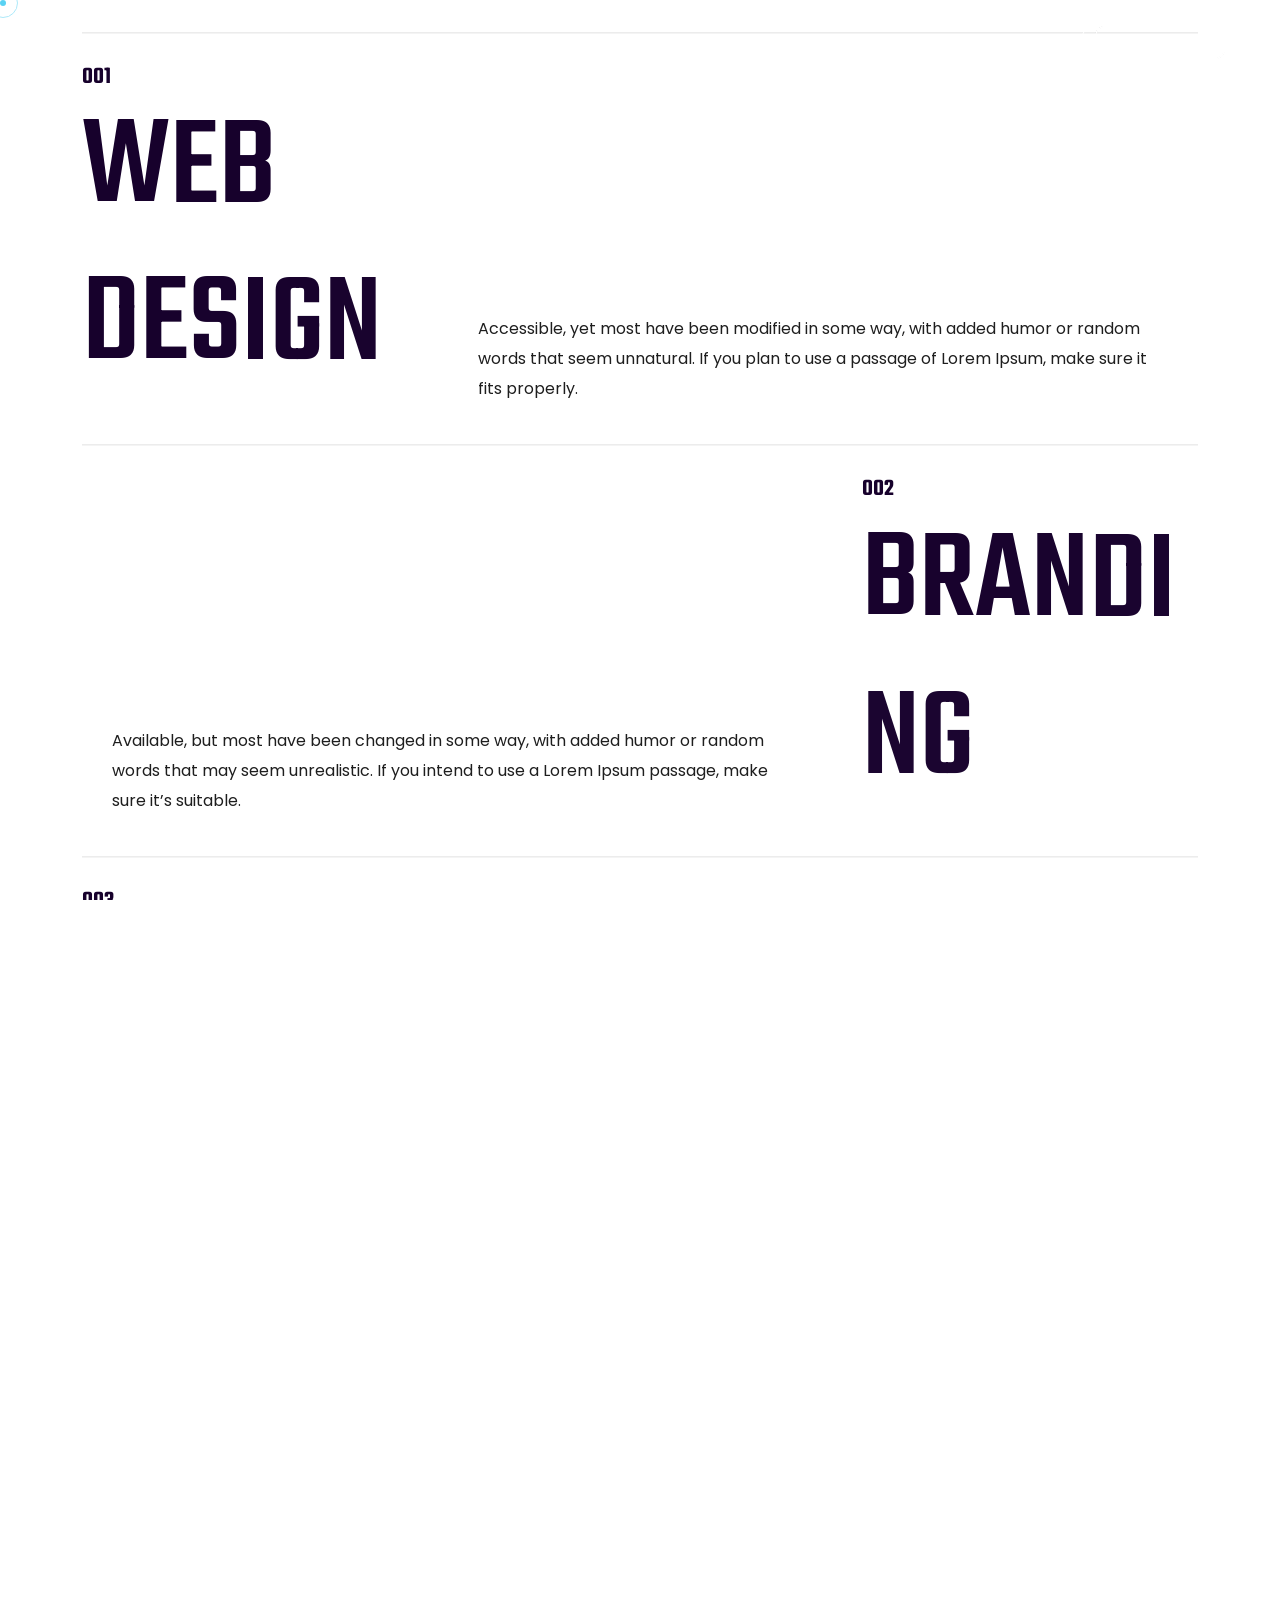
==== commit ed2e6b3b: "updated" ====
--- a/index.html
+++ b/index.html
@@ -9,7 +9,7 @@
         <meta name="author" content="Gramentheme">
         <meta name="description" content="Exolax - Creative Agency Html Template">
         <!-- ======== Page title ============ -->
-        <title>Exolax - Creative Agency Html Template</title>
+        <title>Devforge</title>
         <!--<< Favcion >>-->
         <link rel="shortcut icon" href="assets/img/favicon.svg">
         <!--<< Bootstrap min.css >>-->
@@ -42,22 +42,25 @@
                 </div>
                 <div class="txt-loading">
                     <span data-text-preloader="E" class="letters-loading">
+                        D
+                    </span>
+                    <span data-text-preloader="X" class="letters-loading">
                         E
                     </span>
-                    <span data-text-preloader="X" class="letters-loading">
-                        X
+                    <span data-text-preloader="O" class="letters-loading">
+                        V
                     </span>
-                    <span data-text-preloader="O" class="letters-loading">
+                    <span data-text-preloader="L" class="letters-loading">
+                        F
+                    </span>
+                    <span data-text-preloader="A" class="letters-loading">
                         O
                     </span>
-                    <span data-text-preloader="L" class="letters-loading">
-                        L
-                    </span>
-                    <span data-text-preloader="A" class="letters-loading">
-                        A
+                    <span data-text-preloader="X" class="letters-loading">
+                        R
                     </span>
                     <span data-text-preloader="X" class="letters-loading">
-                        X
+                        G
                     </span>
                 </div>
                 <p class="text-center">Loading</p>
@@ -154,7 +157,7 @@
                     <div class="header-main">
                         <div class="logo">
                             <a href="index.html" class="header-logo">
-                                <img src="assets/img/logo/white-logo.svg" alt="logo-img">
+                                <img class="icons" src="assets/img/logo/white-logo.png" alt="logo-img">
                             </a>
                         </div>
                         <div class="mean__menu-wrapper">
@@ -183,16 +186,7 @@
                                             </ul>
                                         </li>
                                       
-                                        <li>
-                                            <a href="news-details.html">
-                                                Blog
-                                            </a>
-                                            <ul class="submenu">
-                                                <li><a href="news-grid.html">Blog Grid</a></li>
-                                                <li><a href="news.html">Blog Standard</a></li>
-                                                <li><a href="news-details.html">Blog Details</a></li>
-                                            </ul>
-                                        </li>
+                                        
                                         <li>
                                             <a href="contact.html">
                                                 Contact
@@ -232,16 +226,16 @@
         <div id="smooth-wrapper">
             <div id="smooth-content">
                  <!-- Hero Section Start -->
-                <section class="hero-section hero-1 bg-cover" style="background-image: url('assets/img/hero/hero-1.jpg');">
+                <section class="hero-section hero-1 bg-cover" style="background-image: url('assets/img/hero/home-1.jpg');">
                     <div class="container-fluid">
                         <div class="row">
                             <div class="col-xl-7">
                                 <div class="hero-content">
                                     <p class="text-1 wow fadeInUp">Hi there! we are</p>
-                                    <p class="text-2 wow fadeInUp">exolax agency</p>
+                                    <p class="text-2 wow fadeInUp">Devforg agency</p>
                                     <h1 class="wow fadeInUp" data-wow-delay=".3s">
-                                        design <br>
-                                        for finance <br>
+                                     <p>development </p>
+<p> for business </p>
                                         <strong id="typing-text"></strong><span>.</span>
                                     </h1>
                                 </div>
@@ -322,7 +316,8 @@
                                 <div class="section-title">
                                     <h6>about us</h6>
                                     <h2 class="text-white tp-char-animation">
-                                        Creating digital solutions <br> for Brand Growth
+                                        <p>Crafting digital services </p>
+<p> for Brand Success</p>
                                     </h2>
                                 </div>
                                 <a href="about.html" class="theme-btn border-white wow fadeInUp" data-wow-delay=".5s">
@@ -344,8 +339,8 @@
                                                     <img src="assets/img/icon/02.svg" alt="img">
                                                 </div>
                                                 <div class="content">
-                                                    <h3>our mission</h3>
-                                                    <p>Our mission is to redefine boundaries, captivate audiences, & drive advancement through</p>
+                                                   <h3>our mission</h3>
+<p>Our goal is to push limits, engage audiences, & drive progress through</p>
                                                 </div>
                                             </li>
                                             <li class="about-list">
@@ -354,8 +349,7 @@
                                                 </div>
                                                 <div class="content">
                                                     <h3>our vission</h3>
-                                                    <p>Our mission is to redefine boundaries, captivate audiences, & drive advancement through</p>
-                                                </div>
+<p>Our mission is to transform boundaries, attract audiences, & drive growth through</p>                                                </div>
                                             </li>
                                             <li class="about-list">
                                                 <div class="icon">
@@ -363,8 +357,7 @@
                                                 </div>
                                                 <div class="content">
                                                     <h3>our awards</h3>
-                                                    <p>Our mission is to redefine boundaries, captivate audiences, & drive advancement through</p>
-                                                </div>
+<p>Our mission is to reshape boundaries, engage audiences, & drive progress through</p>                                                </div>
                                             </li>
                                         </ul>
                                     </div>
@@ -378,8 +371,7 @@
                                                         <img src="assets/img/about/01.jpg" alt="img">
                                                     </div>
                                                     <p class="wow fadeInUp" data-wow-delay=".3s">
-                                                        At the intersection of vision and execution, we bring creative ideas  team transforms concepts into compelling narratives,
-                                                    </p>
+<p>At the crossroads of vision and action, our team turns innovative ideas into engaging stories,</p>                                                    </p>
                                                 </div>
                                             </div>
                                             <div class="col-lg-6">
@@ -421,13 +413,11 @@
                                         <h3 class="wow tp_reveal_anim"><a href="service-details.html">web design</a></h3>
                                     </div>
                                     <p class="wow img-custom-anim-right" data-wow-duration="1.5s" data-wow-delay="0.4s">
-                                        Available, but the majority have suffered alteration in some form, by injected humour, or randomised words which don't look even slightly believable. If you are going to use a form passage of Lorem Ipsum, you need to be sure.
-                                    </p>
+<p>Accessible, yet most have been modified in some way, with added humor or random words that seem unnatural. If you plan to use a passage of Lorem Ipsum, make sure it fits properly.</p>                                    </p>
                                 </li>
                                 <li class="service-list">
                                     <p class="wow img-custom-anim-left" data-wow-duration="1.5s" data-wow-delay="0.3s">
-                                        Available, but the majority have suffered alteration in some form, by injected humour, or randomised words which don't look even slightly believable. If you are going to use a form passage of Lorem Ipsum, you need to be sure.
-                                    </p>
+<p>Available, but most have been changed in some way, with added humor or random words that may seem unrealistic. If you intend to use a Lorem Ipsum passage, make sure it’s suitable.</p>                                    </p>
                                     <div class="content">
                                         <h4 class="wow fadeInUp">002</h4>
                                         <h3 class="wow tp_reveal_anim" data-wow-duration="1.5s" data-wow-delay="0.4s"><a href="service-details.html">branding</a></h3>
@@ -439,8 +429,7 @@
                                         <h3 class="wow tp_reveal_anim"><a href="service-details.html">marketing</a></h3>
                                     </div>
                                     <p class="wow img-custom-anim-right" data-wow-duration="1.5s" data-wow-delay="0.4s">
-                                        Available, but the majority have suffered alteration in some form, by injected humour, or randomised words which don't look even slightly believable. If you are going to use a form passage of Lorem Ipsum, you need to be sure.
-                                    </p>
+<p>Available, though most have been modified in some way, with added humor or random words that don’t appear entirely believable. If you plan to use a Lorem Ipsum passage, be sure it fits properly.</p>                                    </p>
                                 </li>
                             </ul>
                         </div>
@@ -454,10 +443,10 @@
                             <div class="section-title-area mb-0 section-padding pt-0">
                                 <div class="section-title">
                                     <h6 class="wow fadeInUp">our success case study</h6>
-                                    <h2 class="text-white fix tp-char-animation">
-                                        design FOR Tomorrow's <br>
-                                        success case study
-                                    </h2>
+                                  <h2 class="text-white fix tp-char-animation">
+    Innovation FOR Tomorrow's 
+    success case study
+</h2>
                                 </div>
                                 <p class="max-310 text-white wow fadeInUp" data-wow-delay=".3s">
                                     Our mission is to redefine boundaries, captivate audiences, & drive advancement through
@@ -781,7 +770,7 @@
                     <div class="container">
                         <div class="section-title-area">
                             <div class="section-title">
-                                <h6 class="wow fadeInUp">our special news</h6>
+                                <h6 class="wow fadeInUp">our featured updates</h6>
                                 <h2 class="tp-char-animation">digital news & blog</h2>
                             </div>
                             <a href="news.html" class="theme-btn wow fadeInUp" data-wow-delay=".5s">
@@ -809,7 +798,7 @@
                                                 <span>05 September 2025</span>
                                             </li>
                                         </ul>
-                                        <h4><a href="news-details.html">How digital agencies drive business success and growth</a></h4>
+                                        <h4><a href="news-details.html"><p>How digital agencies accelerate business success and expansion</p></a></h4>
                                     </div>
                                 </div>
                             </div>
@@ -827,7 +816,7 @@
                                                 <span>05 September 2025</span>
                                             </li>
                                         </ul>
-                                        <h4><a href="news-details.html">Choosing the right digital agency for business growth</a></h4>
+                                        <h4><a href="news-details.html"><p>Picking the right digital partner to drive business growth</p></a></h4>
                                     </div>
                                 </div>
                             </div>
@@ -845,7 +834,7 @@
                                                 <span>05 September 2025</span>
                                             </li>
                                         </ul>
-                                        <h4><a href="news-details.html">How digital agencies drive business success and growth</a></h4>
+                                        <h4><a href="news-details.html"><p>How digital agencies accelerate business growth and success</p></a></h4>
                                     </div>
                                 </div>
                             </div>
@@ -857,7 +846,7 @@
                 <section class="cta-section fix section-padding section-bg margin-top-10 pt-0">
                     <div class="container">
                         <div class="cta-wrapper bg-cover" style="background-image: url('assets/img/cta/cta-bg.jpg');">
-                            <h2 class="wow fadeInUp" data-wow-delay=".3s">Have an idea in your mind?Let’s make something great together</h2>
+                            <h2 class="wow fadeInUp" data-wow-delay=".3s">Have an idea? Let’s build something incredible together</h2>
                             <a href="contact.html" class="theme-btn border-white wow fadeInUp" data-wow-delay=".5s">
                                 <span class="icon-1">
                                     <img src="assets/img/icon/10.svg" alt="img">
@@ -872,42 +861,88 @@
                 </section>
 
                 <!-- Footer Section Start -->
-                <footer class="footer-section">
-                    <div class="container custom-container">
-                        <div class="footer-wrapper">
-                            <div class="footer-wrapper-items">
-                                <div class="footer-social-contact wow fadeInUp" data-wow-delay=".3s">
-                                    <ul class="contact-list">
-                                        <li>
-                                            <a href="mailto:info@example.com">info@example.com</a>
-                                        </li>
-                                        <li>
-                                            <a href="tel:+19876543210">+1 987 654 3210</a>
-                                        </li>
-                                    </ul>
-                                    <div class="social-icon d-flex align-items-center">
-                                        <a href="#"><i class="fab fa-facebook-f"></i></a>
-                                        <a href="#"><i class="fab fa-twitter"></i></a>
-                                        <a href="#"><i class="fab fa-vimeo-v"></i></a>
-                                        <a href="#"><i class="fab fa-pinterest-p"></i></a>
-                                    </div>
-                                </div>
-                                <div class="footer-author wow fadeInUp" data-wow-delay=".5s">
-                                    <span>Designer by</span>
-                                    <h4><a href="index.html">gramentheme.com</a></h4>
-                                </div>
-                                <p class="wow fadeInUp" data-wow-delay=".7s">
-                                    ©2025 <br>
-                                    exolax design <br>
-                                    all rights reserved
-                                </p>
-                            </div>
-                            <a href="index.html" class="exolax-text">
-                                <img src="assets/img/exolax-black.svg" alt="img" class="wow img-custom-anim-bottom">
-                            </a>
-                        </div>
-                    </div>
-                </footer>
+                <footer class="footer-section bg-dark text-white pt-5 pb-3">
+    <div class="container custom-container">
+        <div class="row">
+
+            <!-- Logo + About -->
+            <div class="col-lg-3 col-md-6 mb-4">
+                <div class="footer-about">
+                   
+                    <p>
+                        We provide high-quality digital solutions to grow your business.
+                        Modern, scalable and performance-focused designs.
+                    </p>
+                </div>
+            </div>
+
+            <!-- Quick Links -->
+            <div class="col-lg-3 col-md-6 mb-4 ">
+                <h5 class="mb-3 text-white">Quick Links</h5>
+                <ul class="list-unstyled">
+                    <li><a href="#" class="text-white">Home</a></li>
+                    <li><a href="#" class="text-white">About</a></li>
+                    <li><a href="#" class="text-white">Services</a></li>
+                    <li><a href="#" class="text-white">Contact</a></li>
+                </ul>
+            </div>
+
+            <!-- Services -->
+            <div class="col-lg-3 col-md-6 mb-4">
+                <h5 class="mb-3 text-white">Services</h5>
+                <ul class="list-unstyled">
+                    <li><a href="#" class="text-white">Web Development</a></li>
+                    <li><a href="#" class="text-white">UI/UX Design</a></li>
+                    <li><a href="#" class="text-white">SEO Optimization</a></li>
+                    <li><a href="#" class="text-white">Marketing</a></li>
+                </ul>
+            </div>
+
+            <!-- Contact -->
+            <div class="col-lg-3 col-md-6 mb-4">
+                <h5 class="mb-3 text-white">Contact</h5>
+                <ul class="list-unstyled contact-list">
+                    <li>
+                        <a href="mailto:info@example.com" class="text-white">
+                            info@Devforg.com
+                        </a>
+                    </li>
+                    <li>
+                        <a href="tel:+19876543210" class="text-white">
+                            +1 987 654 3210
+                        </a>
+                    </li>
+                    <li class="text-white">
+                        1500 N Grant ST STE R DENVER, CO 80203
+                    </li>
+                </ul>
+
+                <!-- Social Icons -->
+                <div class="social-icon mt-3">
+                    <a href="#" class="text-white me-2"><i class="fab fa-facebook-f"></i></a>
+                    <a href="#" class="text-white me-2"><i class="fab fa-twitter"></i></a>
+                    <a href="#" class="text-white me-2"><i class="fab fa-linkedin-in"></i></a>
+                    <a href="#" class="text-white"><i class="fab fa-instagram"></i></a>
+                </div>
+            </div>
+
+        </div>
+
+        <!-- Bottom Bar -->
+        <!-- <div class="footer-bottom border-top pt-3 mt-4 text-center">
+            <p class="mb-0">
+                © 2025 Exolax Design. All Rights Reserved.
+            </p>
+        </div> -->
+
+         
+    </div>
+    <div class="whitee" >
+         <a href="index.html">
+                        <img src="assets/img/logo/white-logo.png" alt="logo" class="mb-3"  style="max-width:1300px;">
+                    </a>
+    </div>
+</footer>
             </div>
         </div>
 
--- a/assets/css/main.css
+++ b/assets/css/main.css
@@ -2279,14 +2279,11 @@
   color: var(--white);
   opacity: 0.5;
 }
-.footer-newsletter-items .newsletter-items .footer-input .newsletter-btn {
-  position: absolute;
-  bottom: 30px;
-  right: 0;
-}
+
 
 .footer-section {
   position: relative;
+  background-color: ;
 }
 .footer-section .footer-circle-shape {
   position: absolute;
@@ -2441,6 +2438,10 @@
     margin-top: 40px;
     justify-content: center;
   }
+}
+
+.white{
+  background-color: white;
 }
 .footer-widgets-wrapper .main-footer-wrapper.style3 .contact-media .social-media {
   display: flex;
@@ -3092,6 +3093,9 @@
 .sticky.header-1 .logo {
   filter: brightness(0);
 }
+.icons{
+  width: 200px;
+}
 .sticky.header-1 .header-main .main-menu ul li a {
   color: var(--header);
 }
@@ -3190,6 +3194,10 @@
 }
 .sticky.white-text-white .header-main .main-menu ul li .submenu li:hover > a::after {
   color: var(--theme);
+}
+
+.wolf{
+   filter: brightness(0) invert(1);
 }
 
 .offcanvas__info {
@@ -3918,12 +3926,12 @@
   font-size: 20px;
 }
 .hero-1 .hero-content h1 {
-  margin-top: 20px;
+  
   color: var(--white);
 }
 @media (max-width: 1399px) {
   .hero-1 .hero-content h1 {
-    font-size: 170px;
+    font-size: 120px;
   }
 }
 @media (max-width: 1199px) {
@@ -5926,6 +5934,7 @@
   transition: 0.7s 0.3s allcubic-bezier(0.1, 0.1, 0.1, 1);
 }
 
+
 .search-wrap {
   width: 100%;
   height: 100%;
